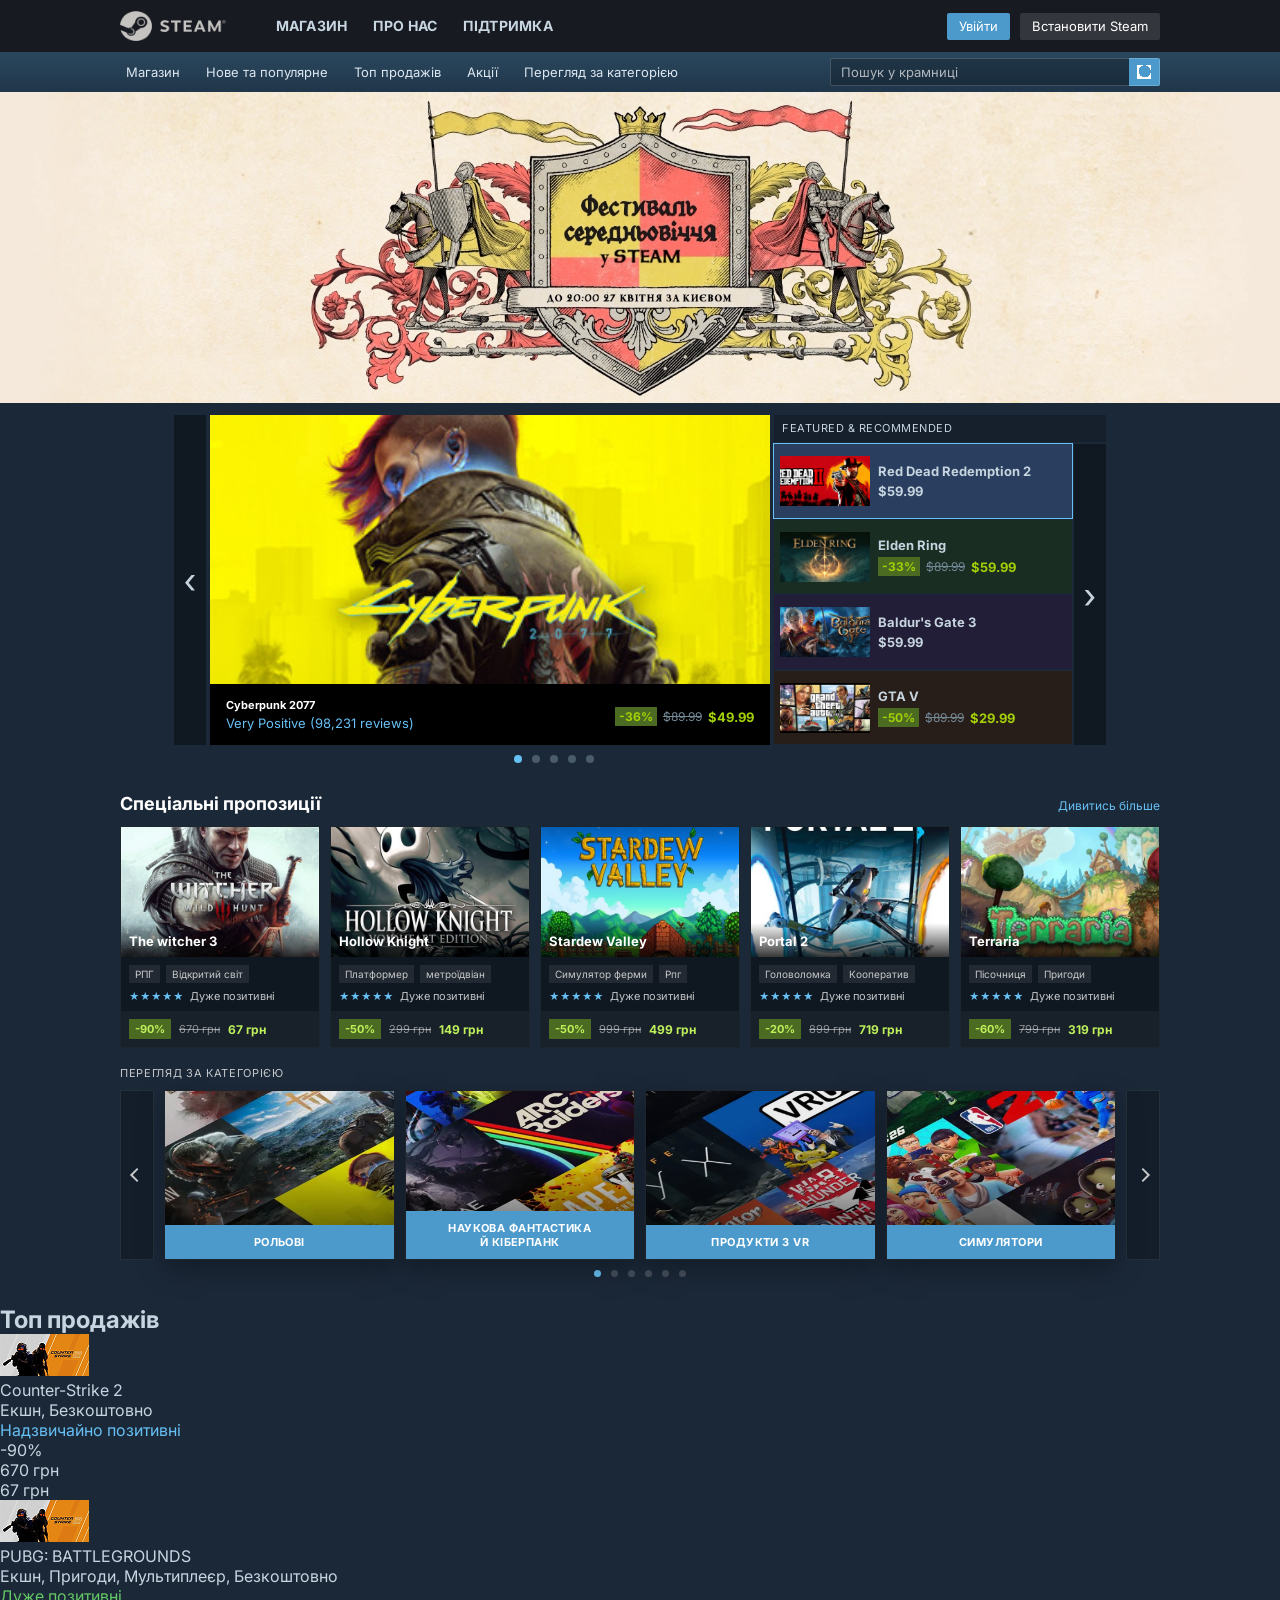
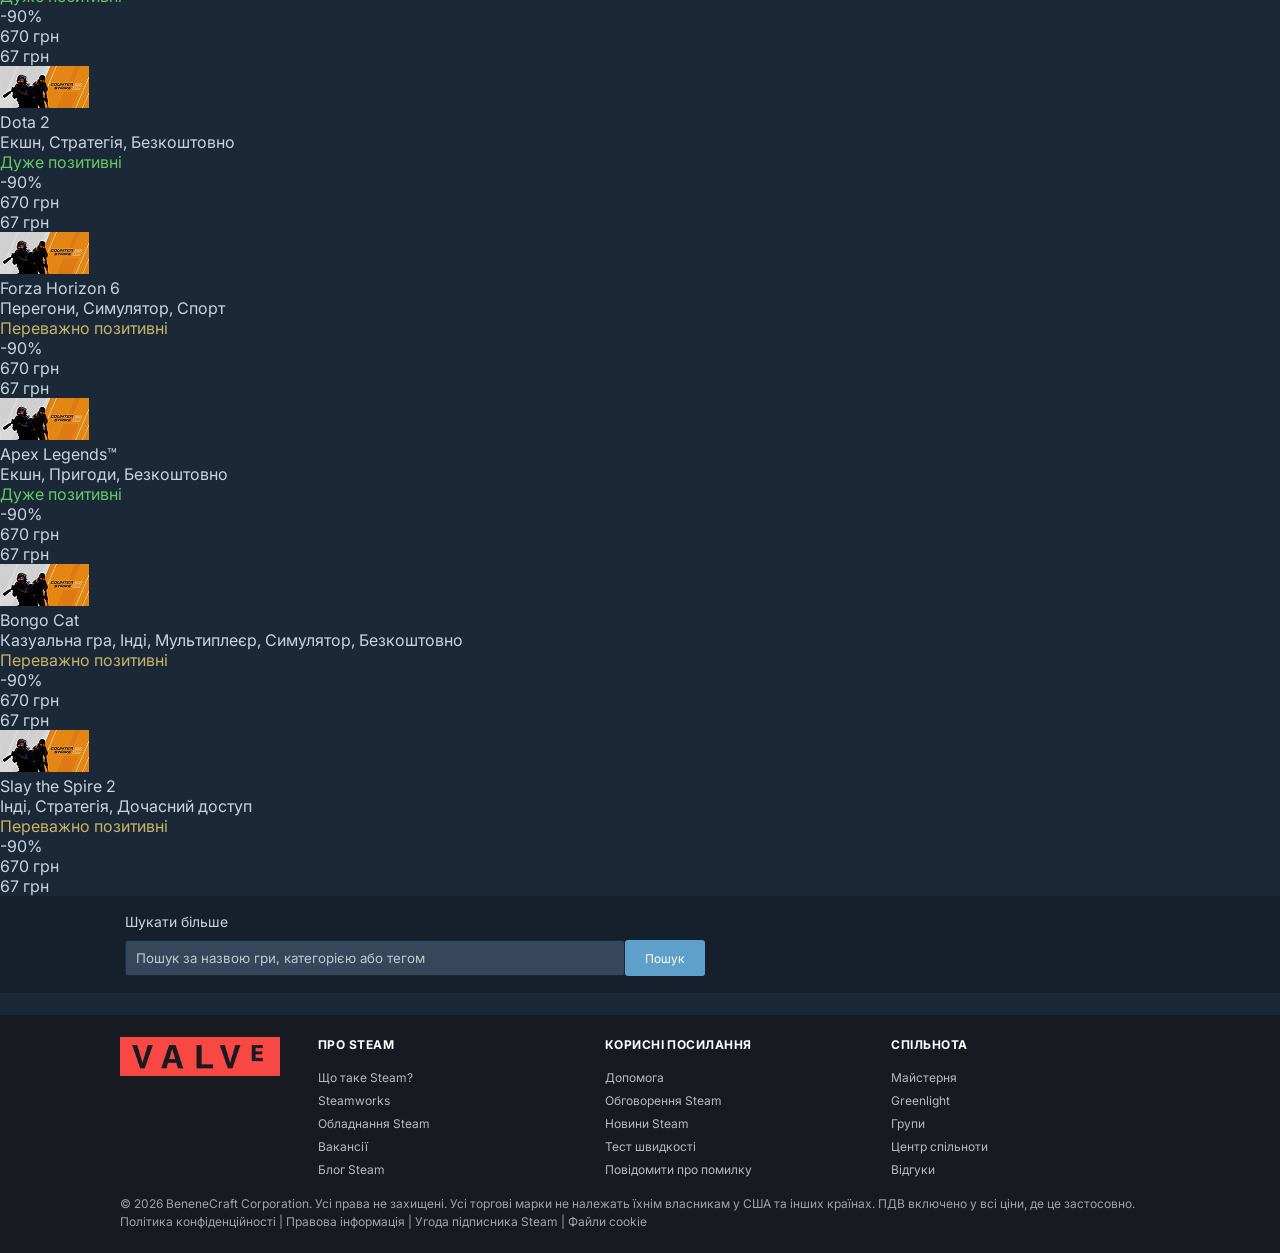
==== index.html @ 44d5b649 "downgrading" ====
<!DOCTYPE html>
<html lang="uk">

<head>
  <meta charset="UTF-8">
  <meta name="viewport" content="width=device-width, initial-scale=1.0">
  <link rel="stylesheet" href="css/style.css">
  <title>Steam - Головна</title>
</head>

<body>

  <header class="steam-header">
    <div class="steam-topbar">
      <div class="container steam-topbar__inner">
        <a class="steam-logo" href="index.html">
          <img src="img/logo_steam 1.png" alt="Steam" class="steam-logo__img">
        </a>

        <nav class="steam-mainnav" aria-label="Primary">
          <a class="steam-mainnav__link" href="#">МАГАЗИН</a>
          <a class="steam-mainnav__link" href="about.html">ПРО НАС</a>
          <a class="steam-mainnav__link" href="#">ПІДТРИМКА</a>
        </nav>

        <div class="steam-actions">
          <div class="steam-login">
            <input class="steam-login__toggle" type="checkbox" id="steam-login-toggle" aria-hidden="true">
            <label class="btn btn--primary" for="steam-login-toggle">Увійти</label>
            <div class="steam-login__panel" role="dialog" aria-label="Login">
              <div class="steam-login__title">ВІТАЄМО В STEAM!</div>

              <form class="steam-login__form" action="#" method="post">
                <label class="steam-login__field">
                  <span class="steam-login__label">Ел. Пошта</span>
                  <input class="steam-login__input" type="email" name="email" autocomplete="email">
                </label>

                <label class="steam-login__field">
                  <span class="steam-login__label">Пароль</span>
                  <input class="steam-login__input" type="password" name="password" autocomplete="current-password">
                </label>

                <label class="steam-login__field">
                  <span class="steam-login__label">Повт. Пароль</span>
                  <input class="steam-login__input" type="password" name="password_repeat" autocomplete="current-password">
                </label>

                <div class="steam-login__actions">
                  <button class="steam-login__btn steam-login__btn--submit" type="submit">УВІЙТИ</button>
                  <label class="steam-login__btn steam-login__btn--cancel" for="steam-login-toggle">ВІДМІНА</label>
                </div>

                <a class="steam-login__forgot" href="#">ЗАБУВ ПАРОЛЬ</a>

                <div class="steam-login__social" aria-label="Social login">
                  <a class="steam-login__soc" href="#" aria-label="Apple"></a>
                  <a class="steam-login__soc" href="#" aria-label="Windows">⊞</a>
                  <a class="steam-login__soc" href="#" aria-label="Facebook">f</a>
                  <a class="steam-login__soc" href="#" aria-label="Google">G</a>
                </div>
              </form>
            </div>
          </div>
          <button class="btn btn--ghost" type="button">Встановити Steam</button>
        </div>
      </div>
    </div>

    <div class="steam-subbar">
      <div class="container steam-subbar__inner">
        <nav class="steam-subnav" aria-label="Store">
          <a class="steam-subnav__link" href="#">Магазин</a>
          <a class="steam-subnav__link" href="#">Нове та популярне</a>
          <a class="steam-subnav__link" href="#">Топ продажів</a>
          <a class="steam-subnav__link" href="#">Акції</a>
          <a class="steam-subnav__link" href="#">Перегляд за категорією</a>
        </nav>

        <form class="steam-search" action="#" method="get" role="search">
          <input class="steam-search__input" type="search" name="q" placeholder="Пошук у крамниці" aria-label="Search">
          <button class="steam-search__btn" type="submit" aria-label="Search"></button>
          <div class="steam-search__popup" role="listbox" aria-label="Popular search queries">
            <div class="steam-search__popup-title">Популярні пошукові запити</div>

            <a class="steam-search-item" href="#" role="option">
              <div class="steam-search-item__thumb" aria-hidden="true">
                <img class="steam-search-item__img" src="img/capsule_616x353 2.png" alt="">
              </div>
              <div class="steam-search-item__name">GTA V</div>
              <div class="steam-search-item__meta">
                <span class="steam-search-item__discount">-90%</span>
                <span class="steam-search-item__old">670 грн</span>
                <span class="steam-search-item__price">67 грн</span>
              </div>
            </a>

            <a class="steam-search-item" href="#" role="option">
              <div class="steam-search-item__thumb" aria-hidden="true">
                <img class="steam-search-item__img" src="img/image 4.png" alt="">
              </div>
              <div class="steam-search-item__name">Geometry Dash</div>
              <div class="steam-search-item__meta">
                <span class="steam-search-item__discount">-90%</span>
                <span class="steam-search-item__old">670 грн</span>
                <span class="steam-search-item__price">67 грн</span>
              </div>
            </a>

            <a class="steam-search-item" href="#" role="option">
              <div class="steam-search-item__thumb" aria-hidden="true">
                <img class="steam-search-item__img" src="img/image 5.png" alt="">
              </div>
              <div class="steam-search-item__name">Minecraft Bugrock</div>
              <div class="steam-search-item__meta">
                <span class="steam-search-item__discount">-90%</span>
                <span class="steam-search-item__old">670 грн</span>
                <span class="steam-search-item__price">67 грн</span>
              </div>
            </a>

            <a class="steam-search-item" href="#" role="option">
              <div class="steam-search-item__thumb" aria-hidden="true">
                <img class="steam-search-item__img" src="img/cs2 2.png" alt="">
              </div>
              <div class="steam-search-item__name">Counter-Strike 2</div>
              <div class="steam-search-item__meta">
                <span class="steam-search-item__discount">-90%</span>
                <span class="steam-search-item__old">670 грн</span>
                <span class="steam-search-item__price">67 грн</span>
              </div>
            </a>
          </div>
        </form>
      </div>
    </div>
  </header>
  <div class="banner">
    <img src="img/banner_Steam.png" alt="Banner">
  </div>

  <div class="slider">
    <div class="main-row">

      <button class="nav-btn nav-prev" aria-label="Previous">&#8249;</button>

      <div class="hero">
        <img src="img/cyber.jpg" alt="Cyberpunk 2077" id="hero-img">
        <div class="hero-info">
          <div class="hero-left">
            <div class="hero-title" id="hero-title">Cyberpunk 2077</div>
            <div class="hero-rating" id="hero-rating">Very Positive &nbsp;(98,231 reviews)</div>
          </div>
          <div class="price-wrap">
            <span class="discount" id="hero-discount">-36%</span>
            <span class="price-old" id="hero-price-old">$89.99</span>
            <span class="price" id="hero-price">$49.99</span>
          </div>
        </div>
      </div>

      <div class="sidebar">
        <div class="sidebar-title">FEATURED &amp; RECOMMENDED</div>
        <div class="games">
          <div class="game-row" data-index="1">
            <img src="img/rdr2.jpg" alt="RDR2">
            <div class="game-info">
              <div class="game-name">Red Dead Redemption 2</div>
              <div class="price-wrap"><span class="price no-disc">$59.99</span></div>
            </div>
          </div>
          <div class="game-row" data-index="2">
            <img src="img/elden.jpg" alt="Elden Ring">
            <div class="game-info">
              <div class="game-name">Elden Ring</div>
              <div class="price-wrap">
                <span class="discount">-33%</span>
                <span class="price-old">$89.99</span>
                <span class="price">$59.99</span>
              </div>
            </div>
          </div>
          <div class="game-row" data-index="3">
            <img src="img/baldur.jpg" alt="Baldur's Gate 3">
            <div class="game-info">
              <div class="game-name">Baldur's Gate 3</div>
              <div class="price-wrap"><span class="price no-disc">$59.99</span></div>
            </div>
          </div>
          <div class="game-row" data-index="4">
            <img src="img/gtav.jpg" alt="GTA V">
            <div class="game-info">
              <div class="game-name">GTA V</div>
              <div class="price-wrap">
                <span class="discount">-50%</span>
                <span class="price-old">$89.99</span>
                <span class="price">$29.99</span>
              </div>
            </div>
          </div>
        </div>

      <button class="nav-btn nav-next" aria-label="Next">&#8250;</button>

  </div>


    </div>

    <!-- <div class="dots">
      <div class="dot active"></div>
      <div class="dot"></div>
      <div class="dot"></div>
      <div class="dot"></div>
      <div class="dot"></div>
    </div> -->
      <div class="dots">
    <div class="dot active" data-index="0"></div>
    <div class="dot" data-index="1"></div>
    <div class="dot" data-index="2"></div>
    <div class="dot" data-index="3"></div>
    <div class="dot" data-index="4"></div>
      </div>
  </div>

  <section class="store-specials">
    <div class="container store-specials__inner">
      <div class="store-specials__top">
        <h2 class="store-specials__title">Спеціальні пропозиції</h2>
        <a class="store-specials__more" href="#">Дивитись більше</a>
      </div>

      <div class="store-specials__grid">
        <a class="special-card" href="#">
          <div class="special-card__img">
            <img src="img/witcher.jpg" alt="The_witcher">
            <div class="special-card__overlay">
              <div class="special-card__name">The witcher 3</div>
            </div>
          </div>
          <div class="special-card__tags">
            <span class="special-card__tag">РПГ</span>
            <span class="special-card__tag">Відкритий світ</span>
          </div>
          <div class="special-card__rating">
            <span class="special-card__stars" aria-hidden="true">★★★★★</span>
            <span class="special-card__rating-text">Дуже позитивні</span>
          </div>
          <div class="special-card__bottom">
            <span class="special-card__discount">-90%</span>
            <span class="special-card__old">670 грн</span>
            <span class="special-card__price">67 грн</span>
          </div>
        </a>

        <a class="special-card" href="#">
          <div class="special-card__img">
            <img src="img/hollow_knight.jpg" alt="Hollow Knight">
            <div class="special-card__overlay">
              <div class="special-card__name">Hollow Knight</div>
            </div>
          </div>
          <div class="special-card__tags">
            <span class="special-card__tag">Платформер</span>
            <span class="special-card__tag">метроїдвіан</span>
          </div>
          <div class="special-card__rating">
            <span class="special-card__stars" aria-hidden="true">★★★★★</span>
            <span class="special-card__rating-text">Дуже позитивні</span>
          </div>
          <div class="special-card__bottom">
            <span class="special-card__discount">-50%</span>
            <span class="special-card__old">299 грн</span>
            <span class="special-card__price">149 грн</span>
          </div>
        </a>

        <a class="special-card" href="#">
          <div class="special-card__img">
            <img src="img/stardew_valley.jpg" alt="Stardew Valley">
            <div class="special-card__overlay">
              <div class="special-card__name">Stardew Valley</div>
            </div>
          </div>
          <div class="special-card__tags">
            <span class="special-card__tag">Симулятор ферми</span>
            <span class="special-card__tag">Рпг</span>
          </div>
          <div class="special-card__rating">
            <span class="special-card__stars" aria-hidden="true">★★★★★</span>
            <span class="special-card__rating-text">Дуже позитивні</span>
          </div>
          <div class="special-card__bottom">
            <span class="special-card__discount">-50%</span>
            <span class="special-card__old">999 грн</span>
            <span class="special-card__price">499 грн</span>
          </div>
        </a>

        <a class="special-card" href="#">
          <div class="special-card__img">
            <img src="img/portal2.jpg" alt="Portal 2">
            <div class="special-card__overlay">
              <div class="special-card__name">Portal 2</div>
            </div>
          </div>
          <div class="special-card__tags">
            <span class="special-card__tag">Головоломка</span>
            <span class="special-card__tag">Кооператив</span>
          </div>
          <div class="special-card__rating">
            <span class="special-card__stars" aria-hidden="true">★★★★★</span>
            <span class="special-card__rating-text">Дуже позитивні</span>
          </div>
          <div class="special-card__bottom">
            <span class="special-card__discount">-20%</span>
            <span class="special-card__old">899 грн</span>
            <span class="special-card__price">719 грн</span>
          </div>
        </a>

        <a class="special-card" href="#">
          <div class="special-card__img">
            <img src="img/terrria.jpg" alt="Terraria">
            <div class="special-card__overlay">
              <div class="special-card__name">Terraria</div>
            </div>
          </div>
          <div class="special-card__tags">
            <span class="special-card__tag">Пісочниця</span>
            <span class="special-card__tag">Пригоди</span>
          </div>
          <div class="special-card__rating">
            <span class="special-card__stars" aria-hidden="true">★★★★★</span>
            <span class="special-card__rating-text">Дуже позитивні</span>
          </div>
          <div class="special-card__bottom">
            <span class="special-card__discount">-60%</span>
            <span class="special-card__old">799 грн</span>
            <span class="special-card__price">319 грн</span>
          </div>
        </a>
      </div>

      <div class="store-cats">
        <div class="store-cats__title">ПЕРЕГЛЯД ЗА КАТЕГОРІЄЮ</div>
        <div class="store-cats__wrap">
          <button class="store-cats__nav store-cats__nav--prev" type="button" aria-label="Previous"></button>
          <div class="store-cats__list" role="list">
            <a class="cat-tile cat-tile--rpg" href="#" role="listitem">
              <span class="cat-tile__label">РОЛЬОВІ</span>
            </a>
            <a class="cat-tile cat-tile--scifi" href="#" role="listitem">
              <span class="cat-tile__label">НАУКОВА ФАНТАСТИКА<br>Й КІБЕРПАНК</span>
            </a>
            <a class="cat-tile cat-tile--vr" href="#" role="listitem">
              <span class="cat-tile__label">ПРОДУКТИ З VR</span>
            </a>
            <a class="cat-tile cat-tile--sim" href="#" role="listitem">
              <span class="cat-tile__label">СИМУЛЯТОРИ</span>
            </a>
          </div>
          <button class="store-cats__nav store-cats__nav--next" type="button" aria-label="Next"></button>
        </div>

        <div class="store-cats__dots" aria-label="Category pages">
          <span class="store-cats__dot active"></span>
          <span class="store-cats__dot"></span>
          <span class="store-cats__dot"></span>
          <span class="store-cats__dot"></span>
          <span class="store-cats__dot"></span>
          <span class="store-cats__dot"></span>
        </div>
      </div>

    </div>
  </section>
  <section class="best-sell">
    <h2>Топ продажів</h2>
    <div class="games_rows">
      <div class="games_row">
        <img src="img/cs2 2.png" alt="game img" class="games_row-img">
        <div class="games_texts">
          <p class="games_row-title">Counter-Strike 2</p>
          <p class="games_types">Екшн, Шутер від першої особи, Мультиплеєр</p>
          <p class="games_reviews r-blue">Надзвичайно позитивні</p>
        </div>
        <div class="games_price">
          <div class="games_discount">
            <p>-90%</p>
          </div>
          <p class="games_old-price">670 грн</p>
          <p class="games_new-price">67 грн</p>
        </div>
      </div>
      <div class="games_row">
        <img src="img/cs2 2.png" alt="game img" class="games_row-img">
        <div class="games_texts">
          <p class="games_row-title">Counter-Strike 2</p>
          <p class="games_types">Екшн, Шутер від першої особи, Мультиплеєр</p>
          <p class="games_reviews r-blue">Надзвичайно позитивні</p>
        </div>
        <div class="games_price">
          <div class="games_discount">
            <p>-90%</p>
          </div>
          <p class="games_old-price">670 грн</p>
          <p class="games_new-price">67 грн</p>
        </div>
      </div>
      <div class="games_row">
        <img src="img/cs2 2.png" alt="game img" class="games_row-img">
        <div class="games_texts">
          <p class="games_row-title">Counter-Strike 2</p>
          <p class="games_types">Екшн, Шутер від першої особи, Мультиплеєр</p>
          <p class="games_reviews r-blue">Надзвичайно позитивні</p>
        </div>
        <div class="games_price">
          <div class="games_discount">
            <p>-90%</p>
          </div>
          <p class="games_old-price">670 грн</p>
          <p class="games_new-price">67 грн</p>
        </div>
      </div>
      <div class="games_row">
        <img src="img/cs2 2.png" alt="game img" class="games_row-img">
        <div class="games_texts">
          <p class="games_row-title">Counter-Strike 2</p>
          <p class="games_types">Екшн, Шутер від першої особи, Мультиплеєр</p>
          <p class="games_reviews r-blue">Надзвичайно позитивні</p>
        </div>
        <div class="games_price">
          <div class="games_discount">
            <p>-90%</p>
          </div>
          <p class="games_old-price">670 грн</p>
          <p class="games_new-price">67 грн</p>
        </div>
      </div>
      <div class="games_row">
        <img src="img/cs2 2.png" alt="game img" class="games_row-img">
        <div class="games_texts">
          <p class="games_row-title">Counter-Strike 2</p>
          <p class="games_types">Екшн, Шутер від першої особи, Мультиплеєр</p>
          <p class="games_reviews r-blue">Надзвичайно позитивні</p>
        </div>
        <div class="games_price">
          <div class="games_discount">
            <p>-90%</p>
          </div>
          <p class="games_old-price">670 грн</p>
          <p class="games_new-price">67 грн</p>
        </div>
      </div>
      <div class="games_row">
        <img src="img/cs2 2.png" alt="game img" class="games_row-img">
        <div class="games_texts">
          <p class="games_row-title">Counter-Strike 2</p>
          <p class="games_types">Екшн, Шутер від першої особи, Мультиплеєр</p>
          <p class="games_reviews r-blue">Надзвичайно позитивні</p>
        </div>
        <div class="games_price">
          <div class="games_discount">
            <p>-90%</p>
          </div>
          <p class="games_old-price">670 грн</p>
          <p class="games_new-price">67 грн</p>
        </div>
      </div>
      <div class="games_row">
        <img src="img/cs2 2.png" alt="game img" class="games_row-img">
        <div class="games_texts">
          <p class="games_row-title">Counter-Strike 2</p>
          <p class="games_types">Екшн, Шутер від першої особи, Мультиплеєр</p>
          <p class="games_reviews r-blue">Надзвичайно позитивні</p>
        </div>
        <div class="games_price">
          <div class="games_discount">
            <p>-90%</p>
          </div>
          <p class="games_old-price">670 грн</p>
          <p class="games_new-price">67 грн</p>
        </div>
      </div>
    </div>
  </section>

  <div class="search-more">
    <div class="search-more-block">
      <div class="block-with-search-and-button-and-title">
        <p class="search-title">Шукати більше</p>
        <div class="block-with-search-and-button">
          <input type="text" class="search-space" placeholder="Пошук за назвою гри, категорією або тегом">
          <div class="search-for-more-button">
            <p class="button-title">Пошук</p>
          </div>
        </div>
      </div>
    </div>
  </div>

  <footer class="steam-footer">
    <div class="block-with-logo-and-three-cards">
      <div class="logo">
        <img src="img/steambiglogo.png" alt="">
      </div>
      <div class="card-with-info">
        <h4 class="h4-footer-title">ПРО STEAM</h4>
        <a href="" class="links">Що таке Steam?</a>
        <a href="" class="links">Steamworks</a>
        <a href="" class="links">Обладнання Steam</a>
        <a href="" class="links">Вакансії</a>
        <a href="" class="links">Блог Steam</a>
      </div>
      <div class="card-with-info">
        <h4 class="h4-footer-title">КОРИСНІ ПОСИЛАННЯ</h4>
        <a href="" class="links">Допомога</a>
        <a href="" class="links">Обговорення Steam</a>
        <a href="" class="links">Новини Steam</a>
        <a href="" class="links">Тест швидкості</a>
        <a href="" class="links">Повідомити про помилку</a>
      </div>
      <div class="card-with-info">
        <h4 class="h4-footer-title">СПІЛЬНОТА</h4>
        <a href="" class="links">Майстерня</a>
        <a href="" class="links">Greenlight</a>
        <a href="" class="links">Групи</a>
        <a href="" class="links">Центр спільноти</a>
        <a href="" class="links">Відгуки</a>
      </div>
    </div>
    </div>
  </div>
  <p class="bottom-text-footer">© 2026 BeneneCraft Corporation. Усі права не захищені. Усі торгові марки не належать їхнім власникам у США та інших країнах.
ПДВ включено у всі ціни, де це застосовно.  Політика конфіденційності  |  Правова інформація  |  Угода підписника Steam  |  Файли cookie</p>
</footer>

<script src="js/script.js"></script>
 <!-- ffff -->
  </footer>
</body>
</html>
---- css/style.css ----
@import url('https://fonts.googleapis.com/css2?family=Inter:ital,opsz,wght@0,14..32,100..900;1,14..32,100..900&display=swap');

*{
    box-sizing: border-box;
}

html, body{
    height: 100%;
}

body{
    margin: 0;
    font-family: Arial, Helvetica, sans-serif;
    background: #1B2838;
    color: #C7D5E0;
}

.container{
    width: min(1040px, calc(100% - 32px));
    margin: 0 auto;
}

.steam-header{
    width: 100%;
}

.steam-topbar{
    background: #171A21;
    height: 52px;
    display: flex;
    align-items: center;
}

.steam-topbar__inner{
    display: flex;
    align-items: center;
    gap: 24px;
}

.steam-logo{
    display: inline-flex;
    align-items: center;
    text-decoration: none;
}

.steam-logo__img{
    height: 30px;
    width: auto;
    display: block;
}

.steam-mainnav{
    display: flex;
    align-items: center;
    gap: 18px;
}

.steam-mainnav__link{
    color: #C7D5E0;
    text-decoration: none;
    font-weight: 700;
    letter-spacing: .02em;
    font-size: 14px;
    line-height: 1;
    text-transform: uppercase;
    padding: 6px 4px;
}

.steam-mainnav__link:hover{
    color: #FFFFFF;
}

.steam-actions{
    margin-left: auto;
    display: flex;
    align-items: center;
    gap: 10px;
}

 .steam-login{
     position: relative;
     display: inline-flex;
     align-items: center;
 }

 .steam-login__toggle{
     position: absolute;
     opacity: 0;
     pointer-events: none;
 }

 .steam-login__panel{
     position: absolute;
     top: calc(100% + 10px);
     right: 0;
     width: 340px;
     background: #1B2838;
     border: 1px solid rgba(255,255,255,.10);
     box-shadow: 0 18px 46px rgba(0,0,0,.45);
     padding: 18px 18px 16px;
     display: none;
     z-index: 60;
 }

 .steam-login__toggle:checked ~ .steam-login__panel{
     display: block;
 }

 .steam-login__title{
     text-align: center;
     font-weight: 700;
     letter-spacing: .04em;
     color: #C7D5E0;
     margin-bottom: 14px;
 }

 .steam-login__form{
     display: flex;
     flex-direction: column;
     gap: 10px;
 }

 .steam-login__field{
     display: grid;
     grid-template-columns: 92px 1fr;
     align-items: center;
     gap: 10px;
 }

 .steam-login__label{
     color: rgba(199,213,224,.9);
     font-size: 14px;
 }

 .steam-login__input{
     height: 34px;
     border-radius: 3px;
     border: 1px solid rgba(0,0,0,.35);
     background: #D7DEE6;
     color: #0F1720;
     padding: 0 10px;
     outline: none;
 }

 .steam-login__actions{
     display: grid;
     grid-template-columns: 1fr 1fr;
     gap: 14px;
     margin-top: 6px;
 }

 .steam-login__btn{
     height: 32px;
     border-radius: 2px;
     border: 0;
     cursor: pointer;
     display: inline-flex;
     align-items: center;
     justify-content: center;
     font-weight: 700;
     font-size: 12px;
     letter-spacing: .03em;
     user-select: none;
 }

 .steam-login__btn--submit{
     background: #2A475E;
     color: #FFFFFF;
 }

 .steam-login__btn--cancel{
     background: #2A475E;
     color: #FFFFFF;
 }

 .steam-login__btn--submit:hover,
 .steam-login__btn--cancel:hover{
     background: #355A76;
 }

 .steam-login__forgot{
     display: block;
     margin-top: 2px;
     text-decoration: none;
     text-align: center;
     background: #2A475E;
     color: #C7D5E0;
     padding: 9px 10px;
     border-radius: 2px;
     font-weight: 700;
     font-size: 12px;
 }

 .steam-login__forgot:hover{
     background: #355A76;
     color: #FFFFFF;
 }

 .steam-login__social{
     display: flex;
     justify-content: center;
     gap: 10px;
     margin-top: 12px;
 }

 .steam-login__soc{
     width: 34px;
     height: 34px;
     border-radius: 50%;
     background: #D7DEE6;
     color: #0F1720;
     text-decoration: none;
     display: inline-flex;
     align-items: center;
     justify-content: center;
     font-weight: 700;
 }

 .steam-login__soc:hover{
     background: #FFFFFF;
 }

.btn{
    border: 0;
    cursor: pointer;
    border-radius: 2px;
    padding: 7px 12px;
    font-size: 13px;
    line-height: 1;
    text-decoration: none;
    display: inline-flex;
    align-items: center;
    justify-content: center;
    user-select: none;
    white-space: nowrap;
}

.btn--primary{
    background: #4C9ACC;
    color: #FFFFFF;
}

.btn--primary:hover{
    background: #67B0DD;
}

.btn--ghost{
    background: rgba(255,255,255,.12);
    color: #FFFFFF;
}

.btn--ghost:hover{
    background: rgba(255,255,255,.18);
}

.steam-subbar{
    background: linear-gradient(180deg, #2A475E 0%, #20364A 100%);
    height: 40px;
    display: flex;
    align-items: center;
}

.steam-subbar__inner{
    display: flex;
    align-items: center;
    gap: 16px;
}

.steam-subnav{
    display: flex;
    align-items: center;
    gap: 14px;
    min-width: 0;
    overflow: hidden;
}

.steam-subnav__link{
    color: #DCE7F1;
    text-decoration: none;
    font-size: 13px;
    padding: 5px 6px;
    border-radius: 2px;
    white-space: nowrap;
}

.steam-subnav__link:hover{
    background: rgba(255,255,255,.08);
}

.steam-search{
    margin-left: auto;
    display: flex;
    align-items: stretch;
    height: 28px;
    width: min(330px, 45vw);
    position: relative;
}

.steam-search__input{
    width: 100%;
    padding: 0 10px;
    border: 1px solid rgba(255,255,255,.18);
    border-right: 0;
    background: rgba(0,0,0,.22);
    color: #FFFFFF;
    outline: none;
    border-top-left-radius: 2px;
    border-bottom-left-radius: 2px;
    font-size: 13px;
}

.steam-search__input::placeholder{
    color: rgba(255,255,255,.65);
}

.steam-search__btn{
    width: 34px;
    border: 1px solid rgba(255,255,255,.18);
    border-left: 0;
    background: #4C9ACC;
    cursor: pointer;
    border-top-right-radius: 2px;
    border-bottom-right-radius: 2px;
}

.steam-search__btn:hover{
    background: #67B0DD;
}

.steam-search__btn::before{
    content: "";
    display: block;
    width: 14px;
    height: 14px;
    margin: 0 auto;
    background: currentColor;
    -webkit-mask: radial-gradient(circle at 55% 45%, transparent 6px, #000 6px) 0 0/100% 100% no-repeat;
    mask: radial-gradient(circle at 55% 45%, transparent 6px, #000 6px) 0 0/100% 100% no-repeat;
    color: #FFFFFF;
}

.steam-search__popup{
    position: absolute;
    top: calc(100% + 8px);
    left: 0;
    right: 0;
    background: #C7D5E0;
    color: #0F1720;
    border: 1px solid rgba(0,0,0,.18);
    box-shadow: 0 10px 28px rgba(0,0,0,.35);
    padding: 10px;
    display: none;
    z-index: 50;
}

.steam-search:focus-within .steam-search__popup{
    display: block;
}

.steam-search__popup-title{
    font-size: 14px;
    color: rgba(0,0,0,.75);
    padding: 2px 4px 10px;
}

.steam-search-item{
    display: grid;
    grid-template-columns: 92px minmax(0, 1fr) auto;
    grid-template-rows: auto auto;
    gap: 12px;
    align-items: start;
    padding: 10px;
    margin: 8px 0;
    background: #2A475E;
    text-decoration: none;
    color: #FFFFFF;
}

.steam-search-item:hover{
    background: #355A76;
}

.steam-search-item__thumb{
    height: 44px;
    width: 92px;
    background: linear-gradient(90deg, rgba(255,255,255,.18) 0%, rgba(255,255,255,.08) 40%, rgba(255,255,255,.12) 100%);
    overflow: hidden;
    grid-row: 1 / span 2;
}

.steam-search-item__img{
    width: 100%;
    height: 100%;
    object-fit: cover;
    display: block;
}

.steam-search-item__name{
    font-weight: 700;
    font-size: 14px;
    min-width: 0;
    overflow: hidden;
    text-overflow: ellipsis;
    white-space: nowrap;
    grid-column: 2 / 4;
    grid-row: 1;
}

.steam-search-item__meta{
    display: inline-flex;
    align-items: center;
    gap: 10px;
    font-size: 13px;
    grid-column: 2 / 4;
    grid-row: 2;
    align-self: end;
}

.steam-search-item__discount{
    background: #4C6B22;
    color: #BEF05B;
    padding: 3px 7px;
    font-weight: 700;
}

.steam-search-item__old{
    color: rgba(255,255,255,.6);
    text-decoration: line-through;
}

.steam-search-item__price{
    font-weight: 700;
}




*{
    box-sizing:border-box;
    margin:0;
    padding:0;
    font-family:'Inter',sans-serif;
}

.slider{
    display:flex;
    flex-direction:column;
    gap:4px;
    background:#1b2838;
    padding:12px;
    width: 100%;
}
.main-row{
    display:flex;
    align-items: stretch;
    gap:4px;
    justify-content: center;
}

/* NAV BUTTONS */
.nav-btn {
    background: rgba(0,0,0,0.4);
    border: none;
    color: #c6d4df;
    font-size: 36px;
    line-height: 1;
    width: 32px;
    cursor: pointer;
    flex-shrink: 0;
    display: flex;
    align-items: center;
    justify-content: center;
    transition: background 0.2s, color 0.2s;
    user-select: none;
    padding: 0;
}
.nav-btn:hover {
    background: rgba(102,192,244,0.18);
    color: #66c0f4;
}

.hero{
    position:relative;
    flex:0 0 560px;
}
.hero img{
    width:100%;
    height:330px;
    object-fit:cover;
    display:block;
    transition: opacity 0.15s ease;
}
.hero-info{
    position:absolute;
    bottom:0;
    left:0;
    right:0;
    padding:14px 16px;
    background:#000;
    display: flex;
    align-items: center;
    justify-content: space-between;
    gap: 12px;
}
.hero-left {
    flex: 1;
    min-width: 0;
}
.hero-title{
    color:#fff;
    font-size:11px;
    font-weight:700;
}
.hero-rating{
    color:#66c0f4;
    font-size:13px;
    margin-top:3px;
}
.hero-price-wrap {
    display: flex;
    align-items: center;
    gap: 6px;
    flex-shrink: 0;
}
.dots{
    display:flex;
    gap:10px;
    margin-left: 40%;
    padding:6px 0 0;
}
.dot{
    width:8px;
    height:8px;
    border-radius:50%;
    background:#4a5c6a;
    cursor:pointer;
    transition: background 0.2s;
}
.dot.active{
    background:#66C0F4;
}
.sidebar{
    max-width: 332px;
    flex:1;
    display:flex;
    flex-wrap: wrap;
    flex-direction:row;
    gap:2px;
}
.sidebar-title{
    width: 100%;
    color:#c6d4df;
    font-size:11px;
    padding:6px 8px;
    background:#16202d;
    letter-spacing:.5px;
    flex-shrink:0;
}
.games{
    height: 300px;
    display:flex;
    flex-direction:column;
    flex:1;
    gap:2px;
}
.game-row{
    display:flex;
    align-items:center;
    gap:8px;
    padding:4px 6px;
    cursor:pointer;
    background:#16202d;
    flex:1;
    transition: background 0.2s;
}

/* colors */
.game-row:nth-child(1){ background: #1E3246; }
.game-row:nth-child(2){ background: #192D23; }
.game-row:nth-child(3){ background: #231E37; }
.game-row:nth-child(4){ background: #281E19; }
.game-row:nth-child(5){ background: #1b2838; }

.game-row:hover{ background:#2a475e; }
.game-row.active{ background:#2a3f5f; outline: 1px solid #66c0f4; }
    .game-row:nth-child(2){
        background: #192D23;
    }

    .game-row:nth-child(3){
        background: #231E37;
    }

    .game-row:nth-child(4){
        background: #281E19;
    }

/*  */

.game-row:hover{
    background:#2a475e;
}
.game-row.active{
    background:#2a3f5f;
    outline: 1px solid #66c0f4;
}

.game-row img{
    width:90px;
    height:50px;
    object-fit:cover;
    flex-shrink:0;
}
.game-info{
    flex:1;
}
.game-name{
    color:#c6d4df;
    font-size:13px;
    font-weight:700;
}
.price-wrap{
    display:flex;
    align-items:center;
    gap:6px;
    margin-top:4px;
}
.discount{
    background:#4c6b22;
    color:#a4d007;
    font-size:12px;
    font-weight:700;
    padding:2px 4px;
}
.price-old{
    color:#738895;
    font-size:12px;
    text-decoration:line-through;
}
.price{
    color:#a4d007;
    font-size:13px;
    font-weight:700;
}
.price.no-disc{
    color:#c6d4df;
}
.banner{
    width:100%;
    height:auto;
}
.search-title{
    color: #C7D5E0;
    font-size: 14px;
    margin-bottom: 10px;
}
.banner img{
    width:100%;
    height:auto;
    display:block;}

 .store-specials{
     padding: 18px 0 28px;
 }

 .store-specials__top{
     display: flex;
     align-items: baseline;
     justify-content: space-between;
     margin-bottom: 12px;
 }

 .store-specials__title{
     margin: 0;
     font-size: 18px;
     font-weight: 700;
     color: #FFFFFF;
 }

 .store-specials__more{
     color: #66c0f4;
     text-decoration: none;
     font-size: 12px;
 }

 .store-specials__more:hover{
     text-decoration: underline;
 }

 .store-specials__grid{
     display: grid;
     grid-template-columns: repeat(5, minmax(0, 1fr));
     gap: 10px;
 }

 .special-card{
     display: flex;
     flex-direction: column;
     background: #0f1720;
     text-decoration: none;
     color: #C7D5E0;
     border: 1px solid rgba(255,255,255,.06);
 }

 .special-card:hover{
     border-color: rgba(102,192,244,.55);
 }

 .special-card__img{
     position: relative;
     height: 130px;
     overflow: hidden;
     background: #0b111a;
 }

 .special-card__img img{
     width: 100%;
     height: 100%;
     object-fit: cover;
     display: block;
 }

 .special-card__overlay{
     position: absolute;
     left: 0;
     right: 0;
     bottom: 0;
     padding: 10px 8px 8px;
     background: linear-gradient(180deg, rgba(0,0,0,0) 0%, rgba(0,0,0,.78) 100%);
 }

 .special-card__name{
     font-weight: 700;
     font-size: 13px;
     color: #FFFFFF;
 }

 .special-card__tags{
     display: flex;
     gap: 6px;
     padding: 8px 8px 6px;
     flex-wrap: wrap;
 }

 .special-card__tag{
     background: rgba(255,255,255,.08);
     color: rgba(255,255,255,.75);
     font-size: 10px;
     padding: 3px 6px;
 }

 .special-card__rating{
     display: flex;
     align-items: center;
     gap: 6px;
     padding: 0 8px 8px;
     font-size: 11px;
 }

 .special-card__stars{
     color: #66C0F4;
     font-size: 10px;
     letter-spacing: 1px;
     line-height: 1;
 }

 .special-card__rating-text{
     color: rgba(255,255,255,.75);
 }

 .special-card__bottom{
     margin-top: auto;
     display: flex;
     align-items: center;
     gap: 8px;
     padding: 8px;
     background: rgba(255,255,255,.04);
 }

 .special-card__discount{
     background: #4C6B22;
     color: #BEF05B;
     font-weight: 700;
     font-size: 11px;
     padding: 3px 6px;
 }

 .special-card__old{
     color: rgba(255,255,255,.5);
     text-decoration: line-through;
     font-size: 11px;
 }

 .special-card__price{
     color: #BEF05B;
     font-weight: 700;
     font-size: 12px;
 }

 .store-cats{
     margin-top: 18px;
 }

 .store-cats__title{
     font-size: 11px;
     letter-spacing: .06em;
     color: rgba(255,255,255,.75);
     margin-bottom: 10px;
 }

 .store-cats__wrap{
     display: grid;
     grid-template-columns: 34px minmax(0, 1fr) 34px;
     align-items: center;
     gap: 10px;
 }

 .store-cats__nav{
     height: 170px;
     background: rgba(0,0,0,.25);
     border: 1px solid rgba(255,255,255,.08);
     color: #C7D5E0;
     cursor: pointer;
 }

 .store-cats__nav:hover{
     background: rgba(0,0,0,.35);
 }

 .store-cats__nav--prev::before,
 .store-cats__nav--next::before{
     content: "";
     display: block;
     width: 8px;
     height: 8px;
     margin: 0 auto;
     border-right: 2px solid rgba(255,255,255,.75);
     border-bottom: 2px solid rgba(255,255,255,.75);
 }

 .store-cats__nav--prev::before{
     transform: rotate(135deg);
 }

 .store-cats__nav--next::before{
     transform: rotate(-45deg);
 }

 .store-cats__list{
     display: grid;
     grid-template-columns: repeat(4, minmax(0, 1fr));
     gap: 10px;
 }

 .cat-tile{
     height: 170px;
     display: flex;
     align-items: flex-end;
     text-decoration: none;
     position: relative;
     overflow: hidden;
     border: 1px solid rgba(255,255,255,.08);
     background: #0b111a;
     box-shadow: 0 10px 26px rgba(0,0,0,.28);
 }

 .cat-tile::after{
     content: "";
     position: absolute;
     inset: -18px;
     background-image: var(--cat-bg);
     background-position: center;
     background-size: cover;
     background-repeat: no-repeat;
     transform: skewX(-12deg) scale(1.05);
     opacity: .92;
     transition: transform .18s ease, opacity .18s ease;
 }

 .cat-tile::before{
     content: "";
     position: absolute;
     inset: 0;
     background: linear-gradient(180deg, rgba(0,0,0,0) 35%, rgba(0,0,0,.75) 100%);
     z-index: 1;
 }

 .cat-tile:hover::after{
     transform: skewX(-12deg) scale(1.12);
     opacity: 1;
 }

 .cat-tile:hover{
     border-color: rgba(102,192,244,.55);
 }

 .cat-tile__label{
     position: relative;
     z-index: 2;
     width: 100%;
     text-align: center;
     font-size: 11px;
     font-weight: 700;
     letter-spacing: .04em;
     color: #FFFFFF;
     padding: 10px 8px;
     background: #4C9ACC;
 }

 .cat-tile:hover .cat-tile__label{
     background: #67B0DD;
 }

 .cat-tile--rpg{
     --cat-bg: url("../img/rpg.png");
 }

 .cat-tile--scifi{
     --cat-bg: url("../img/fantastic.png");
 }

 .cat-tile--vr{
     --cat-bg: url("../img/vr.png");
 }

 .cat-tile--sim{
     --cat-bg: url("../img/simulator.png");
 }

 .store-cats__dots{
     display: flex;
     justify-content: center;
     gap: 10px;
     margin-top: 10px;
 }

 .store-cats__dot{
     width: 7px;
     height: 7px;
     border-radius: 50%;
     background: rgba(255,255,255,.18);
 }

 .store-cats__dot.active{
     background: #66C0F4;
 }

 @media (max-width: 1020px){
     .store-specials__grid{
         grid-template-columns: repeat(3, minmax(0, 1fr));
     }

     .store-cats__list{
         grid-template-columns: repeat(2, minmax(0, 1fr));
     }

     .store-cats__nav{
         height: 150px;
     }

     .cat-tile{
         height: 150px;
     }
 }

 @media (max-width: 560px){
     .store-specials__grid{
         grid-template-columns: repeat(2, minmax(0, 1fr));
     }

     .store-cats__wrap{
         grid-template-columns: 28px minmax(0, 1fr) 28px;
     }
 }

 .search-more-block{
     width: 100%;
     height: 97px;
     background: #16202D;
     display: flex;
     align-items: center;
 }

 .search-title{
     color: #C7D5E0;
     font-size: 14px;
 }

 .search-space{
     width: 500px;
     height: 36px;
     border: 1px solid #1b2838;
     border-radius: 3px;
     background: #36475C;
     padding-left: 10px;
     color: #FFFFFF;
     outline: none;
 }

 .search-space::placeholder{
     color: rgba(255,255,255,.7);
 }

 .block-with-search-and-button{
     display: flex;
     align-items: center;
 }

 .block-with-search-and-button-and-title{
     display: flex;
     flex-direction: column;
     margin-left: 125px;
 }

 .search-for-more-button{
     width: 80px;
     height: 36px;
     background: #5EA0C9;
     border-radius: 3px;
     display: flex;
     align-items: center;
     justify-content: center;
 }

 .button-title{
     color: #FFFFFF;
     font-size: 12px;
 }

 .steam-footer{
     margin-top: 22px;
     padding: 22px 0;
     background: #171A21;
     color: #C7D5E0;
 }

 .block-with-logo-and-three-cards{
     width: min(1040px, calc(100% - 32px));
     margin: 0 auto;
     display: grid;
     grid-template-columns: 180px repeat(3, minmax(0, 1fr));
     gap: 18px;
     align-items: start;
 }

 .logo img{
     width: 160px;
     height: auto;
     display: block;
 }

 .h4-footer-title{
     margin: 0 0 10px;
     font-size: 12px;
     color: #FFFFFF;
     letter-spacing: .04em;
 }

 .card-with-info{
     display: flex;
     flex-direction: column;
     gap: 8px;
 }

 .links{
     color: rgba(255,255,255,.7);
     text-decoration: none;
     font-size: 12px;
 }

 .links:hover{
     color: #66C0F4;
 }

 .bottom-text-footer{
     width: min(1040px, calc(100% - 32px));
     margin: 18px auto 0;
     font-size: 12px;
     line-height: 1.5;
     color: rgba(255,255,255,.6);
 }

 @media (max-width: 900px){
     .block-with-logo-and-three-cards{
         grid-template-columns: 1fr;
     }

     .logo img{
         width: 140px;
     }

     .block-with-search-and-button-and-title{
         margin-left: 24px;
         margin-right: 24px;
     }

     .search-space{
         width: min(500px, 70vw);
     }
 }


 .r-blue {
    color: #66C0F4;
 }
 .r-green {
    color: #64C864;
 }
 .r-yellow {
    color: #C8B464;
 }

 /* Circle with games */

 .sb {
    background: #1b2838;
    width: 100%;
    min-height: 600px;
    position: relative;
    overflow: hidden;
    font-family: Arial, sans-serif;
  }

  .inner {
    position: relative;
    width: 960px;
    margin: 0 auto;
    height: 580px;
    z-index: 1;
  }

  .learn {
    text-align: center;
    padding-top: 18px;
    margin-bottom: 4px;
  }

  .learn span {
    color: #8f98a0;
    font-size: 10px;
    letter-spacing: 3px;
    text-transform: uppercase;
    display: block;
    line-height: 1.8;
  }

  .glow-bg {
    position: absolute;
    left: 50%;
    top: 50%;
    transform: translate(-50%, -50%);
    width: 700px;
    height: 500px;
    background: radial-gradient(ellipse at center, rgba(74,110,153,0.28) 0%, transparent 70%);
    pointer-events: none;
    z-index: 0;
  }

  .iw {
    position: absolute;
    border-radius: 4px;
    overflow: visible;
    z-index: 2;
  }

  .iw::before {
    content: '';
    position: absolute;
    left: 50%;
    top: 50%;
    transform: translate(-50%, -50%);
    width: 260px;
    height: 180px;
    background: radial-gradient(ellipse at center, rgba(74,110,153,0.35) 0%, transparent 65%);
    pointer-events: none;
    z-index: -1;
  }

  .iw img {
    width: 100%;
    height: 100%;
    object-fit: cover;
    display: block;
    border-radius: 4px;
    position: relative;
    z-index: 1;
  }

  .iw-portal  { left: 82px;  top: 55px;  width: 172px; height: 97px; }
  .iw-dota    { right: 58px; top: 55px;  width: 172px; height: 97px; }
  .iw-car     { left: 58px;  top: 185px; width: 172px; height: 97px; }
  .iw-gta5    { right: 42px; top: 185px; width: 172px; height: 97px; }
  .iw-cs      { left: 72px;  top: 320px; width: 172px; height: 97px; }
  .iw-gta4    { right: 52px; top: 345px; width: 172px; height: 97px; }
  .iw-nfs     { left: 278px; top: 430px; width: 168px; height: 95px; }
  .iw-rust    { left: 540px; top: 430px; width: 168px; height: 95px; }

  /* Portal 2 — помаранчево-білий */
.iw-portal::after {
  background: conic-gradient(
    from var(--angle, 0deg),
    #1e1935, #4520e8, #ffffff, #301494, #48346d
  );
}

/* Dota 2 — червоно-золотий */
.iw-dota::after {
  background: conic-gradient(
    from var(--angle, 0deg),
    #1b2838, #c41a1a, #d4a017, #c41a1a, #1b2838
  );
}

/* My Summer Car — зелено-жовтий */
.iw-car::after {
  background: conic-gradient(
    from var(--angle, 0deg),
    #1b2838, #3a7d1e, #c8d400, #3a7d1e, #1b2838
  );
}

/* GTA V — синьо-зелений */
.iw-gta5::after {
  background: conic-gradient(
    from var(--angle, 0deg),
    #1b2838, #1a6b8a, #7dffb3, #1a6b8a, #1b2838
  );
}

/* Counter-Strike 2 — жовто-помаранчевий */
.iw-cs::after {
  background: conic-gradient(
    from var(--angle, 0deg),
    #1b2838, #c8a600, #ff6a00, #c8a600, #1b2838
  );
}

/* GTA IV — синьо-фіолетовий */
.iw-gta4::after {
  background: conic-gradient(
    from var(--angle, 0deg),
    #1b2838, #1a3a8a, #8a2be2, #1a3a8a, #1b2838
  );
}

/* NFS Unbound — зелено-неоновий */
.iw-nfs::after {
  background: conic-gradient(
    from var(--angle, 0deg),
    #1b2838, #00ff88, #00cc44, #00ff88, #1b2838
  );
}

/* Rust — іржаво-коричневий */
.iw-rust::after {
  background: conic-gradient(
    from var(--angle, 0deg),
    #1b2838, #8b3a0f, #d4521a, #8b3a0f, #1b2838
  );
}

/* Спільне для всіх */
.iw {
  transition: transform 0.3s ease;
}

.iw:hover {
  transform: scale(1.05);
}

.iw::after {
  content: '';
  position: absolute;
  inset: -2px;
  border-radius: 6px;
  z-index: 0;
  opacity: 0;
  transition: opacity 0.3s ease;
}

.iw:hover::after {
  opacity: 1;
  animation: spin 2s linear infinite;
}

.iw img {
  position: relative;
  z-index: 1;
  border-radius: 4px;
}

@property --angle {
  syntax: '<angle>';
  initial-value: 0deg;
  inherits: false;
}

@keyframes spin {
  to { --angle: 360deg; }
}

  .ct {
    position: absolute;
    left: 50%;
    top: 44%;
    transform: translate(-50%, -50%);
    width: 360px;
    text-align: center;
    z-index: 3;
  }

  .ct h2 {
    color: #fff;
    font-size: 28px;
    font-weight: 700;
    margin-bottom: 14px;
    line-height: 1.25;
  }

  .ct p {
    color: #c6d4df;
    font-size: 15px;
    line-height: 1.65;
    margin-bottom: 16px;
  }

  .ct a {
    color: #66c0f4;
    font-size: 13px;
    text-decoration: none;
    display: inline-flex;
    align-items: center;
    gap: 7px;
  }

  .ct a svg {
    width: 20px;
    height: 12px;
  }
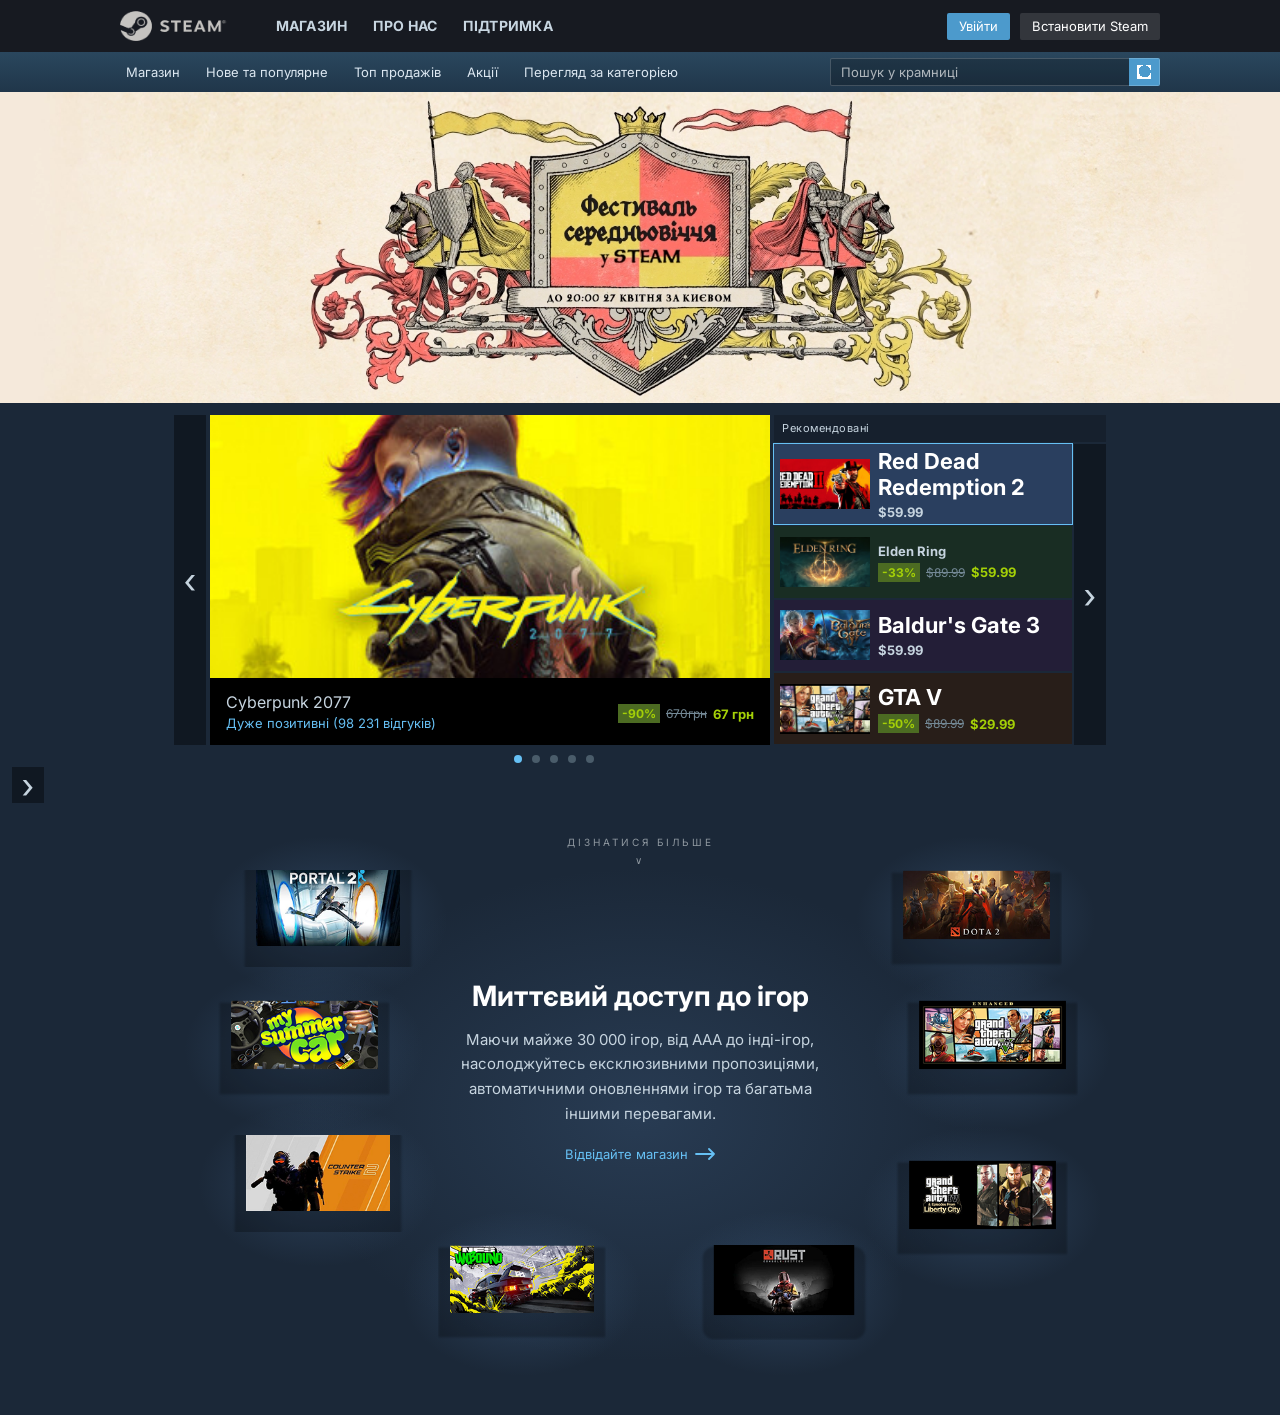
==== commit 0bca8255: "bug fixes" ====
--- a/index.html
+++ b/index.html
@@ -147,25 +147,25 @@
       <div class="hero">
         <img src="img/cyber.jpg" alt="Cyberpunk 2077" id="hero-img">
         <div class="hero-info">
-          <div class="hero-left">
-            <div class="hero-title" id="hero-title">Cyberpunk 2077</div>
-            <div class="hero-rating" id="hero-rating">Very Positive &nbsp;(98,231 reviews)</div>
+          <div class="cont">
+            <div id="hero-title">Cyberpunk 2077</div>
+            <div id="hero-rating" class="hero-rating">Very Positive&nbsp;(98,231 reviews)</div>
           </div>
           <div class="price-wrap">
-            <span class="discount" id="hero-discount">-36%</span>
-            <span class="price-old" id="hero-price-old">$89.99</span>
-            <span class="price" id="hero-price">$49.99</span>
+            <span id="hero-discount" class="discount">-36%</span>
+            <span id="hero-price-old" class="price-old">$89.99</span>
+            <span id="hero-price" class="price">$49.99</span>
           </div>
         </div>
       </div>
 
       <div class="sidebar">
-        <div class="sidebar-title">FEATURED &amp; RECOMMENDED</div>
+        <div class="sidebar-title">Рекомендовані</div>
         <div class="games">
           <div class="game-row" data-index="1">
             <img src="img/rdr2.jpg" alt="RDR2">
             <div class="game-info">
-              <div class="game-name">Red Dead Redemption 2</div>
+              <div class="hero-title">Red Dead Redemption 2</div>
               <div class="price-wrap"><span class="price no-disc">$59.99</span></div>
             </div>
           </div>
@@ -174,27 +174,27 @@
             <div class="game-info">
               <div class="game-name">Elden Ring</div>
               <div class="price-wrap">
-                <span class="discount">-33%</span>
-                <span class="price-old">$89.99</span>
-                <span class="price">$59.99</span>
+                <span id="hero-discount" class="discount">-33%</span>
+                <span id="hero-price-old" class="price-old">$89.99</span>
+                <span id="hero-price" class="price">$59.99</span>
               </div>
             </div>
           </div>
           <div class="game-row" data-index="3">
             <img src="img/baldur.jpg" alt="Baldur's Gate 3">
             <div class="game-info">
-              <div class="game-name">Baldur's Gate 3</div>
+              <div class="hero-title">Baldur's Gate 3</div>
               <div class="price-wrap"><span class="price no-disc">$59.99</span></div>
             </div>
           </div>
           <div class="game-row" data-index="4">
             <img src="img/gtav.jpg" alt="GTA V">
             <div class="game-info">
-              <div class="game-name">GTA V</div>
+              <div class="hero-title">GTA V</div>
               <div class="price-wrap">
-                <span class="discount">-50%</span>
-                <span class="price-old">$89.99</span>
-                <span class="price">$29.99</span>
+                <span id="hero-discount" class="discount">-50%</span>
+                <span id="hero-price-old" class="price-old">$89.99</span>
+                <span id="hero-price" class="price">$29.99</span>
               </div>
             </div>
           </div>
@@ -221,323 +221,65 @@
     <div class="dot" data-index="3"></div>
     <div class="dot" data-index="4"></div>
       </div>
-  </div>
-
-  <section class="store-specials">
-    <div class="container store-specials__inner">
-      <div class="store-specials__top">
-        <h2 class="store-specials__title">Спеціальні пропозиції</h2>
-        <a class="store-specials__more" href="#">Дивитись більше</a>
-      </div>
-
-      <div class="store-specials__grid">
-        <a class="special-card" href="#">
-          <div class="special-card__img">
-            <img src="img/witcher.jpg" alt="The_witcher">
-            <div class="special-card__overlay">
-              <div class="special-card__name">The witcher 3</div>
-            </div>
-          </div>
-          <div class="special-card__tags">
-            <span class="special-card__tag">РПГ</span>
-            <span class="special-card__tag">Відкритий світ</span>
-          </div>
-          <div class="special-card__rating">
-            <span class="special-card__stars" aria-hidden="true">★★★★★</span>
-            <span class="special-card__rating-text">Дуже позитивні</span>
-          </div>
-          <div class="special-card__bottom">
-            <span class="special-card__discount">-90%</span>
-            <span class="special-card__old">670 грн</span>
-            <span class="special-card__price">67 грн</span>
-          </div>
-        </a>
-
-        <a class="special-card" href="#">
-          <div class="special-card__img">
-            <img src="img/hollow_knight.jpg" alt="Hollow Knight">
-            <div class="special-card__overlay">
-              <div class="special-card__name">Hollow Knight</div>
-            </div>
-          </div>
-          <div class="special-card__tags">
-            <span class="special-card__tag">Платформер</span>
-            <span class="special-card__tag">метроїдвіан</span>
-          </div>
-          <div class="special-card__rating">
-            <span class="special-card__stars" aria-hidden="true">★★★★★</span>
-            <span class="special-card__rating-text">Дуже позитивні</span>
-          </div>
-          <div class="special-card__bottom">
-            <span class="special-card__discount">-50%</span>
-            <span class="special-card__old">299 грн</span>
-            <span class="special-card__price">149 грн</span>
-          </div>
-        </a>
-
-        <a class="special-card" href="#">
-          <div class="special-card__img">
-            <img src="img/stardew_valley.jpg" alt="Stardew Valley">
-            <div class="special-card__overlay">
-              <div class="special-card__name">Stardew Valley</div>
-            </div>
-          </div>
-          <div class="special-card__tags">
-            <span class="special-card__tag">Симулятор ферми</span>
-            <span class="special-card__tag">Рпг</span>
-          </div>
-          <div class="special-card__rating">
-            <span class="special-card__stars" aria-hidden="true">★★★★★</span>
-            <span class="special-card__rating-text">Дуже позитивні</span>
-          </div>
-          <div class="special-card__bottom">
-            <span class="special-card__discount">-50%</span>
-            <span class="special-card__old">999 грн</span>
-            <span class="special-card__price">499 грн</span>
-          </div>
-        </a>
-
-        <a class="special-card" href="#">
-          <div class="special-card__img">
-            <img src="img/portal2.jpg" alt="Portal 2">
-            <div class="special-card__overlay">
-              <div class="special-card__name">Portal 2</div>
-            </div>
-          </div>
-          <div class="special-card__tags">
-            <span class="special-card__tag">Головоломка</span>
-            <span class="special-card__tag">Кооператив</span>
-          </div>
-          <div class="special-card__rating">
-            <span class="special-card__stars" aria-hidden="true">★★★★★</span>
-            <span class="special-card__rating-text">Дуже позитивні</span>
-          </div>
-          <div class="special-card__bottom">
-            <span class="special-card__discount">-20%</span>
-            <span class="special-card__old">899 грн</span>
-            <span class="special-card__price">719 грн</span>
-          </div>
-        </a>
-
-        <a class="special-card" href="#">
-          <div class="special-card__img">
-            <img src="img/terrria.jpg" alt="Terraria">
-            <div class="special-card__overlay">
-              <div class="special-card__name">Terraria</div>
-            </div>
-          </div>
-          <div class="special-card__tags">
-            <span class="special-card__tag">Пісочниця</span>
-            <span class="special-card__tag">Пригоди</span>
-          </div>
-          <div class="special-card__rating">
-            <span class="special-card__stars" aria-hidden="true">★★★★★</span>
-            <span class="special-card__rating-text">Дуже позитивні</span>
-          </div>
-          <div class="special-card__bottom">
-            <span class="special-card__discount">-60%</span>
-            <span class="special-card__old">799 грн</span>
-            <span class="special-card__price">319 грн</span>
-          </div>
-        </a>
-      </div>
-
-      <div class="store-cats">
-        <div class="store-cats__title">ПЕРЕГЛЯД ЗА КАТЕГОРІЄЮ</div>
-        <div class="store-cats__wrap">
-          <button class="store-cats__nav store-cats__nav--prev" type="button" aria-label="Previous"></button>
-          <div class="store-cats__list" role="list">
-            <a class="cat-tile cat-tile--rpg" href="#" role="listitem">
-              <span class="cat-tile__label">РОЛЬОВІ</span>
-            </a>
-            <a class="cat-tile cat-tile--scifi" href="#" role="listitem">
-              <span class="cat-tile__label">НАУКОВА ФАНТАСТИКА<br>Й КІБЕРПАНК</span>
-            </a>
-            <a class="cat-tile cat-tile--vr" href="#" role="listitem">
-              <span class="cat-tile__label">ПРОДУКТИ З VR</span>
-            </a>
-            <a class="cat-tile cat-tile--sim" href="#" role="listitem">
-              <span class="cat-tile__label">СИМУЛЯТОРИ</span>
-            </a>
-          </div>
-          <button class="store-cats__nav store-cats__nav--next" type="button" aria-label="Next"></button>
-        </div>
-
-        <div class="store-cats__dots" aria-label="Category pages">
-          <span class="store-cats__dot active"></span>
-          <span class="store-cats__dot"></span>
-          <span class="store-cats__dot"></span>
-          <span class="store-cats__dot"></span>
-          <span class="store-cats__dot"></span>
-          <span class="store-cats__dot"></span>
-        </div>
-      </div>
-
-    </div>
-  </section>
-  <section class="best-sell">
-    <h2>Топ продажів</h2>
-    <div class="games_rows">
-      <div class="games_row">
-        <img src="img/cs2 2.png" alt="game img" class="games_row-img">
-        <div class="games_texts">
-          <p class="games_row-title">Counter-Strike 2</p>
-          <p class="games_types">Екшн, Шутер від першої особи, Мультиплеєр</p>
-          <p class="games_reviews r-blue">Надзвичайно позитивні</p>
-        </div>
-        <div class="games_price">
-          <div class="games_discount">
-            <p>-90%</p>
-          </div>
-          <p class="games_old-price">670 грн</p>
-          <p class="games_new-price">67 грн</p>
-        </div>
-      </div>
-      <div class="games_row">
-        <img src="img/cs2 2.png" alt="game img" class="games_row-img">
-        <div class="games_texts">
-          <p class="games_row-title">Counter-Strike 2</p>
-          <p class="games_types">Екшн, Шутер від першої особи, Мультиплеєр</p>
-          <p class="games_reviews r-blue">Надзвичайно позитивні</p>
-        </div>
-        <div class="games_price">
-          <div class="games_discount">
-            <p>-90%</p>
-          </div>
-          <p class="games_old-price">670 грн</p>
-          <p class="games_new-price">67 грн</p>
-        </div>
-      </div>
-      <div class="games_row">
-        <img src="img/cs2 2.png" alt="game img" class="games_row-img">
-        <div class="games_texts">
-          <p class="games_row-title">Counter-Strike 2</p>
-          <p class="games_types">Екшн, Шутер від першої особи, Мультиплеєр</p>
-          <p class="games_reviews r-blue">Надзвичайно позитивні</p>
-        </div>
-        <div class="games_price">
-          <div class="games_discount">
-            <p>-90%</p>
-          </div>
-          <p class="games_old-price">670 грн</p>
-          <p class="games_new-price">67 грн</p>
-        </div>
-      </div>
-      <div class="games_row">
-        <img src="img/cs2 2.png" alt="game img" class="games_row-img">
-        <div class="games_texts">
-          <p class="games_row-title">Counter-Strike 2</p>
-          <p class="games_types">Екшн, Шутер від першої особи, Мультиплеєр</p>
-          <p class="games_reviews r-blue">Надзвичайно позитивні</p>
-        </div>
-        <div class="games_price">
-          <div class="games_discount">
-            <p>-90%</p>
-          </div>
-          <p class="games_old-price">670 грн</p>
-          <p class="games_new-price">67 грн</p>
-        </div>
-      </div>
-      <div class="games_row">
-        <img src="img/cs2 2.png" alt="game img" class="games_row-img">
-        <div class="games_texts">
-          <p class="games_row-title">Counter-Strike 2</p>
-          <p class="games_types">Екшн, Шутер від першої особи, Мультиплеєр</p>
-          <p class="games_reviews r-blue">Надзвичайно позитивні</p>
-        </div>
-        <div class="games_price">
-          <div class="games_discount">
-            <p>-90%</p>
-          </div>
-          <p class="games_old-price">670 грн</p>
-          <p class="games_new-price">67 грн</p>
-        </div>
-      </div>
-      <div class="games_row">
-        <img src="img/cs2 2.png" alt="game img" class="games_row-img">
-        <div class="games_texts">
-          <p class="games_row-title">Counter-Strike 2</p>
-          <p class="games_types">Екшн, Шутер від першої особи, Мультиплеєр</p>
-          <p class="games_reviews r-blue">Надзвичайно позитивні</p>
-        </div>
-        <div class="games_price">
-          <div class="games_discount">
-            <p>-90%</p>
-          </div>
-          <p class="games_old-price">670 грн</p>
-          <p class="games_new-price">67 грн</p>
-        </div>
-      </div>
-      <div class="games_row">
-        <img src="img/cs2 2.png" alt="game img" class="games_row-img">
-        <div class="games_texts">
-          <p class="games_row-title">Counter-Strike 2</p>
-          <p class="games_types">Екшн, Шутер від першої особи, Мультиплеєр</p>
-          <p class="games_reviews r-blue">Надзвичайно позитивні</p>
-        </div>
-        <div class="games_price">
-          <div class="games_discount">
-            <p>-90%</p>
-          </div>
-          <p class="games_old-price">670 грн</p>
-          <p class="games_new-price">67 грн</p>
-        </div>
-      </div>
-    </div>
-  </section>
-
-  <div class="search-more">
-    <div class="search-more-block">
-      <div class="block-with-search-and-button-and-title">
-        <p class="search-title">Шукати більше</p>
-        <div class="block-with-search-and-button">
-          <input type="text" class="search-space" placeholder="Пошук за назвою гри, категорією або тегом">
-          <div class="search-for-more-button">
-            <p class="button-title">Пошук</p>
-          </div>
-        </div>
-      </div>
-    </div>
-  </div>
-
-  <footer class="steam-footer">
-    <div class="block-with-logo-and-three-cards">
-      <div class="logo">
-        <img src="img/steambiglogo.png" alt="">
-      </div>
-      <div class="card-with-info">
-        <h4 class="h4-footer-title">ПРО STEAM</h4>
-        <a href="" class="links">Що таке Steam?</a>
-        <a href="" class="links">Steamworks</a>
-        <a href="" class="links">Обладнання Steam</a>
-        <a href="" class="links">Вакансії</a>
-        <a href="" class="links">Блог Steam</a>
-      </div>
-      <div class="card-with-info">
-        <h4 class="h4-footer-title">КОРИСНІ ПОСИЛАННЯ</h4>
-        <a href="" class="links">Допомога</a>
-        <a href="" class="links">Обговорення Steam</a>
-        <a href="" class="links">Новини Steam</a>
-        <a href="" class="links">Тест швидкості</a>
-        <a href="" class="links">Повідомити про помилку</a>
-      </div>
-      <div class="card-with-info">
-        <h4 class="h4-footer-title">СПІЛЬНОТА</h4>
-        <a href="" class="links">Майстерня</a>
-        <a href="" class="links">Greenlight</a>
-        <a href="" class="links">Групи</a>
-        <a href="" class="links">Центр спільноти</a>
-        <a href="" class="links">Відгуки</a>
-      </div>
-    </div>
-    </div>
-  </div>
-  <p class="bottom-text-footer">© 2026 BeneneCraft Corporation. Усі права не захищені. Усі торгові марки не належать їхнім власникам у США та інших країнах.
-ПДВ включено у всі ціни, де це застосовно.  Політика конфіденційності  |  Правова інформація  |  Угода підписника Steam  |  Файли cookie</p>
-</footer>
+
+      <button class="nav-btn nav-next" aria-label="Next">&#8250;</button>
+
+  </div>
+
+<div class="sb">
+  <div class="glow-bg"></div>
+
+  <div class="inner">
+    <div class="learn">
+      <span>ДІЗНАТИСЯ БІЛЬШЕ</span>
+      <span>∨</span>
+    </div>
+
+    <div class="iw iw-portal">
+      <img src="img/prt2_main.png" alt="Portal 2">
+    </div>
+
+    <div class="iw iw-dota">
+      <img src="img/dota2_main.png" alt="Dota 2">
+    </div>
+
+    <div class="iw iw-car">
+      <img src="img/msc_main.png" alt="My Summer Car">
+    </div>
+
+    <div class="iw iw-gta5">
+      <img src="img/gtav_main.png" alt="GTA V Enhanced">
+    </div>
+
+    <div class="iw iw-cs">
+      <img src="img/cs2_main.png" alt="Counter-Strike 2">
+    </div>
+
+    <div class="iw iw-gta4">
+      <img src="img/gtaiv_main.png" alt="GTA IV Liberty City">
+    </div>
+
+    <div class="iw iw-nfs">
+      <img src="img/nfs_main.png" alt="NFS Unbound">
+    </div>
+
+    <div class="iw iw-rust">
+      <img src="img/rust_main.png" alt="Rust">
+    </div>
+
+    <div class="ct">
+      <h2>Миттєвий доступ до ігор</h2>
+      <p>Маючи майже 30 000 ігор, від ААА до інді-ігор, насолоджуйтесь ексклюзивними пропозиціями, автоматичними оновленнями ігор та багатьма іншими перевагами.</p>
+      <a href="#">
+        Відвідайте магазин
+        <svg viewBox="0 0 20 12" fill="none" xmlns="http://www.w3.org/2000/svg">
+          <path d="M1 6h18M14 1l5 5-5 5" stroke="#66c0f4" stroke-width="1.8" stroke-linecap="round" stroke-linejoin="round"/>
+        </svg>
+      </a>
+    </div>
+  </div>
+</div>
 
 <script src="js/script.js"></script>
- <!-- ffff -->
-  </footer>
 </body>
 </html>
--- a/css/style.css
+++ b/css/style.css
@@ -16,7 +16,7 @@
 }
 
 .container{
-    width: min(1040px, calc(100% - 32px));
+    width: clamp(320px, 95%, 1040px);
     margin: 0 auto;
 }
 
@@ -60,7 +60,7 @@
     text-decoration: none;
     font-weight: 700;
     letter-spacing: .02em;
-    font-size: 14px;
+    font-size: clamp(12px, 1.5vw, 14px);
     line-height: 1;
     text-transform: uppercase;
     padding: 6px 4px;
@@ -277,7 +277,7 @@
 .steam-subnav__link{
     color: #DCE7F1;
     text-decoration: none;
-    font-size: 13px;
+    font-size: clamp(11px, 1.5vw, 13px);
     padding: 5px 6px;
     border-radius: 2px;
     white-space: nowrap;
@@ -508,7 +508,7 @@
 }
 .hero-title{
     color:#fff;
-    font-size:11px;
+    font-size: clamp(16px, 2.5vw, 22px);
     font-weight:700;
 }
 .hero-rating{
@@ -660,7 +660,7 @@
     display:block;}
 
  .store-specials{
-     padding: 18px 0 28px;
+     padding: clamp(12px, 2vw, 18px) 0 clamp(20px, 3vw, 28px);
  }
 
  .store-specials__top{
@@ -672,7 +672,7 @@
 
  .store-specials__title{
      margin: 0;
-     font-size: 18px;
+     font-size: clamp(14px, 2vw, 18px);
      font-weight: 700;
      color: #FFFFFF;
  }
@@ -1028,23 +1028,23 @@
  }
 
  .steam-footer{
-     margin-top: 22px;
-     padding: 22px 0;
+     margin-top: clamp(16px, 2vw, 22px);
+     padding: clamp(16px, 2vw, 22px) 0;
      background: #171A21;
      color: #C7D5E0;
  }
 
  .block-with-logo-and-three-cards{
-     width: min(1040px, calc(100% - 32px));
+     width: clamp(320px, 95%, 1040px);
      margin: 0 auto;
      display: grid;
      grid-template-columns: 180px repeat(3, minmax(0, 1fr));
-     gap: 18px;
+     gap: clamp(12px, 2vw, 18px);
      align-items: start;
  }
 
  .logo img{
-     width: 160px;
+     width: clamp(120px, 15vw, 160px);
      height: auto;
      display: block;
  }
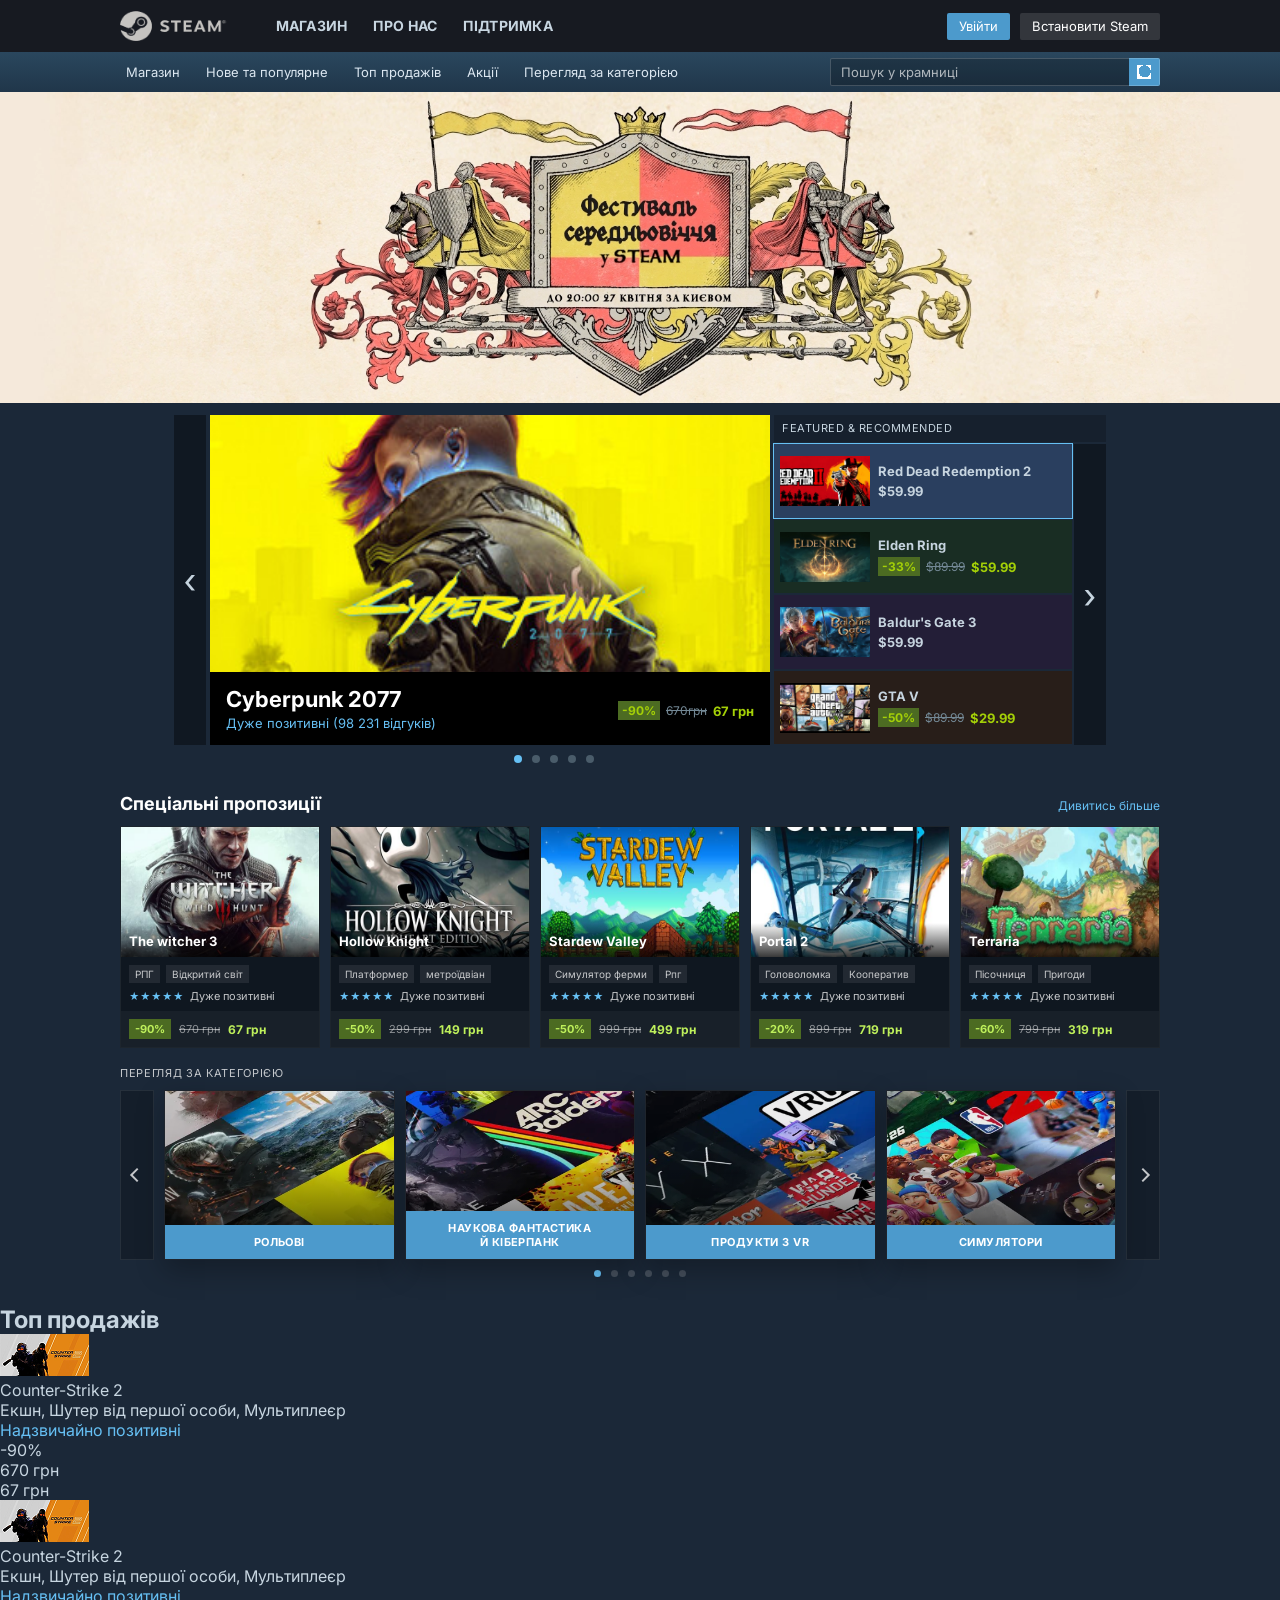
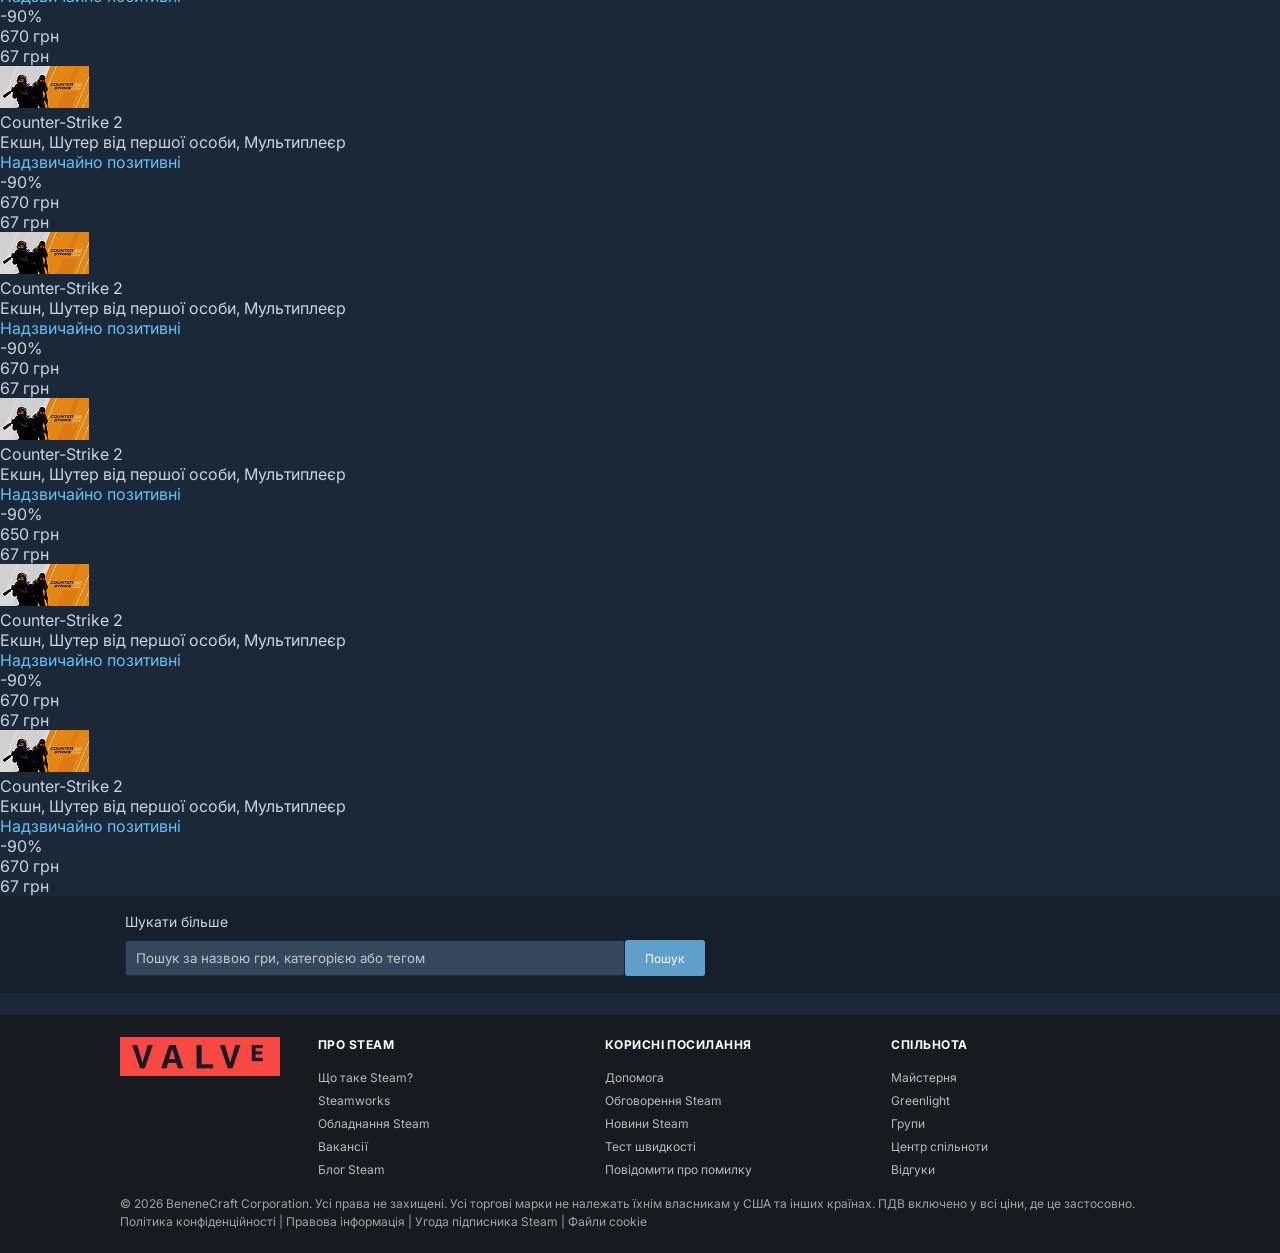
==== commit e551c4b6: "idx" ====
--- a/index.html
+++ b/index.html
@@ -147,25 +147,25 @@
       <div class="hero">
         <img src="img/cyber.jpg" alt="Cyberpunk 2077" id="hero-img">
         <div class="hero-info">
-          <div class="cont">
-            <div id="hero-title">Cyberpunk 2077</div>
-            <div id="hero-rating" class="hero-rating">Very Positive&nbsp;(98,231 reviews)</div>
+          <div class="hero-left">
+            <div class="hero-title" id="hero-title">Cyberpunk 2077</div>
+            <div class="hero-rating" id="hero-rating">Very Positive &nbsp;(98,231 reviews)</div>
           </div>
           <div class="price-wrap">
-            <span id="hero-discount" class="discount">-36%</span>
-            <span id="hero-price-old" class="price-old">$89.99</span>
-            <span id="hero-price" class="price">$49.99</span>
+            <span class="discount" id="hero-discount">-36%</span>
+            <span class="price-old" id="hero-price-old">$89.99</span>
+            <span class="price" id="hero-price">$49.99</span>
           </div>
         </div>
       </div>
 
       <div class="sidebar">
-        <div class="sidebar-title">Рекомендовані</div>
+        <div class="sidebar-title">FEATURED &amp; RECOMMENDED</div>
         <div class="games">
           <div class="game-row" data-index="1">
             <img src="img/rdr2.jpg" alt="RDR2">
             <div class="game-info">
-              <div class="hero-title">Red Dead Redemption 2</div>
+              <div class="game-name">Red Dead Redemption 2</div>
               <div class="price-wrap"><span class="price no-disc">$59.99</span></div>
             </div>
           </div>
@@ -174,27 +174,27 @@
             <div class="game-info">
               <div class="game-name">Elden Ring</div>
               <div class="price-wrap">
-                <span id="hero-discount" class="discount">-33%</span>
-                <span id="hero-price-old" class="price-old">$89.99</span>
-                <span id="hero-price" class="price">$59.99</span>
+                <span class="discount">-33%</span>
+                <span class="price-old">$89.99</span>
+                <span class="price">$59.99</span>
               </div>
             </div>
           </div>
           <div class="game-row" data-index="3">
             <img src="img/baldur.jpg" alt="Baldur's Gate 3">
             <div class="game-info">
-              <div class="hero-title">Baldur's Gate 3</div>
+              <div class="game-name">Baldur's Gate 3</div>
               <div class="price-wrap"><span class="price no-disc">$59.99</span></div>
             </div>
           </div>
           <div class="game-row" data-index="4">
             <img src="img/gtav.jpg" alt="GTA V">
             <div class="game-info">
-              <div class="hero-title">GTA V</div>
+              <div class="game-name">GTA V</div>
               <div class="price-wrap">
-                <span id="hero-discount" class="discount">-50%</span>
-                <span id="hero-price-old" class="price-old">$89.99</span>
-                <span id="hero-price" class="price">$29.99</span>
+                <span class="discount">-50%</span>
+                <span class="price-old">$89.99</span>
+                <span class="price">$29.99</span>
               </div>
             </div>
           </div>
@@ -221,65 +221,323 @@
     <div class="dot" data-index="3"></div>
     <div class="dot" data-index="4"></div>
       </div>
-
-      <button class="nav-btn nav-next" aria-label="Next">&#8250;</button>
-
   </div>
 
-<div class="sb">
-  <div class="glow-bg"></div>
-
-  <div class="inner">
-    <div class="learn">
-      <span>ДІЗНАТИСЯ БІЛЬШЕ</span>
-      <span>∨</span>
-    </div>
-
-    <div class="iw iw-portal">
-      <img src="img/prt2_main.png" alt="Portal 2">
-    </div>
-
-    <div class="iw iw-dota">
-      <img src="img/dota2_main.png" alt="Dota 2">
-    </div>
-
-    <div class="iw iw-car">
-      <img src="img/msc_main.png" alt="My Summer Car">
-    </div>
-
-    <div class="iw iw-gta5">
-      <img src="img/gtav_main.png" alt="GTA V Enhanced">
-    </div>
-
-    <div class="iw iw-cs">
-      <img src="img/cs2_main.png" alt="Counter-Strike 2">
-    </div>
-
-    <div class="iw iw-gta4">
-      <img src="img/gtaiv_main.png" alt="GTA IV Liberty City">
-    </div>
-
-    <div class="iw iw-nfs">
-      <img src="img/nfs_main.png" alt="NFS Unbound">
-    </div>
-
-    <div class="iw iw-rust">
-      <img src="img/rust_main.png" alt="Rust">
-    </div>
-
-    <div class="ct">
-      <h2>Миттєвий доступ до ігор</h2>
-      <p>Маючи майже 30 000 ігор, від ААА до інді-ігор, насолоджуйтесь ексклюзивними пропозиціями, автоматичними оновленнями ігор та багатьма іншими перевагами.</p>
-      <a href="#">
-        Відвідайте магазин
-        <svg viewBox="0 0 20 12" fill="none" xmlns="http://www.w3.org/2000/svg">
-          <path d="M1 6h18M14 1l5 5-5 5" stroke="#66c0f4" stroke-width="1.8" stroke-linecap="round" stroke-linejoin="round"/>
-        </svg>
-      </a>
+  <section class="store-specials">
+    <div class="container store-specials__inner">
+      <div class="store-specials__top">
+        <h2 class="store-specials__title">Спеціальні пропозиції</h2>
+        <a class="store-specials__more" href="#">Дивитись більше</a>
+      </div>
+
+      <div class="store-specials__grid">
+        <a class="special-card" href="#">
+          <div class="special-card__img">
+            <img src="img/witcher.jpg" alt="The_witcher">
+            <div class="special-card__overlay">
+              <div class="special-card__name">The witcher 3</div>
+            </div>
+          </div>
+          <div class="special-card__tags">
+            <span class="special-card__tag">РПГ</span>
+            <span class="special-card__tag">Відкритий світ</span>
+          </div>
+          <div class="special-card__rating">
+            <span class="special-card__stars" aria-hidden="true">★★★★★</span>
+            <span class="special-card__rating-text">Дуже позитивні</span>
+          </div>
+          <div class="special-card__bottom">
+            <span class="special-card__discount">-90%</span>
+            <span class="special-card__old">670 грн</span>
+            <span class="special-card__price">67 грн</span>
+          </div>
+        </a>
+
+        <a class="special-card" href="#">
+          <div class="special-card__img">
+            <img src="img/hollow_knight.jpg" alt="Hollow Knight">
+            <div class="special-card__overlay">
+              <div class="special-card__name">Hollow Knight</div>
+            </div>
+          </div>
+          <div class="special-card__tags">
+            <span class="special-card__tag">Платформер</span>
+            <span class="special-card__tag">метроїдвіан</span>
+          </div>
+          <div class="special-card__rating">
+            <span class="special-card__stars" aria-hidden="true">★★★★★</span>
+            <span class="special-card__rating-text">Дуже позитивні</span>
+          </div>
+          <div class="special-card__bottom">
+            <span class="special-card__discount">-50%</span>
+            <span class="special-card__old">299 грн</span>
+            <span class="special-card__price">149 грн</span>
+          </div>
+        </a>
+
+        <a class="special-card" href="#">
+          <div class="special-card__img">
+            <img src="img/stardew_valley.jpg" alt="Stardew Valley">
+            <div class="special-card__overlay">
+              <div class="special-card__name">Stardew Valley</div>
+            </div>
+          </div>
+          <div class="special-card__tags">
+            <span class="special-card__tag">Симулятор ферми</span>
+            <span class="special-card__tag">Рпг</span>
+          </div>
+          <div class="special-card__rating">
+            <span class="special-card__stars" aria-hidden="true">★★★★★</span>
+            <span class="special-card__rating-text">Дуже позитивні</span>
+          </div>
+          <div class="special-card__bottom">
+            <span class="special-card__discount">-50%</span>
+            <span class="special-card__old">999 грн</span>
+            <span class="special-card__price">499 грн</span>
+          </div>
+        </a>
+
+        <a class="special-card" href="#">
+          <div class="special-card__img">
+            <img src="img/portal2.jpg" alt="Portal 2">
+            <div class="special-card__overlay">
+              <div class="special-card__name">Portal 2</div>
+            </div>
+          </div>
+          <div class="special-card__tags">
+            <span class="special-card__tag">Головоломка</span>
+            <span class="special-card__tag">Кооператив</span>
+          </div>
+          <div class="special-card__rating">
+            <span class="special-card__stars" aria-hidden="true">★★★★★</span>
+            <span class="special-card__rating-text">Дуже позитивні</span>
+          </div>
+          <div class="special-card__bottom">
+            <span class="special-card__discount">-20%</span>
+            <span class="special-card__old">899 грн</span>
+            <span class="special-card__price">719 грн</span>
+          </div>
+        </a>
+
+        <a class="special-card" href="#">
+          <div class="special-card__img">
+            <img src="img/terrria.jpg" alt="Terraria">
+            <div class="special-card__overlay">
+              <div class="special-card__name">Terraria</div>
+            </div>
+          </div>
+          <div class="special-card__tags">
+            <span class="special-card__tag">Пісочниця</span>
+            <span class="special-card__tag">Пригоди</span>
+          </div>
+          <div class="special-card__rating">
+            <span class="special-card__stars" aria-hidden="true">★★★★★</span>
+            <span class="special-card__rating-text">Дуже позитивні</span>
+          </div>
+          <div class="special-card__bottom">
+            <span class="special-card__discount">-60%</span>
+            <span class="special-card__old">799 грн</span>
+            <span class="special-card__price">319 грн</span>
+          </div>
+        </a>
+      </div>
+
+      <div class="store-cats">
+        <div class="store-cats__title">ПЕРЕГЛЯД ЗА КАТЕГОРІЄЮ</div>
+        <div class="store-cats__wrap">
+          <button class="store-cats__nav store-cats__nav--prev" type="button" aria-label="Previous"></button>
+          <div class="store-cats__list" role="list">
+            <a class="cat-tile cat-tile--rpg" href="#" role="listitem">
+              <span class="cat-tile__label">РОЛЬОВІ</span>
+            </a>
+            <a class="cat-tile cat-tile--scifi" href="#" role="listitem">
+              <span class="cat-tile__label">НАУКОВА ФАНТАСТИКА<br>Й КІБЕРПАНК</span>
+            </a>
+            <a class="cat-tile cat-tile--vr" href="#" role="listitem">
+              <span class="cat-tile__label">ПРОДУКТИ З VR</span>
+            </a>
+            <a class="cat-tile cat-tile--sim" href="#" role="listitem">
+              <span class="cat-tile__label">СИМУЛЯТОРИ</span>
+            </a>
+          </div>
+          <button class="store-cats__nav store-cats__nav--next" type="button" aria-label="Next"></button>
+        </div>
+
+        <div class="store-cats__dots" aria-label="Category pages">
+          <span class="store-cats__dot active"></span>
+          <span class="store-cats__dot"></span>
+          <span class="store-cats__dot"></span>
+          <span class="store-cats__dot"></span>
+          <span class="store-cats__dot"></span>
+          <span class="store-cats__dot"></span>
+        </div>
+      </div>
+
+    </div>
+  </section>
+  <section class="best-sell">
+    <h2>Топ продажів</h2>
+    <div class="games_rows">
+      <div class="games_row">
+        <img src="img/cs2 2.png" alt="game img" class="games_row-img">
+        <div class="games_texts">
+          <p class="games_row-title">Counter-Strike 2</p>
+          <p class="games_types">Екшн, Шутер від першої особи, Мультиплеєр</p>
+          <p class="games_reviews r-blue">Надзвичайно позитивні</p>
+        </div>
+        <div class="games_price">
+          <div class="games_discount">
+            <p>-90%</p>
+          </div>
+          <p class="games_old-price">670 грн</p>
+          <p class="games_new-price">67 грн</p>
+        </div>
+      </div>
+      <div class="games_row">
+        <img src="img/cs2 2.png" alt="game img" class="games_row-img">
+        <div class="games_texts">
+          <p class="games_row-title">Counter-Strike 2</p>
+          <p class="games_types">Екшн, Шутер від першої особи, Мультиплеєр</p>
+          <p class="games_reviews r-blue">Надзвичайно позитивні</p>
+        </div>
+        <div class="games_price">
+          <div class="games_discount">
+            <p>-90%</p>
+          </div>
+          <p class="games_old-price">670 грн</p>
+          <p class="games_new-price">67 грн</p>
+        </div>
+      </div>
+      <div class="games_row">
+        <img src="img/cs2 2.png" alt="game img" class="games_row-img">
+        <div class="games_texts">
+          <p class="games_row-title">Counter-Strike 2</p>
+          <p class="games_types">Екшн, Шутер від першої особи, Мультиплеєр</p>
+          <p class="games_reviews r-blue">Надзвичайно позитивні</p>
+        </div>
+        <div class="games_price">
+          <div class="games_discount">
+            <p>-90%</p>
+          </div>
+          <p class="games_old-price">670 грн</p>
+          <p class="games_new-price">67 грн</p>
+        </div>
+      </div>
+      <div class="games_row">
+        <img src="img/cs2 2.png" alt="game img" class="games_row-img">
+        <div class="games_texts">
+          <p class="games_row-title">Counter-Strike 2</p>
+          <p class="games_types">Екшн, Шутер від першої особи, Мультиплеєр</p>
+          <p class="games_reviews r-blue">Надзвичайно позитивні</p>
+        </div>
+        <div class="games_price">
+          <div class="games_discount">
+            <p>-90%</p>
+          </div>
+          <p class="games_old-price">670 грн</p>
+          <p class="games_new-price">67 грн</p>
+        </div>
+      </div>
+      <div class="games_row">
+        <img src="img/cs2 2.png" alt="game img" class="games_row-img">
+        <div class="games_texts">
+          <p class="games_row-title">Counter-Strike 2</p>
+          <p class="games_types">Екшн, Шутер від першої особи, Мультиплеєр</p>
+          <p class="games_reviews r-blue">Надзвичайно позитивні</p>
+        </div>
+        <div class="games_price">
+          <div class="games_discount">
+            <p>-90%</p>
+          </div>
+          <p class="games_old-price">650 грн</p>
+          <p class="games_new-price">67 грн</p>
+        </div>
+      </div>
+      <div class="games_row">
+        <img src="img/cs2 2.png" alt="game img" class="games_row-img">
+        <div class="games_texts">
+          <p class="games_row-title">Counter-Strike 2</p>
+          <p class="games_types">Екшн, Шутер від першої особи, Мультиплеєр</p>
+          <p class="games_reviews r-blue">Надзвичайно позитивні</p>
+        </div>
+        <div class="games_price">
+          <div class="games_discount">
+            <p>-90%</p>
+          </div>
+          <p class="games_old-price">670 грн</p>
+          <p class="games_new-price">67 грн</p>
+        </div>
+      </div>
+      <div class="games_row">
+        <img src="img/cs2 2.png" alt="game img" class="games_row-img">
+        <div class="games_texts">
+          <p class="games_row-title">Counter-Strike 2</p>
+          <p class="games_types">Екшн, Шутер від першої особи, Мультиплеєр</p>
+          <p class="games_reviews r-blue">Надзвичайно позитивні</p>
+        </div>
+        <div class="games_price">
+          <div class="games_discount">
+            <p>-90%</p>
+          </div>
+          <p class="games_old-price">670 грн</p>
+          <p class="games_new-price">67 грн</p>
+        </div>
+      </div>
+    </div>
+  </section>
+
+  <div class="search-more">
+    <div class="search-more-block">
+      <div class="block-with-search-and-button-and-title">
+        <p class="search-title">Шукати більше</p>
+        <div class="block-with-search-and-button">
+          <input type="text" class="search-space" placeholder="Пошук за назвою гри, категорією або тегом">
+          <div class="search-for-more-button">
+            <p class="button-title">Пошук</p>
+          </div>
+        </div>
+      </div>
     </div>
   </div>
-</div>
+
+  <footer class="steam-footer">
+    <div class="block-with-logo-and-three-cards">
+      <div class="logo">
+        <img src="img/steambiglogo.png" alt="">
+      </div>
+      <div class="card-with-info">
+        <h4 class="h4-footer-title">ПРО STEAM</h4>
+        <a href="" class="links">Що таке Steam?</a>
+        <a href="" class="links">Steamworks</a>
+        <a href="" class="links">Обладнання Steam</a>
+        <a href="" class="links">Вакансії</a>
+        <a href="" class="links">Блог Steam</a>
+      </div>
+      <div class="card-with-info">
+        <h4 class="h4-footer-title">КОРИСНІ ПОСИЛАННЯ</h4>
+        <a href="" class="links">Допомога</a>
+        <a href="" class="links">Обговорення Steam</a>
+        <a href="" class="links">Новини Steam</a>
+        <a href="" class="links">Тест швидкості</a>
+        <a href="" class="links">Повідомити про помилку</a>
+      </div>
+      <div class="card-with-info">
+        <h4 class="h4-footer-title">СПІЛЬНОТА</h4>
+        <a href="" class="links">Майстерня</a>
+        <a href="" class="links">Greenlight</a>
+        <a href="" class="links">Групи</a>
+        <a href="" class="links">Центр спільноти</a>
+        <a href="" class="links">Відгуки</a>
+      </div>
+    </div>
+    </div>
+  </div>
+  <p class="bottom-text-footer">© 2026 BeneneCraft Corporation. Усі права не захищені. Усі торгові марки не належать їхнім власникам у США та інших країнах.
+ПДВ включено у всі ціни, де це застосовно.  Політика конфіденційності  |  Правова інформація  |  Угода підписника Steam  |  Файли cookie</p>
+</footer>
 
 <script src="js/script.js"></script>
+ <!-- ffff -->
+  </footer>
 </body>
 </html>
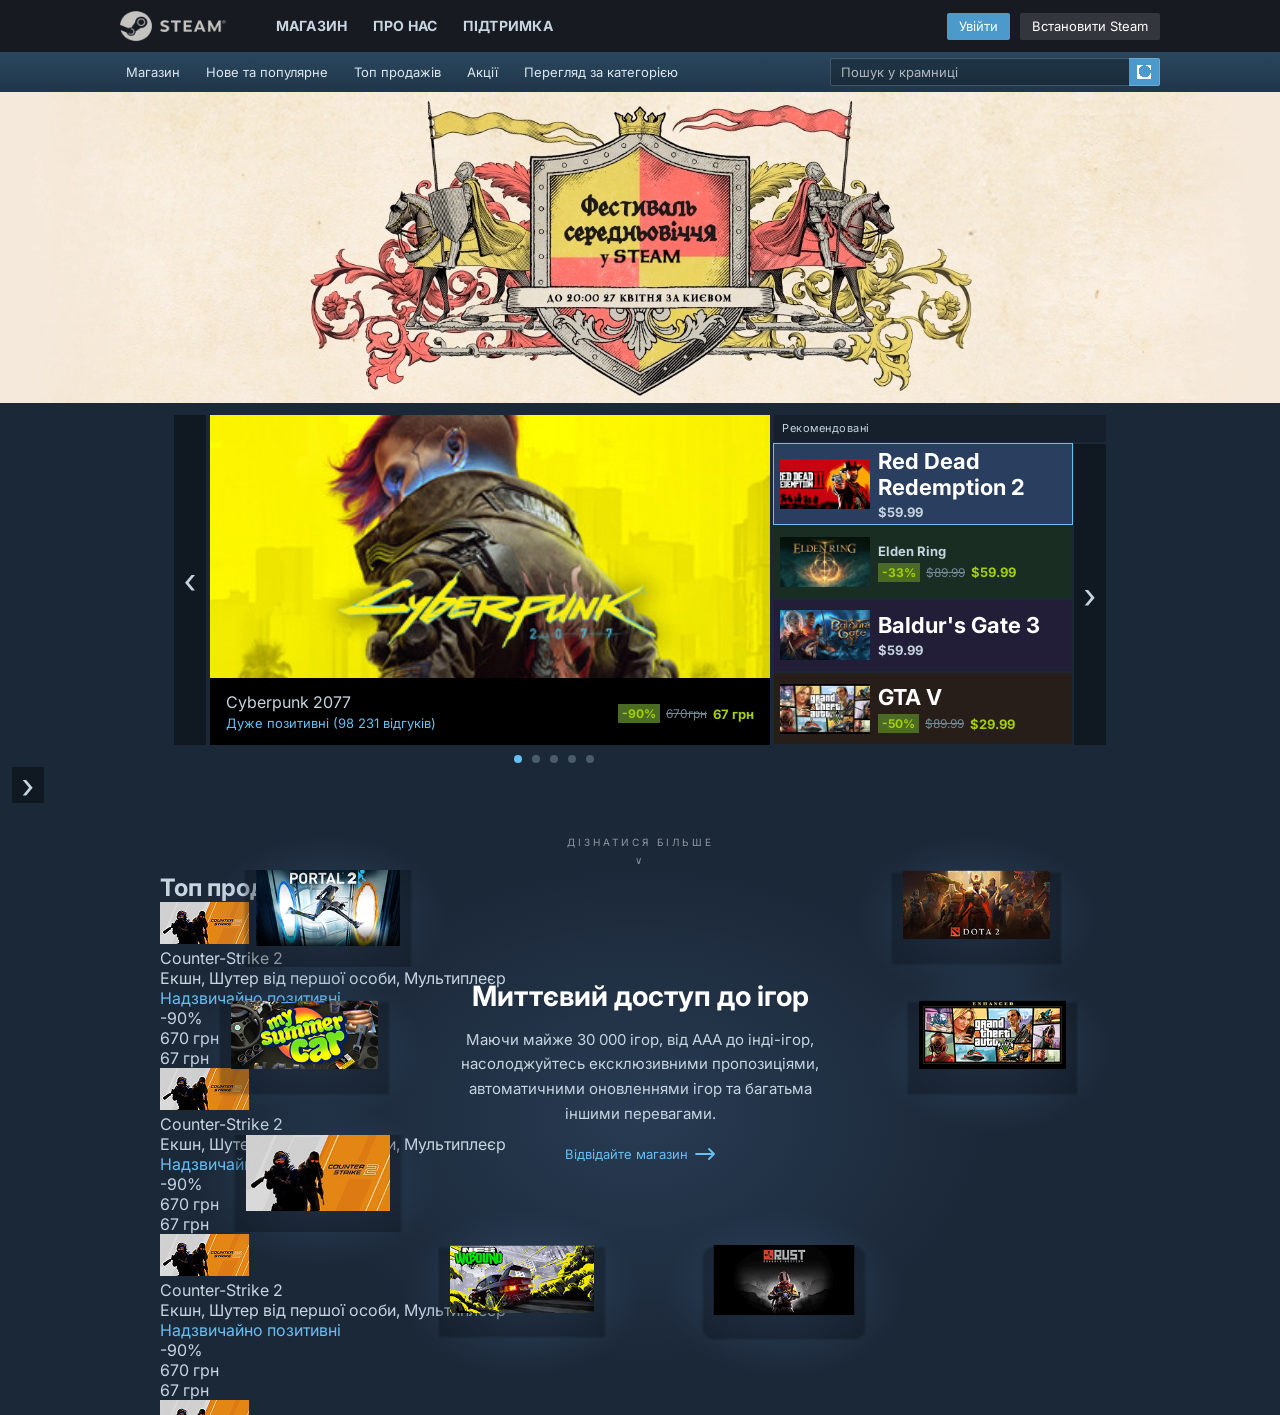
==== commit daae1963: "Merge branch 'main' into gast" ====
--- a/index.html
+++ b/index.html
@@ -147,25 +147,25 @@
       <div class="hero">
         <img src="img/cyber.jpg" alt="Cyberpunk 2077" id="hero-img">
         <div class="hero-info">
-          <div class="hero-left">
-            <div class="hero-title" id="hero-title">Cyberpunk 2077</div>
-            <div class="hero-rating" id="hero-rating">Very Positive &nbsp;(98,231 reviews)</div>
+          <div class="cont">
+            <div id="hero-title">Cyberpunk 2077</div>
+            <div id="hero-rating" class="hero-rating">Very Positive&nbsp;(98,231 reviews)</div>
           </div>
           <div class="price-wrap">
-            <span class="discount" id="hero-discount">-36%</span>
-            <span class="price-old" id="hero-price-old">$89.99</span>
-            <span class="price" id="hero-price">$49.99</span>
+            <span id="hero-discount" class="discount">-36%</span>
+            <span id="hero-price-old" class="price-old">$89.99</span>
+            <span id="hero-price" class="price">$49.99</span>
           </div>
         </div>
       </div>
 
       <div class="sidebar">
-        <div class="sidebar-title">FEATURED &amp; RECOMMENDED</div>
+        <div class="sidebar-title">Рекомендовані</div>
         <div class="games">
           <div class="game-row" data-index="1">
             <img src="img/rdr2.jpg" alt="RDR2">
             <div class="game-info">
-              <div class="game-name">Red Dead Redemption 2</div>
+              <div class="hero-title">Red Dead Redemption 2</div>
               <div class="price-wrap"><span class="price no-disc">$59.99</span></div>
             </div>
           </div>
@@ -174,27 +174,27 @@
             <div class="game-info">
               <div class="game-name">Elden Ring</div>
               <div class="price-wrap">
-                <span class="discount">-33%</span>
-                <span class="price-old">$89.99</span>
-                <span class="price">$59.99</span>
+                <span id="hero-discount" class="discount">-33%</span>
+                <span id="hero-price-old" class="price-old">$89.99</span>
+                <span id="hero-price" class="price">$59.99</span>
               </div>
             </div>
           </div>
           <div class="game-row" data-index="3">
             <img src="img/baldur.jpg" alt="Baldur's Gate 3">
             <div class="game-info">
-              <div class="game-name">Baldur's Gate 3</div>
+              <div class="hero-title">Baldur's Gate 3</div>
               <div class="price-wrap"><span class="price no-disc">$59.99</span></div>
             </div>
           </div>
           <div class="game-row" data-index="4">
             <img src="img/gtav.jpg" alt="GTA V">
             <div class="game-info">
-              <div class="game-name">GTA V</div>
+              <div class="hero-title">GTA V</div>
               <div class="price-wrap">
-                <span class="discount">-50%</span>
-                <span class="price-old">$89.99</span>
-                <span class="price">$29.99</span>
+                <span id="hero-discount" class="discount">-50%</span>
+                <span id="hero-price-old" class="price-old">$89.99</span>
+                <span id="hero-price" class="price">$29.99</span>
               </div>
             </div>
           </div>
@@ -221,158 +221,38 @@
     <div class="dot" data-index="3"></div>
     <div class="dot" data-index="4"></div>
       </div>
+
+      <button class="nav-btn nav-next" aria-label="Next">&#8250;</button>
+
   </div>
 
-  <section class="store-specials">
-    <div class="container store-specials__inner">
-      <div class="store-specials__top">
-        <h2 class="store-specials__title">Спеціальні пропозиції</h2>
-        <a class="store-specials__more" href="#">Дивитись більше</a>
-      </div>
-
-      <div class="store-specials__grid">
-        <a class="special-card" href="#">
-          <div class="special-card__img">
-            <img src="img/witcher.jpg" alt="The_witcher">
-            <div class="special-card__overlay">
-              <div class="special-card__name">The witcher 3</div>
-            </div>
-          </div>
-          <div class="special-card__tags">
-            <span class="special-card__tag">РПГ</span>
-            <span class="special-card__tag">Відкритий світ</span>
-          </div>
-          <div class="special-card__rating">
-            <span class="special-card__stars" aria-hidden="true">★★★★★</span>
-            <span class="special-card__rating-text">Дуже позитивні</span>
-          </div>
-          <div class="special-card__bottom">
-            <span class="special-card__discount">-90%</span>
-            <span class="special-card__old">670 грн</span>
-            <span class="special-card__price">67 грн</span>
-          </div>
-        </a>
-
-        <a class="special-card" href="#">
-          <div class="special-card__img">
-            <img src="img/hollow_knight.jpg" alt="Hollow Knight">
-            <div class="special-card__overlay">
-              <div class="special-card__name">Hollow Knight</div>
-            </div>
-          </div>
-          <div class="special-card__tags">
-            <span class="special-card__tag">Платформер</span>
-            <span class="special-card__tag">метроїдвіан</span>
-          </div>
-          <div class="special-card__rating">
-            <span class="special-card__stars" aria-hidden="true">★★★★★</span>
-            <span class="special-card__rating-text">Дуже позитивні</span>
-          </div>
-          <div class="special-card__bottom">
-            <span class="special-card__discount">-50%</span>
-            <span class="special-card__old">299 грн</span>
-            <span class="special-card__price">149 грн</span>
-          </div>
-        </a>
-
-        <a class="special-card" href="#">
-          <div class="special-card__img">
-            <img src="img/stardew_valley.jpg" alt="Stardew Valley">
-            <div class="special-card__overlay">
-              <div class="special-card__name">Stardew Valley</div>
-            </div>
-          </div>
-          <div class="special-card__tags">
-            <span class="special-card__tag">Симулятор ферми</span>
-            <span class="special-card__tag">Рпг</span>
-          </div>
-          <div class="special-card__rating">
-            <span class="special-card__stars" aria-hidden="true">★★★★★</span>
-            <span class="special-card__rating-text">Дуже позитивні</span>
-          </div>
-          <div class="special-card__bottom">
-            <span class="special-card__discount">-50%</span>
-            <span class="special-card__old">999 грн</span>
-            <span class="special-card__price">499 грн</span>
-          </div>
-        </a>
-
-        <a class="special-card" href="#">
-          <div class="special-card__img">
-            <img src="img/portal2.jpg" alt="Portal 2">
-            <div class="special-card__overlay">
-              <div class="special-card__name">Portal 2</div>
-            </div>
-          </div>
-          <div class="special-card__tags">
-            <span class="special-card__tag">Головоломка</span>
-            <span class="special-card__tag">Кооператив</span>
-          </div>
-          <div class="special-card__rating">
-            <span class="special-card__stars" aria-hidden="true">★★★★★</span>
-            <span class="special-card__rating-text">Дуже позитивні</span>
-          </div>
-          <div class="special-card__bottom">
-            <span class="special-card__discount">-20%</span>
-            <span class="special-card__old">899 грн</span>
-            <span class="special-card__price">719 грн</span>
-          </div>
-        </a>
-
-        <a class="special-card" href="#">
-          <div class="special-card__img">
-            <img src="img/terrria.jpg" alt="Terraria">
-            <div class="special-card__overlay">
-              <div class="special-card__name">Terraria</div>
-            </div>
-          </div>
-          <div class="special-card__tags">
-            <span class="special-card__tag">Пісочниця</span>
-            <span class="special-card__tag">Пригоди</span>
-          </div>
-          <div class="special-card__rating">
-            <span class="special-card__stars" aria-hidden="true">★★★★★</span>
-            <span class="special-card__rating-text">Дуже позитивні</span>
-          </div>
-          <div class="special-card__bottom">
-            <span class="special-card__discount">-60%</span>
-            <span class="special-card__old">799 грн</span>
-            <span class="special-card__price">319 грн</span>
-          </div>
-        </a>
-      </div>
-
-      <div class="store-cats">
-        <div class="store-cats__title">ПЕРЕГЛЯД ЗА КАТЕГОРІЄЮ</div>
-        <div class="store-cats__wrap">
-          <button class="store-cats__nav store-cats__nav--prev" type="button" aria-label="Previous"></button>
-          <div class="store-cats__list" role="list">
-            <a class="cat-tile cat-tile--rpg" href="#" role="listitem">
-              <span class="cat-tile__label">РОЛЬОВІ</span>
-            </a>
-            <a class="cat-tile cat-tile--scifi" href="#" role="listitem">
-              <span class="cat-tile__label">НАУКОВА ФАНТАСТИКА<br>Й КІБЕРПАНК</span>
-            </a>
-            <a class="cat-tile cat-tile--vr" href="#" role="listitem">
-              <span class="cat-tile__label">ПРОДУКТИ З VR</span>
-            </a>
-            <a class="cat-tile cat-tile--sim" href="#" role="listitem">
-              <span class="cat-tile__label">СИМУЛЯТОРИ</span>
-            </a>
-          </div>
-          <button class="store-cats__nav store-cats__nav--next" type="button" aria-label="Next"></button>
-        </div>
-
-        <div class="store-cats__dots" aria-label="Category pages">
-          <span class="store-cats__dot active"></span>
-          <span class="store-cats__dot"></span>
-          <span class="store-cats__dot"></span>
-          <span class="store-cats__dot"></span>
-          <span class="store-cats__dot"></span>
-          <span class="store-cats__dot"></span>
-        </div>
-      </div>
-
+<div class="sb">
+  <div class="glow-bg"></div>
+
+  <div class="inner">
+    <div class="learn">
+      <span>ДІЗНАТИСЯ БІЛЬШЕ</span>
+      <span>∨</span>
+    </div>
+
+    <div class="iw iw-portal">
+      <img src="img/prt2_main.png" alt="Portal 2">
+    </div>
+
+    <div class="iw iw-dota">
+      <img src="img/dota2_main.png" alt="Dota 2">
+    </div>
+
+    <div class="iw iw-car">
+      <img src="img/msc_main.png" alt="My Summer Car">
+    </div>
+
+    <div class="iw iw-gta5">
+      <img src="img/gtav_main.png" alt="GTA V Enhanced">
+    </div>
+
+    <div class="iw iw-cs">
+      <img src="img/cs2_main.png" alt="Counter-Strike 2">
     </div>
   </section>
   <section class="best-sell">
@@ -484,57 +364,27 @@
         </div>
       </div>
     </div>
-  </section>
-
-  <div class="search-more">
-    <div class="search-more-block">
-      <div class="block-with-search-and-button-and-title">
-        <p class="search-title">Шукати більше</p>
-        <div class="block-with-search-and-button">
-          <input type="text" class="search-space" placeholder="Пошук за назвою гри, категорією або тегом">
-          <div class="search-for-more-button">
-            <p class="button-title">Пошук</p>
-          </div>
-        </div>
-      </div>
+
+    <div class="iw iw-nfs">
+      <img src="img/nfs_main.png" alt="NFS Unbound">
+    </div>
+
+    <div class="iw iw-rust">
+      <img src="img/rust_main.png" alt="Rust">
+    </div>
+
+    <div class="ct">
+      <h2>Миттєвий доступ до ігор</h2>
+      <p>Маючи майже 30 000 ігор, від ААА до інді-ігор, насолоджуйтесь ексклюзивними пропозиціями, автоматичними оновленнями ігор та багатьма іншими перевагами.</p>
+      <a href="#">
+        Відвідайте магазин
+        <svg viewBox="0 0 20 12" fill="none" xmlns="http://www.w3.org/2000/svg">
+          <path d="M1 6h18M14 1l5 5-5 5" stroke="#66c0f4" stroke-width="1.8" stroke-linecap="round" stroke-linejoin="round"/>
+        </svg>
+      </a>
     </div>
   </div>
-
-  <footer class="steam-footer">
-    <div class="block-with-logo-and-three-cards">
-      <div class="logo">
-        <img src="img/steambiglogo.png" alt="">
-      </div>
-      <div class="card-with-info">
-        <h4 class="h4-footer-title">ПРО STEAM</h4>
-        <a href="" class="links">Що таке Steam?</a>
-        <a href="" class="links">Steamworks</a>
-        <a href="" class="links">Обладнання Steam</a>
-        <a href="" class="links">Вакансії</a>
-        <a href="" class="links">Блог Steam</a>
-      </div>
-      <div class="card-with-info">
-        <h4 class="h4-footer-title">КОРИСНІ ПОСИЛАННЯ</h4>
-        <a href="" class="links">Допомога</a>
-        <a href="" class="links">Обговорення Steam</a>
-        <a href="" class="links">Новини Steam</a>
-        <a href="" class="links">Тест швидкості</a>
-        <a href="" class="links">Повідомити про помилку</a>
-      </div>
-      <div class="card-with-info">
-        <h4 class="h4-footer-title">СПІЛЬНОТА</h4>
-        <a href="" class="links">Майстерня</a>
-        <a href="" class="links">Greenlight</a>
-        <a href="" class="links">Групи</a>
-        <a href="" class="links">Центр спільноти</a>
-        <a href="" class="links">Відгуки</a>
-      </div>
-    </div>
-    </div>
-  </div>
-  <p class="bottom-text-footer">© 2026 BeneneCraft Corporation. Усі права не захищені. Усі торгові марки не належать їхнім власникам у США та інших країнах.
-ПДВ включено у всі ціни, де це застосовно.  Політика конфіденційності  |  Правова інформація  |  Угода підписника Steam  |  Файли cookie</p>
-</footer>
+</div>
 
 <script src="js/script.js"></script>
  <!-- ffff -->
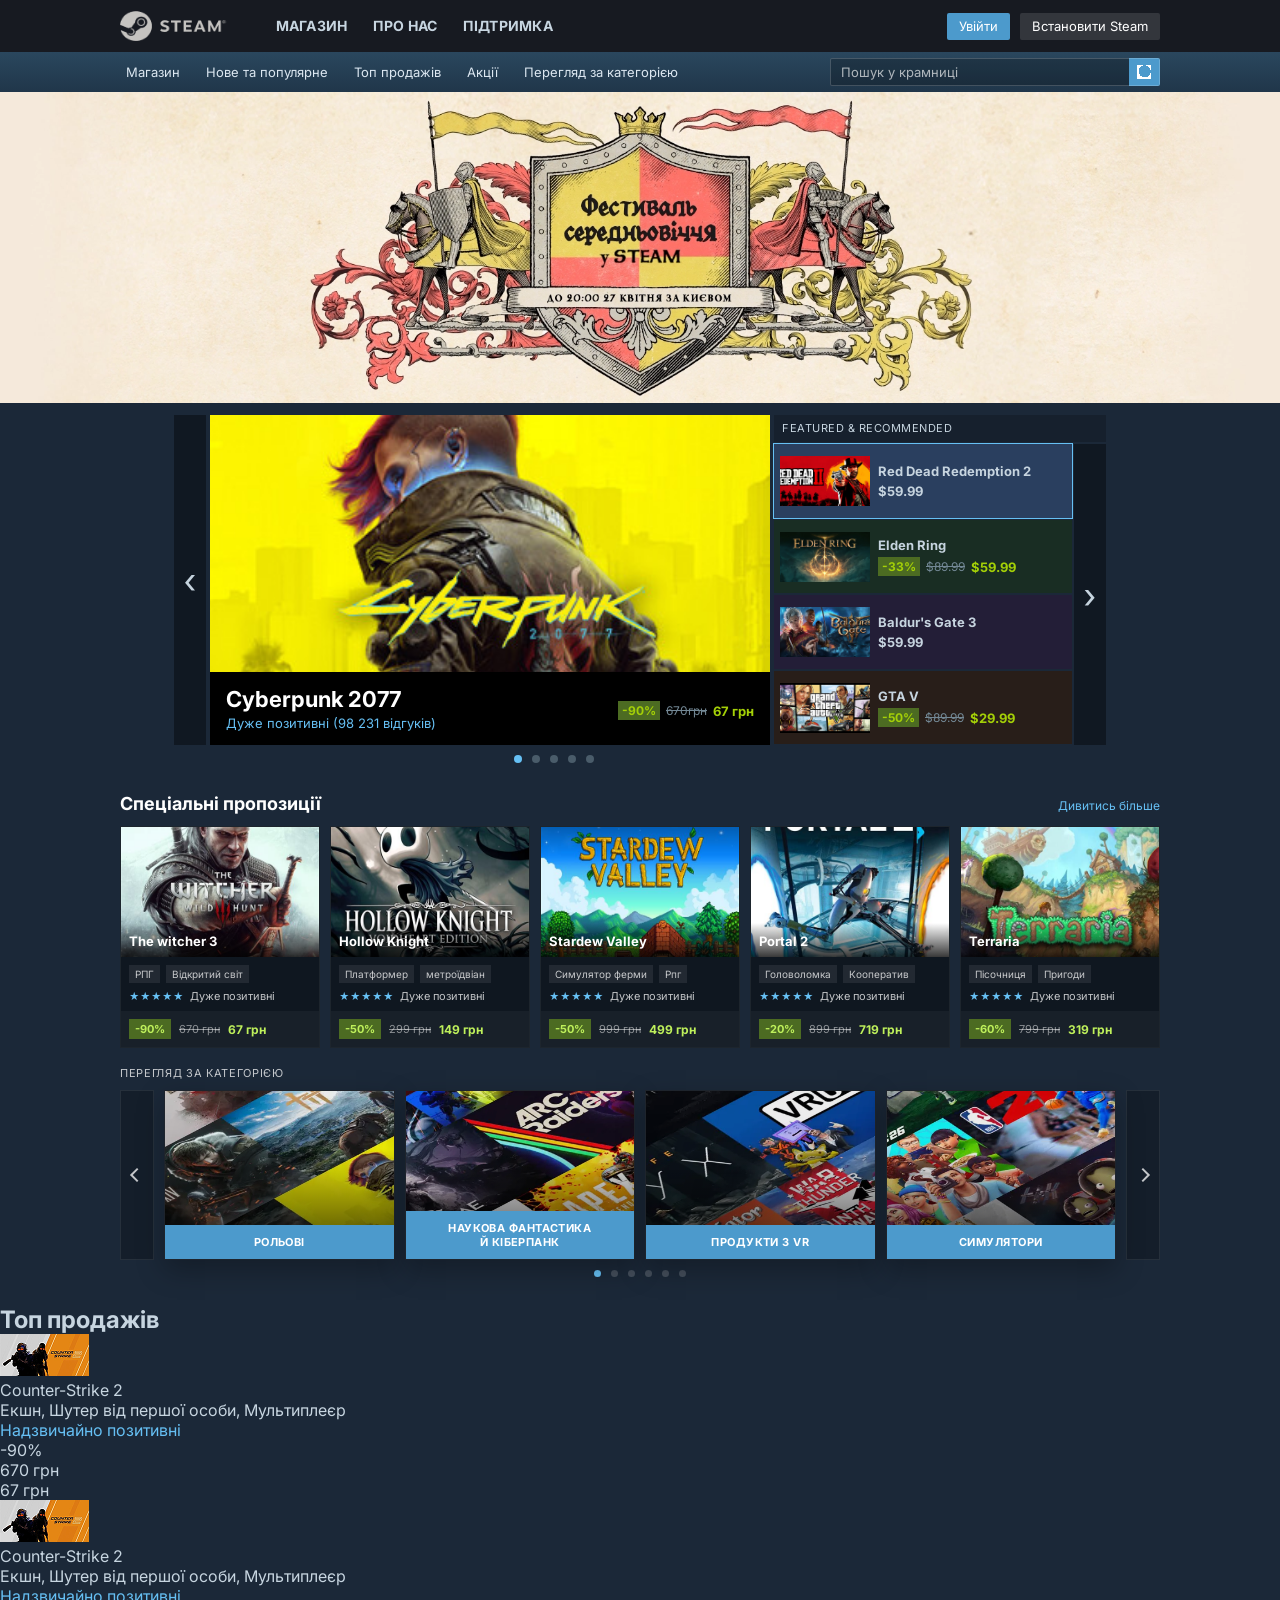
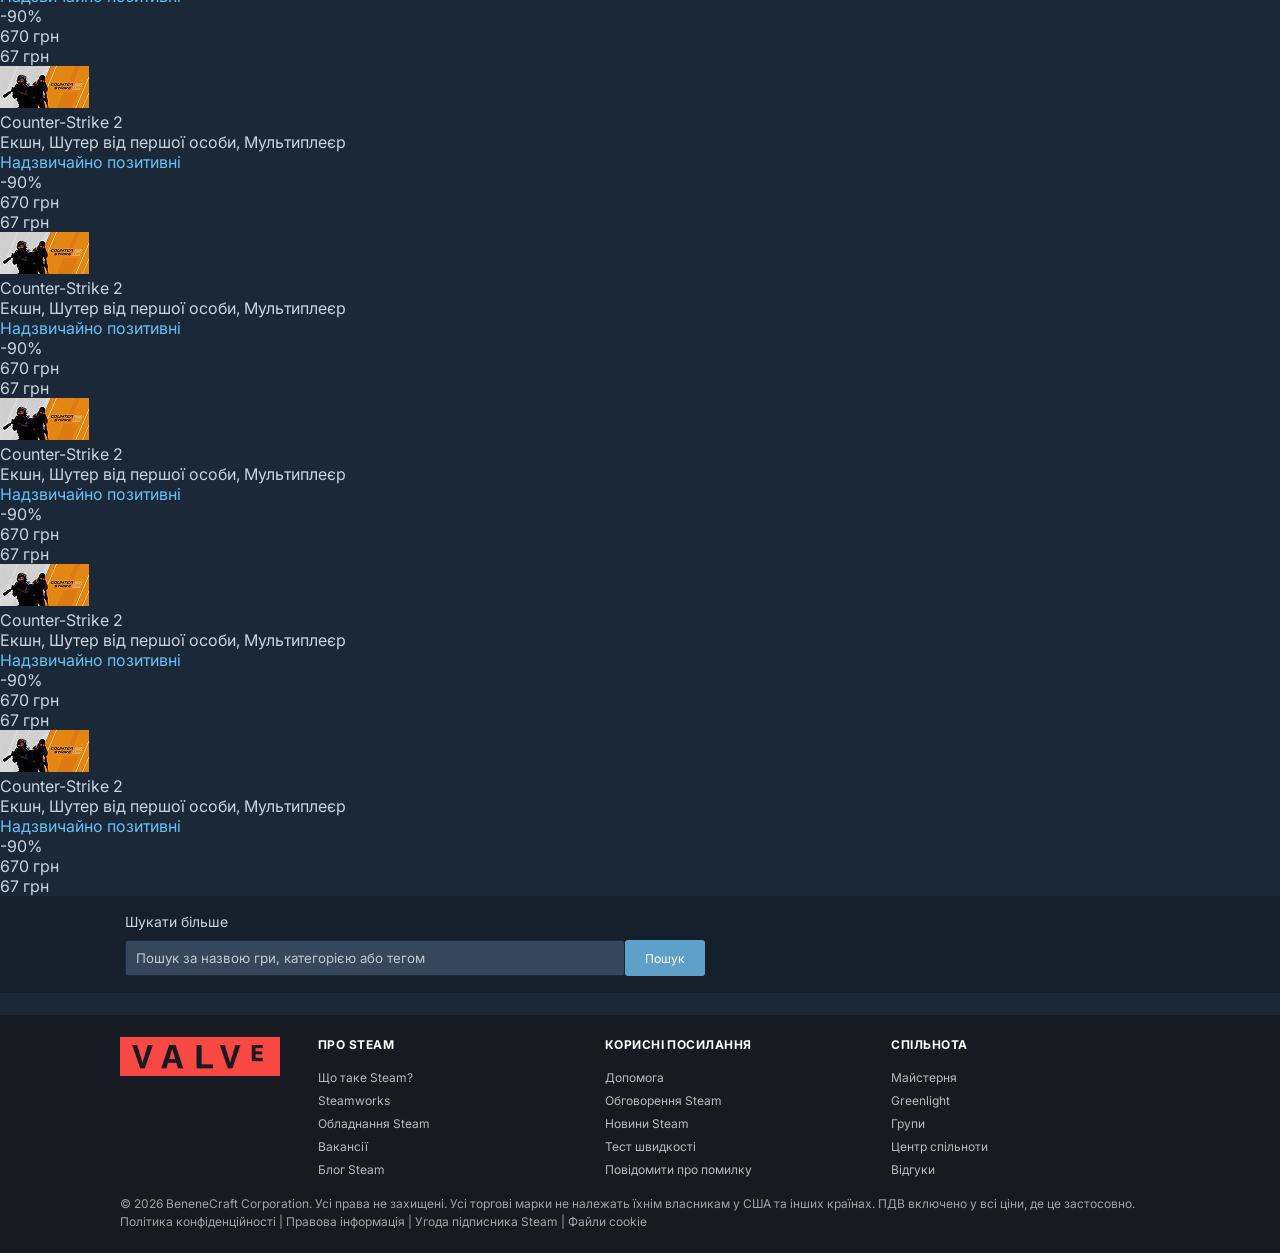
==== commit e94c3680: "fixed version" ====
--- a/index.html
+++ b/index.html
@@ -147,25 +147,25 @@
       <div class="hero">
         <img src="img/cyber.jpg" alt="Cyberpunk 2077" id="hero-img">
         <div class="hero-info">
-          <div class="cont">
-            <div id="hero-title">Cyberpunk 2077</div>
-            <div id="hero-rating" class="hero-rating">Very Positive&nbsp;(98,231 reviews)</div>
+          <div class="hero-left">
+            <div class="hero-title" id="hero-title">Cyberpunk 2077</div>
+            <div class="hero-rating" id="hero-rating">Very Positive &nbsp;(98,231 reviews)</div>
           </div>
           <div class="price-wrap">
-            <span id="hero-discount" class="discount">-36%</span>
-            <span id="hero-price-old" class="price-old">$89.99</span>
-            <span id="hero-price" class="price">$49.99</span>
+            <span class="discount" id="hero-discount">-56%</span>
+            <span class="price-old" id="hero-price-old">$89.99</span>
+            <span class="price" id="hero-price">$39.99</span>
           </div>
         </div>
       </div>
 
       <div class="sidebar">
-        <div class="sidebar-title">Рекомендовані</div>
+        <div class="sidebar-title">FEATURED &amp; RECOMMENDED</div>
         <div class="games">
           <div class="game-row" data-index="1">
             <img src="img/rdr2.jpg" alt="RDR2">
             <div class="game-info">
-              <div class="hero-title">Red Dead Redemption 2</div>
+              <div class="game-name">Red Dead Redemption 2</div>
               <div class="price-wrap"><span class="price no-disc">$59.99</span></div>
             </div>
           </div>
@@ -174,27 +174,27 @@
             <div class="game-info">
               <div class="game-name">Elden Ring</div>
               <div class="price-wrap">
-                <span id="hero-discount" class="discount">-33%</span>
-                <span id="hero-price-old" class="price-old">$89.99</span>
-                <span id="hero-price" class="price">$59.99</span>
+                <span class="discount">-33%</span>
+                <span class="price-old">$89.99</span>
+                <span class="price">$59.99</span>
               </div>
             </div>
           </div>
           <div class="game-row" data-index="3">
             <img src="img/baldur.jpg" alt="Baldur's Gate 3">
             <div class="game-info">
-              <div class="hero-title">Baldur's Gate 3</div>
+              <div class="game-name">Baldur's Gate 3</div>
               <div class="price-wrap"><span class="price no-disc">$59.99</span></div>
             </div>
           </div>
           <div class="game-row" data-index="4">
             <img src="img/gtav.jpg" alt="GTA V">
             <div class="game-info">
-              <div class="hero-title">GTA V</div>
+              <div class="game-name">GTA V</div>
               <div class="price-wrap">
-                <span id="hero-discount" class="discount">-50%</span>
-                <span id="hero-price-old" class="price-old">$89.99</span>
-                <span id="hero-price" class="price">$29.99</span>
+                <span class="discount">-50%</span>
+                <span class="price-old">$89.99</span>
+                <span class="price">$29.99</span>
               </div>
             </div>
           </div>
@@ -221,38 +221,158 @@
     <div class="dot" data-index="3"></div>
     <div class="dot" data-index="4"></div>
       </div>
-
-      <button class="nav-btn nav-next" aria-label="Next">&#8250;</button>
-
   </div>
 
-<div class="sb">
-  <div class="glow-bg"></div>
-
-  <div class="inner">
-    <div class="learn">
-      <span>ДІЗНАТИСЯ БІЛЬШЕ</span>
-      <span>∨</span>
-    </div>
-
-    <div class="iw iw-portal">
-      <img src="img/prt2_main.png" alt="Portal 2">
-    </div>
-
-    <div class="iw iw-dota">
-      <img src="img/dota2_main.png" alt="Dota 2">
-    </div>
-
-    <div class="iw iw-car">
-      <img src="img/msc_main.png" alt="My Summer Car">
-    </div>
-
-    <div class="iw iw-gta5">
-      <img src="img/gtav_main.png" alt="GTA V Enhanced">
-    </div>
-
-    <div class="iw iw-cs">
-      <img src="img/cs2_main.png" alt="Counter-Strike 2">
+  <section class="store-specials">
+    <div class="container store-specials__inner">
+      <div class="store-specials__top">
+        <h2 class="store-specials__title">Спеціальні пропозиції</h2>
+        <a class="store-specials__more" href="#">Дивитись більше</a>
+      </div>
+
+      <div class="store-specials__grid">
+        <a class="special-card" href="#">
+          <div class="special-card__img">
+            <img src="img/witcher.jpg" alt="The_witcher">
+            <div class="special-card__overlay">
+              <div class="special-card__name">The witcher 3</div>
+            </div>
+          </div>
+          <div class="special-card__tags">
+            <span class="special-card__tag">РПГ</span>
+            <span class="special-card__tag">Відкритий світ</span>
+          </div>
+          <div class="special-card__rating">
+            <span class="special-card__stars" aria-hidden="true">★★★★★</span>
+            <span class="special-card__rating-text">Дуже позитивні</span>
+          </div>
+          <div class="special-card__bottom">
+            <span class="special-card__discount">-90%</span>
+            <span class="special-card__old">670 грн</span>
+            <span class="special-card__price">67 грн</span>
+          </div>
+        </a>
+
+        <a class="special-card" href="#">
+          <div class="special-card__img">
+            <img src="img/hollow_knight.jpg" alt="Hollow Knight">
+            <div class="special-card__overlay">
+              <div class="special-card__name">Hollow Knight</div>
+            </div>
+          </div>
+          <div class="special-card__tags">
+            <span class="special-card__tag">Платформер</span>
+            <span class="special-card__tag">метроїдвіан</span>
+          </div>
+          <div class="special-card__rating">
+            <span class="special-card__stars" aria-hidden="true">★★★★★</span>
+            <span class="special-card__rating-text">Дуже позитивні</span>
+          </div>
+          <div class="special-card__bottom">
+            <span class="special-card__discount">-50%</span>
+            <span class="special-card__old">299 грн</span>
+            <span class="special-card__price">149 грн</span>
+          </div>
+        </a>
+
+        <a class="special-card" href="#">
+          <div class="special-card__img">
+            <img src="img/stardew_valley.jpg" alt="Stardew Valley">
+            <div class="special-card__overlay">
+              <div class="special-card__name">Stardew Valley</div>
+            </div>
+          </div>
+          <div class="special-card__tags">
+            <span class="special-card__tag">Симулятор ферми</span>
+            <span class="special-card__tag">Рпг</span>
+          </div>
+          <div class="special-card__rating">
+            <span class="special-card__stars" aria-hidden="true">★★★★★</span>
+            <span class="special-card__rating-text">Дуже позитивні</span>
+          </div>
+          <div class="special-card__bottom">
+            <span class="special-card__discount">-50%</span>
+            <span class="special-card__old">999 грн</span>
+            <span class="special-card__price">499 грн</span>
+          </div>
+        </a>
+
+        <a class="special-card" href="#">
+          <div class="special-card__img">
+            <img src="img/portal2.jpg" alt="Portal 2">
+            <div class="special-card__overlay">
+              <div class="special-card__name">Portal 2</div>
+            </div>
+          </div>
+          <div class="special-card__tags">
+            <span class="special-card__tag">Головоломка</span>
+            <span class="special-card__tag">Кооператив</span>
+          </div>
+          <div class="special-card__rating">
+            <span class="special-card__stars" aria-hidden="true">★★★★★</span>
+            <span class="special-card__rating-text">Дуже позитивні</span>
+          </div>
+          <div class="special-card__bottom">
+            <span class="special-card__discount">-20%</span>
+            <span class="special-card__old">899 грн</span>
+            <span class="special-card__price">719 грн</span>
+          </div>
+        </a>
+
+        <a class="special-card" href="#">
+          <div class="special-card__img">
+            <img src="img/terrria.jpg" alt="Terraria">
+            <div class="special-card__overlay">
+              <div class="special-card__name">Terraria</div>
+            </div>
+          </div>
+          <div class="special-card__tags">
+            <span class="special-card__tag">Пісочниця</span>
+            <span class="special-card__tag">Пригоди</span>
+          </div>
+          <div class="special-card__rating">
+            <span class="special-card__stars" aria-hidden="true">★★★★★</span>
+            <span class="special-card__rating-text">Дуже позитивні</span>
+          </div>
+          <div class="special-card__bottom">
+            <span class="special-card__discount">-60%</span>
+            <span class="special-card__old">799 грн</span>
+            <span class="special-card__price">319 грн</span>
+          </div>
+        </a>
+      </div>
+
+      <div class="store-cats">
+        <div class="store-cats__title">ПЕРЕГЛЯД ЗА КАТЕГОРІЄЮ</div>
+        <div class="store-cats__wrap">
+          <button class="store-cats__nav store-cats__nav--prev" type="button" aria-label="Previous"></button>
+          <div class="store-cats__list" role="list">
+            <a class="cat-tile cat-tile--rpg" href="#" role="listitem">
+              <span class="cat-tile__label">РОЛЬОВІ</span>
+            </a>
+            <a class="cat-tile cat-tile--scifi" href="#" role="listitem">
+              <span class="cat-tile__label">НАУКОВА ФАНТАСТИКА<br>Й КІБЕРПАНК</span>
+            </a>
+            <a class="cat-tile cat-tile--vr" href="#" role="listitem">
+              <span class="cat-tile__label">ПРОДУКТИ З VR</span>
+            </a>
+            <a class="cat-tile cat-tile--sim" href="#" role="listitem">
+              <span class="cat-tile__label">СИМУЛЯТОРИ</span>
+            </a>
+          </div>
+          <button class="store-cats__nav store-cats__nav--next" type="button" aria-label="Next"></button>
+        </div>
+
+        <div class="store-cats__dots" aria-label="Category pages">
+          <span class="store-cats__dot active"></span>
+          <span class="store-cats__dot"></span>
+          <span class="store-cats__dot"></span>
+          <span class="store-cats__dot"></span>
+          <span class="store-cats__dot"></span>
+          <span class="store-cats__dot"></span>
+        </div>
+      </div>
+
     </div>
   </section>
   <section class="best-sell">
@@ -329,65 +449,94 @@
           <div class="games_discount">
             <p>-90%</p>
           </div>
-          <p class="games_old-price">650 грн</p>
-          <p class="games_new-price">67 грн</p>
-        </div>
-      </div>
-      <div class="games_row">
-        <img src="img/cs2 2.png" alt="game img" class="games_row-img">
-        <div class="games_texts">
-          <p class="games_row-title">Counter-Strike 2</p>
-          <p class="games_types">Екшн, Шутер від першої особи, Мультиплеєр</p>
-          <p class="games_reviews r-blue">Надзвичайно позитивні</p>
-        </div>
-        <div class="games_price">
-          <div class="games_discount">
-            <p>-90%</p>
-          </div>
-          <p class="games_old-price">670 грн</p>
-          <p class="games_new-price">67 грн</p>
-        </div>
-      </div>
-      <div class="games_row">
-        <img src="img/cs2 2.png" alt="game img" class="games_row-img">
-        <div class="games_texts">
-          <p class="games_row-title">Counter-Strike 2</p>
-          <p class="games_types">Екшн, Шутер від першої особи, Мультиплеєр</p>
-          <p class="games_reviews r-blue">Надзвичайно позитивні</p>
-        </div>
-        <div class="games_price">
-          <div class="games_discount">
-            <p>-90%</p>
-          </div>
-          <p class="games_old-price">670 грн</p>
-          <p class="games_new-price">67 грн</p>
-        </div>
-      </div>
-    </div>
-
-    <div class="iw iw-nfs">
-      <img src="img/nfs_main.png" alt="NFS Unbound">
-    </div>
-
-    <div class="iw iw-rust">
-      <img src="img/rust_main.png" alt="Rust">
-    </div>
-
-    <div class="ct">
-      <h2>Миттєвий доступ до ігор</h2>
-      <p>Маючи майже 30 000 ігор, від ААА до інді-ігор, насолоджуйтесь ексклюзивними пропозиціями, автоматичними оновленнями ігор та багатьма іншими перевагами.</p>
-      <a href="#">
-        Відвідайте магазин
-        <svg viewBox="0 0 20 12" fill="none" xmlns="http://www.w3.org/2000/svg">
-          <path d="M1 6h18M14 1l5 5-5 5" stroke="#66c0f4" stroke-width="1.8" stroke-linecap="round" stroke-linejoin="round"/>
-        </svg>
-      </a>
+          <p class="games_old-price">670 грн</p>
+          <p class="games_new-price">67 грн</p>
+        </div>
+      </div>
+      <div class="games_row">
+        <img src="img/cs2 2.png" alt="game img" class="games_row-img">
+        <div class="games_texts">
+          <p class="games_row-title">Counter-Strike 2</p>
+          <p class="games_types">Екшн, Шутер від першої особи, Мультиплеєр</p>
+          <p class="games_reviews r-blue">Надзвичайно позитивні</p>
+        </div>
+        <div class="games_price">
+          <div class="games_discount">
+            <p>-90%</p>
+          </div>
+          <p class="games_old-price">670 грн</p>
+          <p class="games_new-price">67 грн</p>
+        </div>
+      </div>
+      <div class="games_row">
+        <img src="img/cs2 2.png" alt="game img" class="games_row-img">
+        <div class="games_texts">
+          <p class="games_row-title">Counter-Strike 2</p>
+          <p class="games_types">Екшн, Шутер від першої особи, Мультиплеєр</p>
+          <p class="games_reviews r-blue">Надзвичайно позитивні</p>
+        </div>
+        <div class="games_price">
+          <div class="games_discount">
+            <p>-90%</p>
+          </div>
+          <p class="games_old-price">670 грн</p>
+          <p class="games_new-price">67 грн</p>
+        </div>
+      </div>
+    </div>
+  </section>
+
+  <div class="search-more">
+    <div class="search-more-block">
+      <div class="block-with-search-and-button-and-title">
+        <p class="search-title">Шукати більше</p>
+        <div class="block-with-search-and-button">
+          <input type="text" class="search-space" placeholder="Пошук за назвою гри, категорією або тегом">
+          <div class="search-for-more-button">
+            <p class="button-title">Пошук</p>
+          </div>
+        </div>
+      </div>
     </div>
   </div>
-</div>
+
+  <footer class="steam-footer">
+    <div class="block-with-logo-and-three-cards">
+      <div class="logo">
+        <img src="img/steambiglogo.png" alt="">
+      </div>
+      <div class="card-with-info">
+        <h4 class="h4-footer-title">ПРО STEAM</h4>
+        <a href="" class="links">Що таке Steam?</a>
+        <a href="" class="links">Steamworks</a>
+        <a href="" class="links">Обладнання Steam</a>
+        <a href="" class="links">Вакансії</a>
+        <a href="" class="links">Блог Steam</a>
+      </div>
+      <div class="card-with-info">
+        <h4 class="h4-footer-title">КОРИСНІ ПОСИЛАННЯ</h4>
+        <a href="" class="links">Допомога</a>
+        <a href="" class="links">Обговорення Steam</a>
+        <a href="" class="links">Новини Steam</a>
+        <a href="" class="links">Тест швидкості</a>
+        <a href="" class="links">Повідомити про помилку</a>
+      </div>
+      <div class="card-with-info">
+        <h4 class="h4-footer-title">СПІЛЬНОТА</h4>
+        <a href="" class="links">Майстерня</a>
+        <a href="" class="links">Greenlight</a>
+        <a href="" class="links">Групи</a>
+        <a href="" class="links">Центр спільноти</a>
+        <a href="" class="links">Відгуки</a>
+      </div>
+    </div>
+    </div>
+  </div>
+  <p class="bottom-text-footer">© 2026 BeneneCraft Corporation. Усі права не захищені. Усі торгові марки не належать їхнім власникам у США та інших країнах.
+ПДВ включено у всі ціни, де це застосовно.  Політика конфіденційності  |  Правова інформація  |  Угода підписника Steam  |  Файли cookie</p>
+</footer>
 
 <script src="js/script.js"></script>
- <!-- ffff -->
   </footer>
 </body>
 </html>
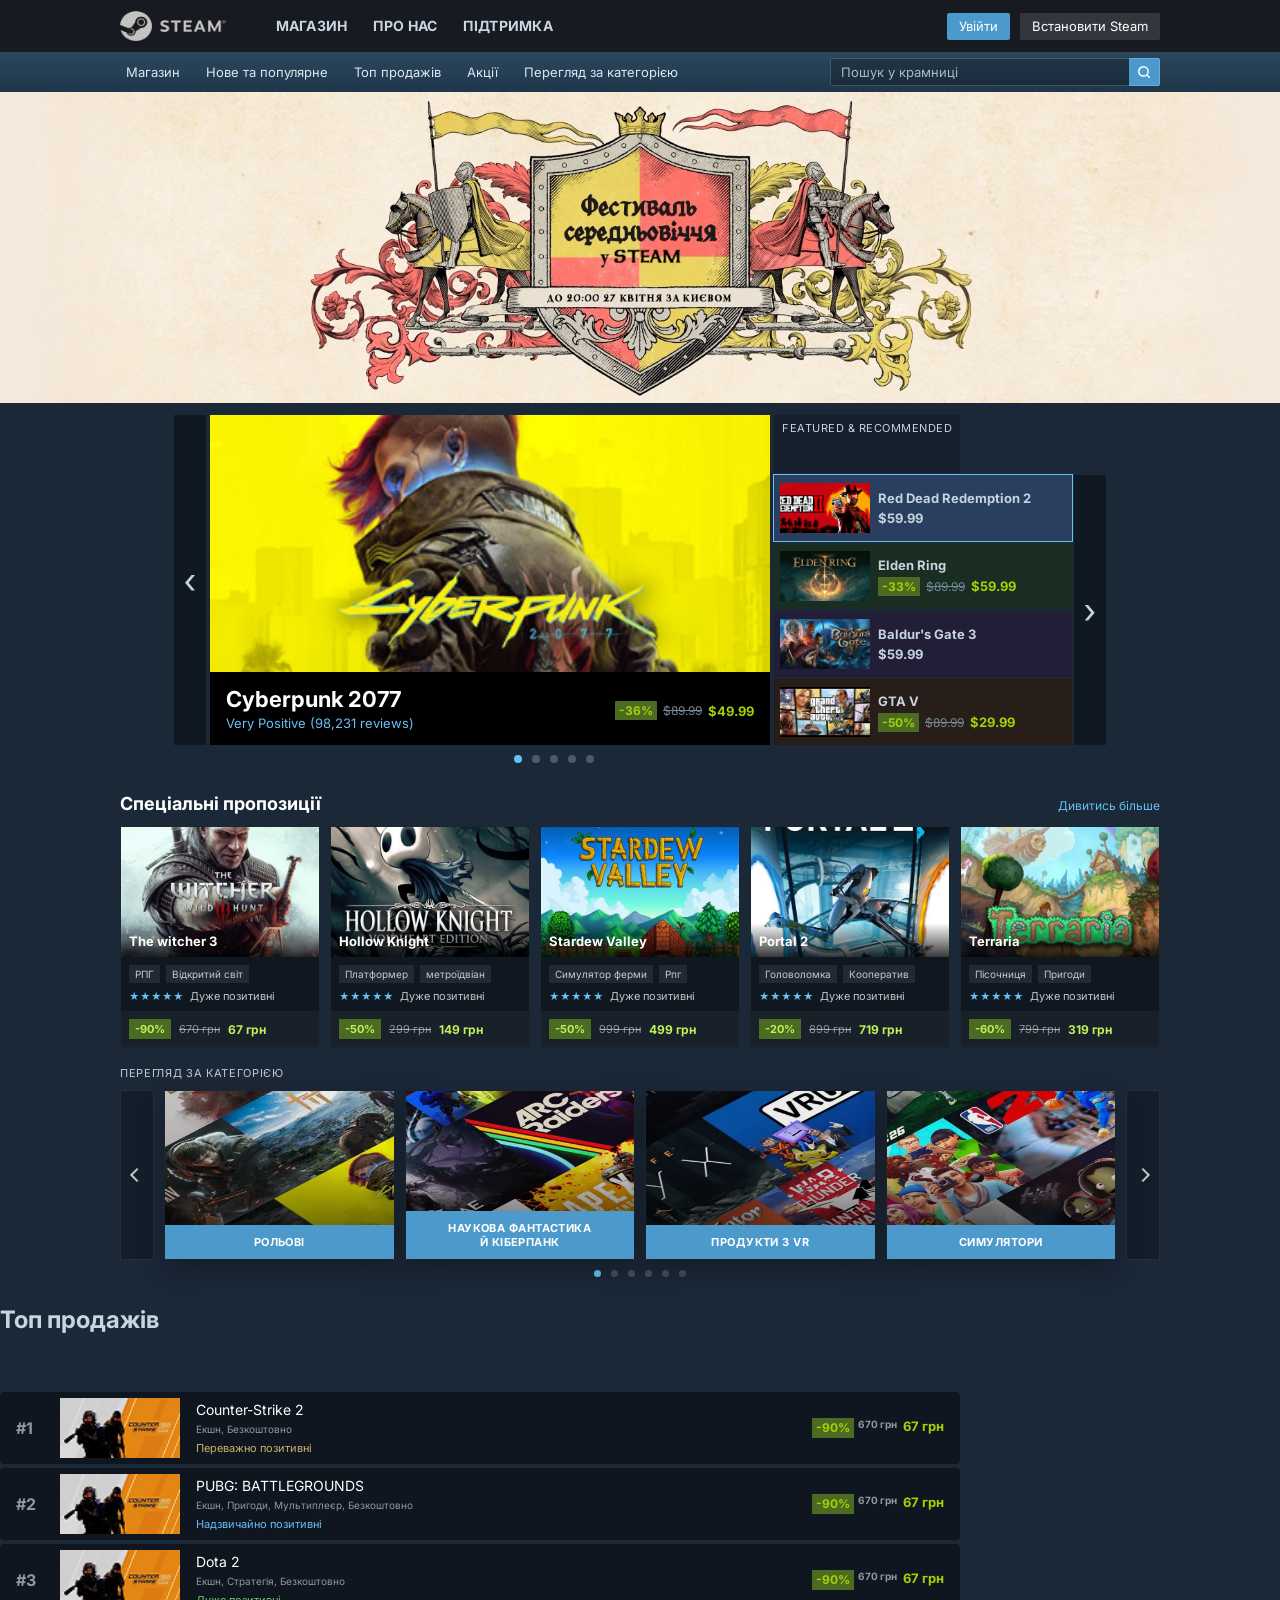
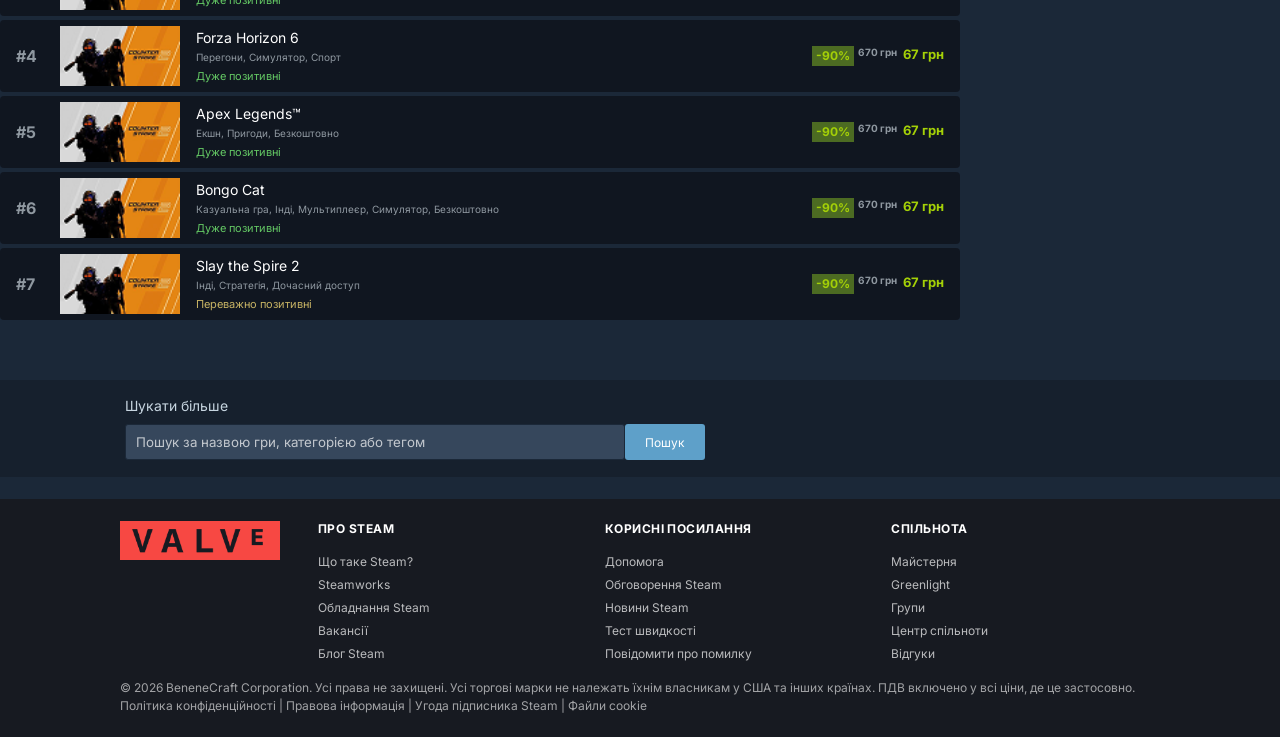
==== commit 4030ad6a: "backend" ====
--- a/index.html
+++ b/index.html
@@ -152,9 +152,9 @@
             <div class="hero-rating" id="hero-rating">Very Positive &nbsp;(98,231 reviews)</div>
           </div>
           <div class="price-wrap">
-            <span class="discount" id="hero-discount">-56%</span>
+            <span class="discount" id="hero-discount">-36%</span>
             <span class="price-old" id="hero-price-old">$89.99</span>
-            <span class="price" id="hero-price">$39.99</span>
+            <span class="price" id="hero-price">$49.99</span>
           </div>
         </div>
       </div>
@@ -379,96 +379,7 @@
     <h2>Топ продажів</h2>
     <div class="games_rows">
       <div class="games_row">
-        <img src="img/cs2 2.png" alt="game img" class="games_row-img">
-        <div class="games_texts">
-          <p class="games_row-title">Counter-Strike 2</p>
-          <p class="games_types">Екшн, Шутер від першої особи, Мультиплеєр</p>
-          <p class="games_reviews r-blue">Надзвичайно позитивні</p>
-        </div>
-        <div class="games_price">
-          <div class="games_discount">
-            <p>-90%</p>
-          </div>
-          <p class="games_old-price">670 грн</p>
-          <p class="games_new-price">67 грн</p>
-        </div>
-      </div>
-      <div class="games_row">
-        <img src="img/cs2 2.png" alt="game img" class="games_row-img">
-        <div class="games_texts">
-          <p class="games_row-title">Counter-Strike 2</p>
-          <p class="games_types">Екшн, Шутер від першої особи, Мультиплеєр</p>
-          <p class="games_reviews r-blue">Надзвичайно позитивні</p>
-        </div>
-        <div class="games_price">
-          <div class="games_discount">
-            <p>-90%</p>
-          </div>
-          <p class="games_old-price">670 грн</p>
-          <p class="games_new-price">67 грн</p>
-        </div>
-      </div>
-      <div class="games_row">
-        <img src="img/cs2 2.png" alt="game img" class="games_row-img">
-        <div class="games_texts">
-          <p class="games_row-title">Counter-Strike 2</p>
-          <p class="games_types">Екшн, Шутер від першої особи, Мультиплеєр</p>
-          <p class="games_reviews r-blue">Надзвичайно позитивні</p>
-        </div>
-        <div class="games_price">
-          <div class="games_discount">
-            <p>-90%</p>
-          </div>
-          <p class="games_old-price">670 грн</p>
-          <p class="games_new-price">67 грн</p>
-        </div>
-      </div>
-      <div class="games_row">
-        <img src="img/cs2 2.png" alt="game img" class="games_row-img">
-        <div class="games_texts">
-          <p class="games_row-title">Counter-Strike 2</p>
-          <p class="games_types">Екшн, Шутер від першої особи, Мультиплеєр</p>
-          <p class="games_reviews r-blue">Надзвичайно позитивні</p>
-        </div>
-        <div class="games_price">
-          <div class="games_discount">
-            <p>-90%</p>
-          </div>
-          <p class="games_old-price">670 грн</p>
-          <p class="games_new-price">67 грн</p>
-        </div>
-      </div>
-      <div class="games_row">
-        <img src="img/cs2 2.png" alt="game img" class="games_row-img">
-        <div class="games_texts">
-          <p class="games_row-title">Counter-Strike 2</p>
-          <p class="games_types">Екшн, Шутер від першої особи, Мультиплеєр</p>
-          <p class="games_reviews r-blue">Надзвичайно позитивні</p>
-        </div>
-        <div class="games_price">
-          <div class="games_discount">
-            <p>-90%</p>
-          </div>
-          <p class="games_old-price">670 грн</p>
-          <p class="games_new-price">67 грн</p>
-        </div>
-      </div>
-      <div class="games_row">
-        <img src="img/cs2 2.png" alt="game img" class="games_row-img">
-        <div class="games_texts">
-          <p class="games_row-title">Counter-Strike 2</p>
-          <p class="games_types">Екшн, Шутер від першої особи, Мультиплеєр</p>
-          <p class="games_reviews r-blue">Надзвичайно позитивні</p>
-        </div>
-        <div class="games_price">
-          <div class="games_discount">
-            <p>-90%</p>
-          </div>
-          <p class="games_old-price">670 грн</p>
-          <p class="games_new-price">67 грн</p>
-        </div>
-      </div>
-      <div class="games_row">
+        <div class="best-sell-rank">#1</div>
         <img src="img/cs2 2.png" alt="game img" class="games_row-img">
         <div class="games_texts">
           <p class="games_row-title">Counter-Strike 2</p>
@@ -536,7 +447,8 @@
 ПДВ включено у всі ціни, де це застосовно.  Політика конфіденційності  |  Правова інформація  |  Угода підписника Steam  |  Файли cookie</p>
 </footer>
 
+<script src="js/backend-client.js"></script>
+<script src="js/search.js"></script>
 <script src="js/script.js"></script>
-  </footer>
 </body>
-</html>+</html>
--- a/css/style.css
+++ b/css/style.css
@@ -16,7 +16,7 @@
 }
 
 .container{
-    width: clamp(320px, 95%, 1040px);
+    width: min(1040px, calc(100% - 32px));
     margin: 0 auto;
 }
 
@@ -60,7 +60,7 @@
     text-decoration: none;
     font-weight: 700;
     letter-spacing: .02em;
-    font-size: clamp(12px, 1.5vw, 14px);
+    font-size: 14px;
     line-height: 1;
     text-transform: uppercase;
     padding: 6px 4px;
@@ -277,7 +277,7 @@
 .steam-subnav__link{
     color: #DCE7F1;
     text-decoration: none;
-    font-size: clamp(11px, 1.5vw, 13px);
+    font-size: 13px;
     padding: 5px 6px;
     border-radius: 2px;
     white-space: nowrap;
@@ -321,6 +321,9 @@
     cursor: pointer;
     border-top-right-radius: 2px;
     border-bottom-right-radius: 2px;
+    display: flex;
+    align-items: center;
+    justify-content: center;
 }
 
 .steam-search__btn:hover{
@@ -332,11 +335,10 @@
     display: block;
     width: 14px;
     height: 14px;
-    margin: 0 auto;
-    background: currentColor;
-    -webkit-mask: radial-gradient(circle at 55% 45%, transparent 6px, #000 6px) 0 0/100% 100% no-repeat;
-    mask: radial-gradient(circle at 55% 45%, transparent 6px, #000 6px) 0 0/100% 100% no-repeat;
-    color: #FFFFFF;
+    background-image: url("data:image/svg+xml,%3Csvg xmlns='http://www.w3.org/2000/svg' viewBox='0 0 24 24' fill='none' stroke='white' stroke-width='2.5' stroke-linecap='round' stroke-linejoin='round'%3E%3Ccircle cx='11' cy='11' r='8'%3E%3C/circle%3E%3Cline x1='21' y1='21' x2='16.65' y2='16.65'%3E%3C/line%3E%3C/svg%3E");
+    background-size: contain;
+    background-repeat: no-repeat;
+    background-position: center;
 }
 
 .steam-search__popup{
@@ -380,6 +382,16 @@
     background: #355A76;
 }
 
+.steam-search-item--empty{
+    grid-template-columns: 1fr;
+    grid-template-rows: auto auto;
+    cursor: default;
+}
+
+.steam-search-item--empty:hover{
+    background: #2A475E;
+}
+
 .steam-search-item__thumb{
     height: 44px;
     width: 92px;
@@ -426,6 +438,14 @@
 .steam-search-item__old{
     color: rgba(255,255,255,.6);
     text-decoration: line-through;
+}
+
+.steam-search-item__genre{
+    color: rgba(255,255,255,.6);
+}
+
+.steam-search-item__hint{
+    color: rgba(255,255,255,.6);
 }
 
 .steam-search-item__price{
@@ -508,19 +528,13 @@
 }
 .hero-title{
     color:#fff;
-    font-size: clamp(16px, 2.5vw, 22px);
+    font-size:22px;
     font-weight:700;
 }
 .hero-rating{
     color:#66c0f4;
     font-size:13px;
     margin-top:3px;
-}
-.hero-price-wrap {
-    display: flex;
-    align-items: center;
-    gap: 6px;
-    flex-shrink: 0;
 }
 .dots{
     display:flex;
@@ -548,7 +562,6 @@
     gap:2px;
 }
 .sidebar-title{
-    width: 100%;
     color:#c6d4df;
     font-size:11px;
     padding:6px 8px;
@@ -557,7 +570,6 @@
     flex-shrink:0;
 }
 .games{
-    height: 300px;
     display:flex;
     flex-direction:column;
     flex:1;
@@ -575,14 +587,11 @@
 }
 
 /* colors */
-.game-row:nth-child(1){ background: #1E3246; }
-.game-row:nth-child(2){ background: #192D23; }
-.game-row:nth-child(3){ background: #231E37; }
-.game-row:nth-child(4){ background: #281E19; }
-.game-row:nth-child(5){ background: #1b2838; }
-
-.game-row:hover{ background:#2a475e; }
-.game-row.active{ background:#2a3f5f; outline: 1px solid #66c0f4; }
+
+    .game-row:nth-child(1){
+        background: #1E3246;
+    }
+
     .game-row:nth-child(2){
         background: #192D23;
     }
@@ -604,7 +613,6 @@
     background:#2a3f5f;
     outline: 1px solid #66c0f4;
 }
-
 .game-row img{
     width:90px;
     height:50px;
@@ -635,8 +643,7 @@
 .price-old{
     color:#738895;
     font-size:12px;
-    text-decoration:line-through;
-}
+    text-decoration:line-through;}
 .price{
     color:#a4d007;
     font-size:13px;
@@ -660,7 +667,7 @@
     display:block;}
 
  .store-specials{
-     padding: clamp(12px, 2vw, 18px) 0 clamp(20px, 3vw, 28px);
+     padding: 18px 0 28px;
  }
 
  .store-specials__top{
@@ -672,7 +679,7 @@
 
  .store-specials__title{
      margin: 0;
-     font-size: clamp(14px, 2vw, 18px);
+     font-size: 18px;
      font-weight: 700;
      color: #FFFFFF;
  }
@@ -1028,23 +1035,23 @@
  }
 
  .steam-footer{
-     margin-top: clamp(16px, 2vw, 22px);
-     padding: clamp(16px, 2vw, 22px) 0;
+     margin-top: 22px;
+     padding: 22px 0;
      background: #171A21;
      color: #C7D5E0;
  }
 
  .block-with-logo-and-three-cards{
-     width: clamp(320px, 95%, 1040px);
+     width: min(1040px, calc(100% - 32px));
      margin: 0 auto;
      display: grid;
      grid-template-columns: 180px repeat(3, minmax(0, 1fr));
-     gap: clamp(12px, 2vw, 18px);
+     gap: 18px;
      align-items: start;
  }
 
  .logo img{
-     width: clamp(120px, 15vw, 160px);
+     width: 160px;
      height: auto;
      display: block;
  }
@@ -1099,6 +1106,249 @@
      }
  }
 
+ .about-hero{
+     padding: 26px 0 32px;
+ }
+
+ .about-hero__inner{
+     display: grid;
+     grid-template-columns: 1fr 1.35fr;
+     gap: 26px;
+     align-items: center;
+ }
+
+ .about-steam{
+     max-width: 430px;
+ }
+
+ .about-steam__brand{
+     display: flex;
+     align-items: center;
+     gap: 12px;
+     margin-bottom: 12px;
+ }
+
+ .about-steam__logo{
+     width: 44px;
+     height: 44px;
+     display: block;
+ }
+
+ .about-steam__name{
+     font-size: 22px;
+     letter-spacing: .12em;
+     font-weight: 700;
+     color: rgba(255,255,255,.85);
+ }
+
+ .about-steam__text{
+     margin: 0 0 16px;
+     color: rgba(199,213,224,.9);
+     line-height: 1.35;
+     max-width: 360px;
+ }
+
+ .about-steam__install{
+     display: inline-flex;
+     align-items: center;
+     justify-content: center;
+     text-decoration: none;
+     border-radius: 2px;
+     overflow: hidden;
+     border: 1px solid rgba(0,0,0,.25);
+ }
+
+ .about-steam__install-img{
+     width: 260px;
+     height: auto;
+     display: block;
+ }
+
+ .about-steam__install:hover{
+     filter: brightness(1.05);
+ }
+
+ .about-steam__available{
+     margin-top: 10px;
+     font-size: 11px;
+     color: rgba(199,213,224,.7);
+     display: flex;
+     align-items: center;
+     gap: 6px;
+ }
+
+ .about-steam__os{
+     width: 16px;
+     height: 16px;
+     display: inline-flex;
+     align-items: center;
+     justify-content: center;
+ }
+
+ .about-steam__os img{
+     width: 16px;
+     height: 16px;
+     display: block;
+     object-fit: contain;
+ }
+
+ .about-gallery{
+     width: 100%;
+ }
+
+ .about-gallery__main{
+     border-radius: 2px;
+     overflow: hidden;
+     background: #0b111a;
+     border: 1px solid rgba(255,255,255,.08);
+ }
+
+ .about-gallery__main-img{
+     width: 100%;
+     height: 220px;
+     object-fit: cover;
+     display: block;
+ }
+
+ .about-gallery__strip{
+     margin-top: 10px;
+     display: grid;
+     grid-template-columns: 26px minmax(0, 1fr) 26px;
+     gap: 10px;
+     align-items: center;
+ }
+
+ .about-gallery__nav{
+     height: 56px;
+     background: rgba(0,0,0,.20);
+     border: 1px solid rgba(255,255,255,.10);
+     cursor: pointer;
+     position: relative;
+ }
+
+ .about-gallery__nav:hover{
+     background: rgba(0,0,0,.32);
+ }
+
+ .about-gallery__nav::before{
+     content: "";
+     position: absolute;
+     left: 50%;
+     top: 50%;
+     width: 7px;
+     height: 7px;
+     border-right: 2px solid rgba(255,255,255,.75);
+     border-bottom: 2px solid rgba(255,255,255,.75);
+     transform: translate(-50%, -50%);
+ }
+
+ .about-gallery__nav--prev::before{
+     transform: translate(-50%, -50%) rotate(135deg);
+ }
+
+ .about-gallery__nav--next::before{
+     transform: translate(-50%, -50%) rotate(-45deg);
+ }
+
+ .about-gallery__thumbs{
+     display: grid;
+     grid-template-columns: repeat(5, minmax(0, 1fr));
+     gap: 10px;
+ }
+
+ .about-gallery__thumb{
+     height: 56px;
+     padding: 0;
+     border: 1px solid rgba(255,255,255,.12);
+     background: #0b111a;
+     cursor: pointer;
+     overflow: hidden;
+ }
+
+ .about-gallery__thumb img{
+     width: 100%;
+     height: 100%;
+     object-fit: cover;
+     display: block;
+ }
+
+ .about-gallery__thumb:hover{
+     border-color: rgba(102,192,244,.55);
+ }
+
+ .about-gallery__thumb.is-active{
+     border-color: #66C0F4;
+ }
+
+ .about-gallery__dots{
+     display: flex;
+     justify-content: center;
+     gap: 8px;
+     margin-top: 10px;
+ }
+
+ .about-gallery__dot{
+     width: 6px;
+     height: 6px;
+     border-radius: 50%;
+     background: rgba(255,255,255,.18);
+ }
+
+ .about-gallery__dot.active{
+     background: #66C0F4;
+ }
+
+ @media (max-width: 980px){
+     .about-hero__inner{
+         grid-template-columns: 1fr;
+     }
+
+     .about-steam{
+         max-width: none;
+     }
+
+     .about-gallery__main-img{
+         height: 200px;
+     }
+ }
+.about-section{
+    width: 100%;
+    height:auto;
+    display: flex;
+    flex-direction: column;
+    gap: 20px;
+}
+.about-section__container{
+    display: flex;
+    flex-direction: row;
+    justify-content: space-around;
+    gap: 20px;
+    align-items: center;
+}
+.about-section__text{
+    display: flex;
+    flex-direction: column;
+    width: 20%;
+    gap: 10px;
+}
+.about-section__title{
+    font-family: Inter;
+font-weight: 600;
+font-style: Semi Bold;
+font-size: 40px;
+line-height: 100%;
+letter-spacing: 0%;
+
+}
+.about-section__description{
+font-family: Inter;
+font-weight: 600;
+font-style: Semi Bold;
+font-size: 24px;
+line-height: 100%;
+letter-spacing: 0%;
+
+}
 
  .r-blue {
     color: #66C0F4;
@@ -1109,231 +1359,358 @@
  .r-yellow {
     color: #C8B464;
  }
-
- /* Circle with games */
-
- .sb {
-    background: #1b2838;
+/* Features container */
+.features-container {
+    max-width: 1200px;
+    margin: 0 auto;
+    padding: 40px 20px;
+    font-family: system-ui, -apple-system, sans-serif;
+    color: #f3f3f3;
+}
+
+.features-title {
+    text-align: center;
+    font-size: 28px;
+    margin-bottom: 10px;
+}
+
+.features-subtitle {
+    text-align: center;
+    color: #96a5b2;
+    max-width: 600px;
+    margin: 0 auto 50px auto;
+    font-size: 16px;
+    line-height: 1.4;
+}
+
+.features-grid {
+    display: flex;
+    flex-wrap: wrap;
+    gap: 40px 30px;
+    margin-bottom: 60px;
+}
+
+.feature-item {
+    flex: 1 1 calc(33.333% - 20px);
+    min-width: 280px;
+    text-align: center;
+    display: flex;
+    flex-direction: column;
+    align-items: center;
+}
+
+.feature-icon {
+    font-size: 32px;
+    margin-bottom: 15px;
+    opacity: 0.9;
+}
+
+.feature-name {
+    font-size: 18px;
+    margin: 0 0 10px 0;
+    font-weight: 600;
+}
+
+.feature-text {
+    font-size: 14px;
+    color: #96a5b2;
+    line-height: 1.5;
+    margin: 0;
+}
+
+.features-footer {
+    display: flex;
+    justify-content: space-between;
+    align-items: center;
+    flex-wrap: wrap;
+    gap: 20px;
+    border-top: 1px solid rgba(255, 255, 255, 0.1);
+    padding-top: 30px;
+}
+
+.footer-info h3 {
+    font-size: 22px;
+    margin: 0 0 5px 0;
+}
+
+.footer-info p {
+    color: #96a5b2;
+    margin: 0;
+    font-size: 14px;
+}
+
+.steam-btn {
+     width: 237px;
+    height: 53px;
+}
+
+.win-icon {
+    width: 18px;
+    height: 18px;
+}
+
+@media (max-width: 900px) {
+    .feature-item {
+        flex: 1 1 calc(50% - 15px);
+    }
+}
+
+@media (max-width: 600px) {
+    .feature-item {
+        flex: 1 1 100%;
+    }
+    .features-footer {
+        flex-direction: column;
+        text-align: center;
+        align-items: center;
+    }
+}
+
+
+/* Games page styles */
+.games_top {
+    width: 1103px;
+    display: flex;
+    justify-content: space-between;
+    margin-top: 41px;
+}
+
+.games_main {
     width: 100%;
-    min-height: 600px;
-    position: relative;
-    overflow: hidden;
-    font-family: Arial, sans-serif;
-  }
-
-  .inner {
-    position: relative;
+    display: flex;
+    justify-content: center;
+    align-items: center;
+    flex-direction: column;
+}
+
+.games_title {
+    color: white;
+    font-size: 48px;
+}
+
+.games_filter {
+    border: none;
+    background-color: #d9d9d9b5;
+    width: 161px;
+    height: 45px;
+    display: flex;
+}
+
+.games_filter p {
+    color: black;
+    font-weight: 600;
+    font-size: 20px;
+    margin-left: 25px;
+    margin-top: 11px;
+}
+
+.games_filter img {
+    width: 32px;
+    height: 32px;
+    margin-top: 7px;
+    margin-left: 23px;
+}
+
+.games-filter-panel {
+    width: 1103px;
+    margin-top: 20px;
+}
+
+.games-filter-panel__inner {
+    width: 100%;
+    min-height: 97px;
+    background: #16202D;
+    display: flex;
+    flex-direction: column;
+    justify-content: center;
+    gap: 14px;
+    padding: 20px 24px;
+    border-radius: 4px;
+}
+
+.games-filter-panel__header {
+    display: flex;
+    align-items: center;
+    justify-content: space-between;
+}
+
+.games-filter-panel__title {
+    color: #C7D5E0;
+    font-size: 14px;
+}
+
+.games-filter-panel__controls {
+    display: flex;
+    align-items: center;
+    gap: 12px;
+    flex-wrap: wrap;
+}
+
+.games-filter-panel__search {
+    width: 500px;
+    margin: 0;
+    padding-right: 10px;
+}
+
+.games-filter-panel__select {
+    width: 220px;
+    height: 36px;
+    border: 1px solid #1b2838;
+    border-radius: 3px;
+    background: #36475C;
+    padding: 0 10px;
+    color: #FFFFFF;
+    outline: none;
+    appearance: none;
+}
+
+.games-filter-panel__reset {
+    border: none;
+    cursor: pointer;
+    padding: 0 18px;
+}
+
+.games-filter-panel__empty {
+    color: #C7D5E0;
+    text-align: center;
+    padding: 40px 24px;
+    font-size: 16px;
+    width: 100%;
+    background-color: #101620;
+    border-radius: 4px;
+}
+
+.games-filter-panel__empty p + p {
+    color: #8F98A0;
+    font-size: 12px;
+    margin-top: 8px;
+}
+
+.games_rows {
     width: 960px;
-    margin: 0 auto;
-    height: 580px;
-    z-index: 1;
-  }
-
-  .learn {
-    text-align: center;
-    padding-top: 18px;
-    margin-bottom: 4px;
-  }
-
-  .learn span {
-    color: #8f98a0;
+    margin-top: 58px;
+}
+
+.games_row {
+    display: flex;
+    width: 100%;
+    background-color: #101620;
+    height: 72px;
+    align-items: center;
+    border-radius: 4px;
+}
+
+.games_row-img {
+    width: 120px;
+    height: 60px;
+    margin-left: 56px;
+}
+
+.games_row:not(:first-child) {
+    margin-top: 4px;
+}
+
+.games_texts {
+    margin-left: 16px;
+}
+
+.games_row-title {
+    color: white;
+    font-size: 14px;
+}
+
+.games_types {
+    color: #8F98A0;
     font-size: 10px;
-    letter-spacing: 3px;
-    text-transform: uppercase;
-    display: block;
-    line-height: 1.8;
-  }
-
-  .glow-bg {
-    position: absolute;
-    left: 50%;
-    top: 50%;
-    transform: translate(-50%, -50%);
-    width: 700px;
-    height: 500px;
-    background: radial-gradient(ellipse at center, rgba(74,110,153,0.28) 0%, transparent 70%);
-    pointer-events: none;
-    z-index: 0;
-  }
-
-  .iw {
-    position: absolute;
-    border-radius: 4px;
-    overflow: visible;
-    z-index: 2;
-  }
-
-  .iw::before {
-    content: '';
-    position: absolute;
-    left: 50%;
-    top: 50%;
-    transform: translate(-50%, -50%);
-    width: 260px;
-    height: 180px;
-    background: radial-gradient(ellipse at center, rgba(74,110,153,0.35) 0%, transparent 65%);
-    pointer-events: none;
-    z-index: -1;
-  }
-
-  .iw img {
-    width: 100%;
-    height: 100%;
-    object-fit: cover;
-    display: block;
-    border-radius: 4px;
-    position: relative;
-    z-index: 1;
-  }
-
-  .iw-portal  { left: 82px;  top: 55px;  width: 172px; height: 97px; }
-  .iw-dota    { right: 58px; top: 55px;  width: 172px; height: 97px; }
-  .iw-car     { left: 58px;  top: 185px; width: 172px; height: 97px; }
-  .iw-gta5    { right: 42px; top: 185px; width: 172px; height: 97px; }
-  .iw-cs      { left: 72px;  top: 320px; width: 172px; height: 97px; }
-  .iw-gta4    { right: 52px; top: 345px; width: 172px; height: 97px; }
-  .iw-nfs     { left: 278px; top: 430px; width: 168px; height: 95px; }
-  .iw-rust    { left: 540px; top: 430px; width: 168px; height: 95px; }
-
-  /* Portal 2 — помаранчево-білий */
-.iw-portal::after {
-  background: conic-gradient(
-    from var(--angle, 0deg),
-    #1e1935, #4520e8, #ffffff, #301494, #48346d
-  );
-}
-
-/* Dota 2 — червоно-золотий */
-.iw-dota::after {
-  background: conic-gradient(
-    from var(--angle, 0deg),
-    #1b2838, #c41a1a, #d4a017, #c41a1a, #1b2838
-  );
-}
-
-/* My Summer Car — зелено-жовтий */
-.iw-car::after {
-  background: conic-gradient(
-    from var(--angle, 0deg),
-    #1b2838, #3a7d1e, #c8d400, #3a7d1e, #1b2838
-  );
-}
-
-/* GTA V — синьо-зелений */
-.iw-gta5::after {
-  background: conic-gradient(
-    from var(--angle, 0deg),
-    #1b2838, #1a6b8a, #7dffb3, #1a6b8a, #1b2838
-  );
-}
-
-/* Counter-Strike 2 — жовто-помаранчевий */
-.iw-cs::after {
-  background: conic-gradient(
-    from var(--angle, 0deg),
-    #1b2838, #c8a600, #ff6a00, #c8a600, #1b2838
-  );
-}
-
-/* GTA IV — синьо-фіолетовий */
-.iw-gta4::after {
-  background: conic-gradient(
-    from var(--angle, 0deg),
-    #1b2838, #1a3a8a, #8a2be2, #1a3a8a, #1b2838
-  );
-}
-
-/* NFS Unbound — зелено-неоновий */
-.iw-nfs::after {
-  background: conic-gradient(
-    from var(--angle, 0deg),
-    #1b2838, #00ff88, #00cc44, #00ff88, #1b2838
-  );
-}
-
-/* Rust — іржаво-коричневий */
-.iw-rust::after {
-  background: conic-gradient(
-    from var(--angle, 0deg),
-    #1b2838, #8b3a0f, #d4521a, #8b3a0f, #1b2838
-  );
-}
-
-/* Спільне для всіх */
-.iw {
-  transition: transform 0.3s ease;
-}
-
-.iw:hover {
-  transform: scale(1.05);
-}
-
-.iw::after {
-  content: '';
-  position: absolute;
-  inset: -2px;
-  border-radius: 6px;
-  z-index: 0;
-  opacity: 0;
-  transition: opacity 0.3s ease;
-}
-
-.iw:hover::after {
-  opacity: 1;
-  animation: spin 2s linear infinite;
-}
-
-.iw img {
-  position: relative;
-  z-index: 1;
-  border-radius: 4px;
-}
-
-@property --angle {
-  syntax: '<angle>';
-  initial-value: 0deg;
-  inherits: false;
-}
-
-@keyframes spin {
-  to { --angle: 360deg; }
-}
-
-  .ct {
-    position: absolute;
-    left: 50%;
-    top: 44%;
-    transform: translate(-50%, -50%);
-    width: 360px;
-    text-align: center;
-    z-index: 3;
-  }
-
-  .ct h2 {
-    color: #fff;
-    font-size: 28px;
+    margin-top: 5px;
+}
+
+.games_reviews {
+    margin-top: 6px;
+    font-size: 11px;
+}
+
+.games_price {
+    color: #a4d007;
+    font-size: 13px;
     font-weight: 700;
-    margin-bottom: 14px;
-    line-height: 1.25;
-  }
-
-  .ct p {
-    color: #c6d4df;
-    font-size: 15px;
-    line-height: 1.65;
-    margin-bottom: 16px;
-  }
-
-  .ct a {
-    color: #66c0f4;
-    font-size: 13px;
-    text-decoration: none;
-    display: inline-flex;
-    align-items: center;
-    gap: 7px;
-  }
-
-  .ct a svg {
-    width: 20px;
-    height: 12px;
-  }
+    height: 20px;
+    display: flex;
+    margin-left: auto;
+    margin-right: 16px;
+}
+
+.games_discount {
+    background: #4c6b22;
+    color: #a4d007;
+    font-size: 12px;
+    font-weight: 700;
+    padding: 2px 4px;
+    height: 20px;
+}
+
+.games_old-price {
+    color: #8F98A0;
+    font-size: 10px;
+    margin-left: 4px;
+}
+
+.games_new-price {
+    margin-left: 6px;
+}
+.best-sell {
+    justify-self: center;
+    margin-bottom: 60px;
+}
+
+.best-sell .games_row {
+    padding-left: 16px;
+}
+
+.best-sell .best-sell-rank {
+    color: #8F98A0;
+    font-family: Inter, sans-serif;
+    font-size: 16px;
+    font-weight: 700;
+    line-height: 1;
+    min-width: 44px;
+    text-align: left;
+}
+
+.best-sell .games_row-img {
+    margin-left: 0;
+}
+
+@media (max-width: 1120px) {
+    .games_top,
+    .games-filter-panel,
+    .games_rows {
+        width: min(960px, calc(100vw - 32px));
+    }
+
+    .games-filter-panel__search {
+        width: min(500px, 100%);
+        flex: 1 1 320px;
+    }
+}
+
+@media (max-width: 720px) {
+    .games_top {
+        flex-direction: column;
+        align-items: flex-start;
+        gap: 16px;
+    }
+
+    .games-filter-panel__controls {
+        flex-direction: column;
+        align-items: stretch;
+    }
+
+    .games-filter-panel__search,
+    .games-filter-panel__select,
+    .games-filter-panel__reset {
+        width: 100%;
+    }
+}
+
+
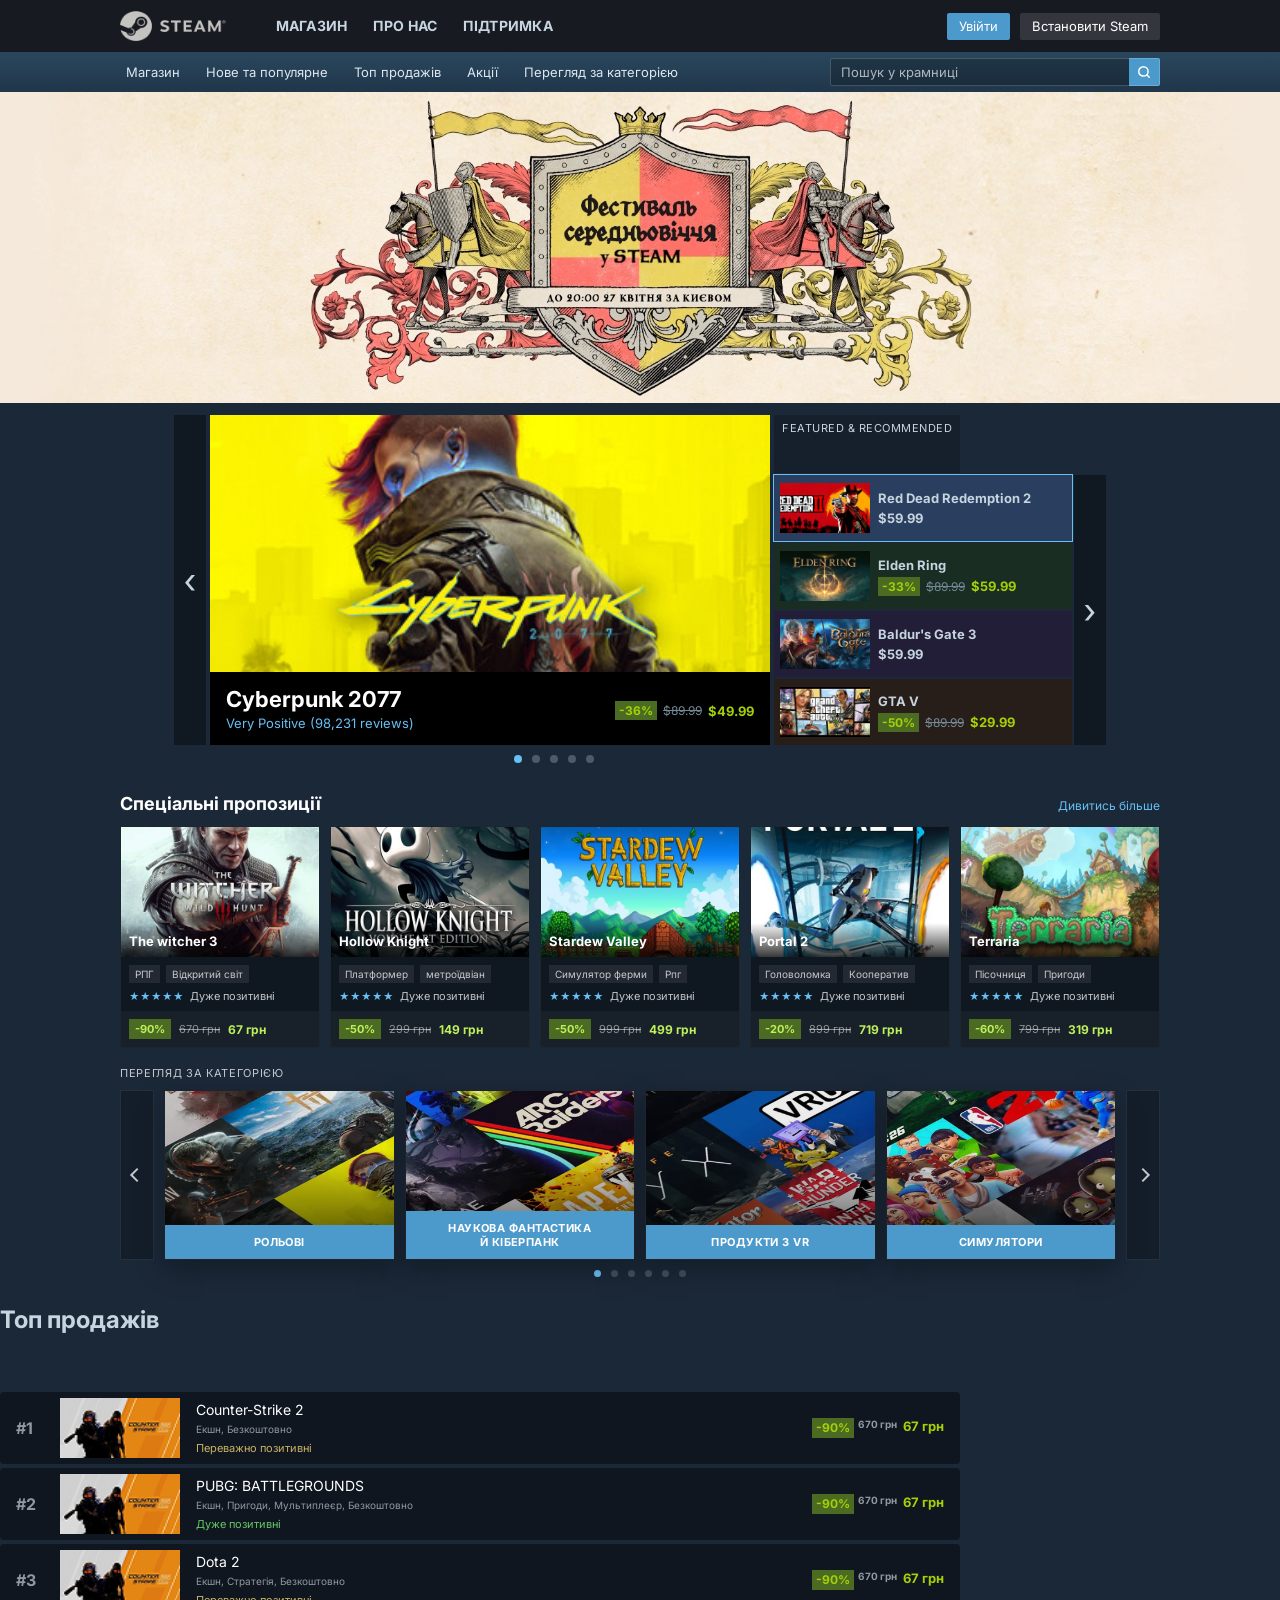
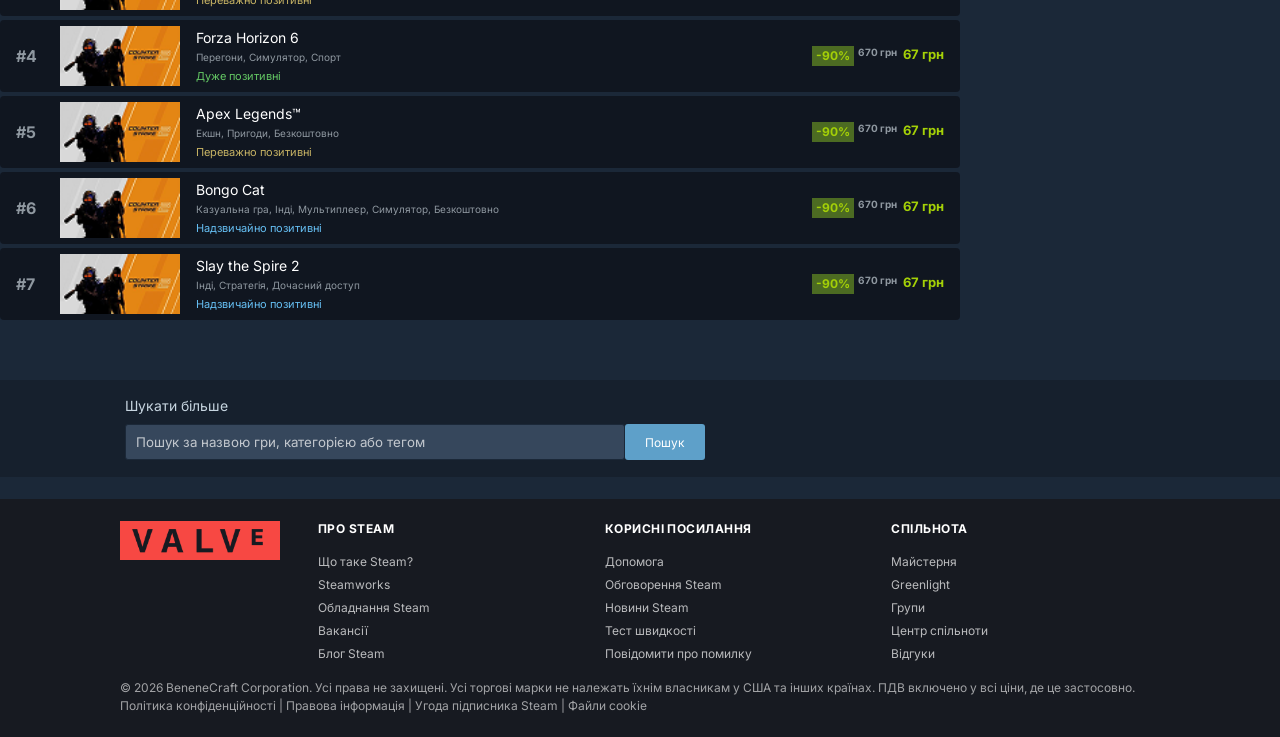
==== commit f7b378b5: "Merge branch 'main' # Conflicts: #	css/game.css #	css/style.css #	game.html" ====
--- a/index.html
+++ b/index.html
@@ -152,9 +152,9 @@
             <div class="hero-rating" id="hero-rating">Very Positive &nbsp;(98,231 reviews)</div>
           </div>
           <div class="price-wrap">
-            <span class="discount" id="hero-discount">-36%</span>
+            <span class="discount" id="hero-discount">-56%</span>
             <span class="price-old" id="hero-price-old">$89.99</span>
-            <span class="price" id="hero-price">$49.99</span>
+            <span class="price" id="hero-price">$39.99</span>
           </div>
         </div>
       </div>
@@ -202,25 +202,15 @@
 
       <button class="nav-btn nav-next" aria-label="Next">&#8250;</button>
 
-  </div>
-
-
-    </div>
-
-    <!-- <div class="dots">
-      <div class="dot active"></div>
-      <div class="dot"></div>
-      <div class="dot"></div>
-      <div class="dot"></div>
-      <div class="dot"></div>
-    </div> -->
-      <div class="dots">
-    <div class="dot active" data-index="0"></div>
-    <div class="dot" data-index="1"></div>
-    <div class="dot" data-index="2"></div>
-    <div class="dot" data-index="3"></div>
-    <div class="dot" data-index="4"></div>
-      </div>
+      </div>
+    </div>
+    <div class="dots">
+      <div class="dot active" data-index="0"></div>
+      <div class="dot" data-index="1"></div>
+      <div class="dot" data-index="2"></div>
+      <div class="dot" data-index="3"></div>
+      <div class="dot" data-index="4"></div>
+    </div>
   </div>
 
   <section class="store-specials">
--- a/css/style.css
+++ b/css/style.css
@@ -1663,6 +1663,234 @@
     margin-bottom: 60px;
 }
 
+/* Circle with games */
+
+ .sb {
+    background: #1b2838;
+    width: 100%;
+    min-height: 600px;
+    position: relative;
+    overflow: hidden;
+    font-family: Arial, sans-serif;
+  }
+
+  .inner {
+    position: relative;
+    width: 960px;
+    margin: 0 auto;
+    height: 580px;
+    z-index: 1;
+  }
+
+  .learn {
+    text-align: center;
+    padding-top: 18px;
+    margin-bottom: 4px;
+  }
+
+  .learn span {
+    color: #8f98a0;
+    font-size: 10px;
+    letter-spacing: 3px;
+    text-transform: uppercase;
+    display: block;
+    line-height: 1.8;
+  }
+
+  .glow-bg {
+    position: absolute;
+    left: 50%;
+    top: 50%;
+    transform: translate(-50%, -50%);
+    width: 700px;
+    height: 500px;
+    background: radial-gradient(ellipse at center, rgba(74,110,153,0.28) 0%, transparent 70%);
+    pointer-events: none;
+    z-index: 0;
+  }
+
+  .iw {
+    position: absolute;
+    border-radius: 4px;
+    overflow: visible;
+    z-index: 2;
+  }
+
+  .iw::before {
+    content: '';
+    position: absolute;
+    left: 50%;
+    top: 50%;
+    transform: translate(-50%, -50%);
+    width: 260px;
+    height: 180px;
+    background: radial-gradient(ellipse at center, rgba(74,110,153,0.35) 0%, transparent 65%);
+    pointer-events: none;
+    z-index: -1;
+  }
+
+  .iw img {
+    width: 100%;
+    height: 100%;
+    object-fit: cover;
+    display: block;
+    border-radius: 4px;
+    position: relative;
+    z-index: 1;
+  }
+
+  .iw-portal  { left: 82px;  top: 55px;  width: 172px; height: 97px; }
+  .iw-dota    { right: 58px; top: 55px;  width: 172px; height: 97px; }
+  .iw-car     { left: 58px;  top: 185px; width: 172px; height: 97px; }
+  .iw-gta5    { right: 42px; top: 245px; width: 172px; height: 97px; }
+  .iw-cs      { left: 72px;  top: 320px; width: 172px; height: 97px; }
+  .iw-gta4    { right: 52px; top: 345px; width: 172px; height: 97px; }
+  .iw-nfs     { left: 278px; top: 430px; width: 168px; height: 95px; }
+  .iw-rust    { left: 540px; top: 430px; width: 168px; height: 95px; }
+
+  /* Portal 2 — помаранчево-білий */
+.iw-portal::after {
+  background: conic-gradient(
+    from var(--angle, 0deg),
+    #1e1935, #4520e8, #ffffff, #301494, #48346d
+  );
+}
+
+/* Dota 2 — червоно-золотий */
+.iw-dota::after {
+  background: conic-gradient(
+    from var(--angle, 0deg),
+    #1b2838, #c41a1a, #d4a017, #c41a1a, #1b2838
+  );
+}
+
+/* My Summer Car — зелено-жовтий */
+.iw-car::after {
+  background: conic-gradient(
+    from var(--angle, 0deg),
+    #1b2838, #3a7d1e, #c8d400, #3a7d1e, #1b2838
+  );
+}
+
+/* GTA V — синьо-зелений */
+.iw-gta5::after {
+  background: conic-gradient(
+    from var(--angle, 0deg),
+    #1b2838, #1a6b8a, #7dffb3, #1a6b8a, #1b2838
+  );
+}
+
+/* Counter-Strike 2 — жовто-помаранчевий */
+.iw-cs::after {
+  background: conic-gradient(
+    from var(--angle, 0deg),
+    #1b2838, #c8a600, #ff6a00, #c8a600, #1b2838
+  );
+}
+
+/* GTA IV — синьо-фіолетовий */
+.iw-gta4::after {
+  background: conic-gradient(
+    from var(--angle, 0deg),
+    #1b2838, #1a3a8a, #8a2be2, #1a3a8a, #1b2838
+  );
+}
+
+/* NFS Unbound — зелено-неоновий */
+.iw-nfs::after {
+  background: conic-gradient(
+    from var(--angle, 0deg),
+    #1b2838, #00ff88, #00cc44, #00ff88, #1b2838
+  );
+}
+
+/* Rust — іржаво-коричневий */
+.iw-rust::after {
+  background: conic-gradient(
+    from var(--angle, 0deg),
+    #1b2838, #8b3a0f, #d4521a, #8b3a0f, #1b2838
+  );
+}
+
+/* Спільне для всіх */
+.iw {
+  transition: transform 0.3s ease;
+}
+
+.iw:hover {
+  transform: scale(1.05);
+}
+
+.iw::after {
+  content: '';
+  position: absolute;
+  inset: -2px;
+  border-radius: 6px;
+  z-index: 0;
+  opacity: 0;
+  transition: opacity 0.3s ease;
+}
+
+.iw:hover::after {
+  opacity: 1;
+  animation: spin 2s linear infinite;
+}
+
+.iw img {
+  position: relative;
+  z-index: 1;
+  border-radius: 4px;
+}
+
+@property --angle {
+  syntax: '<angle>';
+  initial-value: 0deg;
+  inherits: false;
+}
+
+@keyframes spin {
+  to { --angle: 360deg; }
+}
+
+  .ct {
+    position: absolute;
+    left: 50%;
+    top: 44%;
+    transform: translate(-50%, -50%);
+    width: 360px;
+    text-align: center;
+    z-index: 3;
+  }
+
+  .ct h2 {
+    color: #fff;
+    font-size: 28px;
+    font-weight: 700;
+    margin-bottom: 14px;
+    line-height: 1.25;
+  }
+
+  .ct p {
+    color: #c6d4df;
+    font-size: 15px;
+    line-height: 1.65;
+    margin-bottom: 16px;
+  }
+
+  .ct a {
+    color: #66c0f4;
+    font-size: 13px;
+    text-decoration: none;
+    display: inline-flex;
+    align-items: center;
+    gap: 7px;
+  }
+
+  .ct a svg {
+    width: 20px;
+    height: 12px;
+  }
+
 .best-sell .games_row {
     padding-left: 16px;
 }
@@ -1712,5 +1940,3 @@
         width: 100%;
     }
 }
-
-
